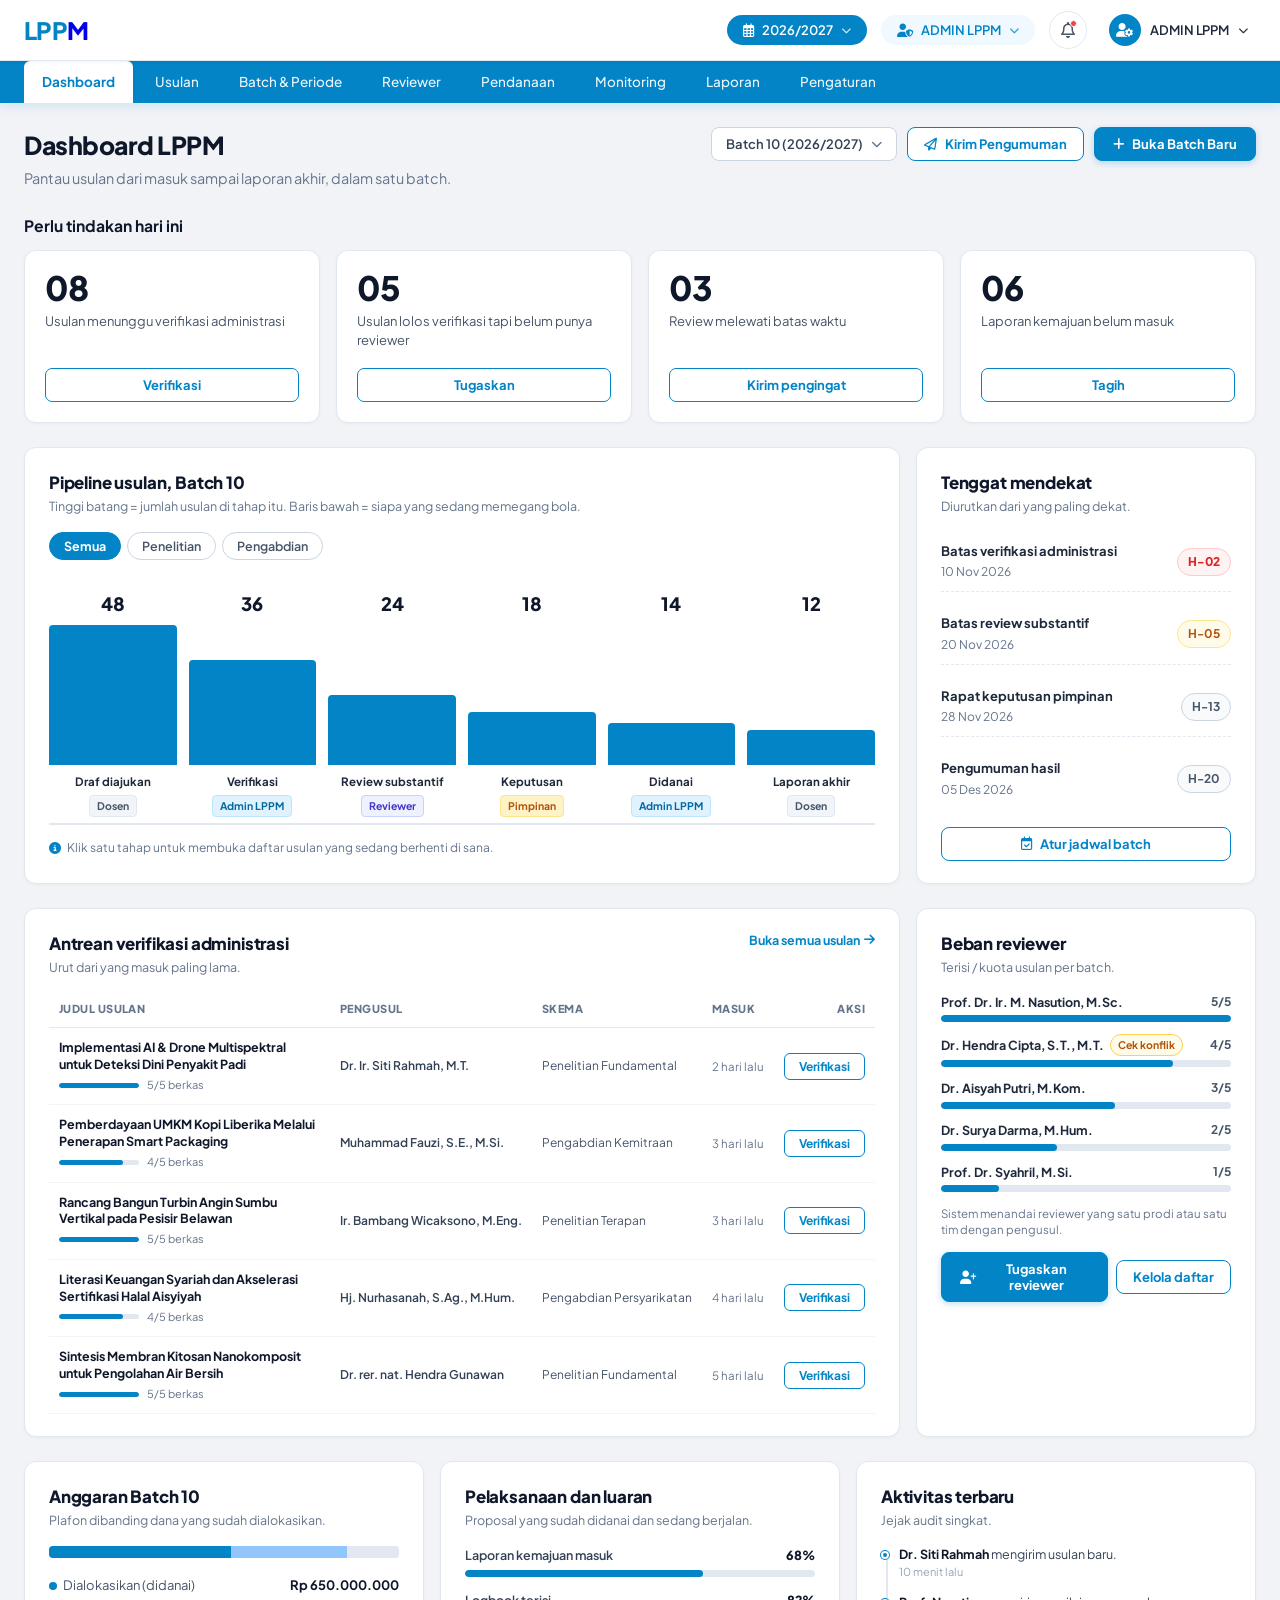
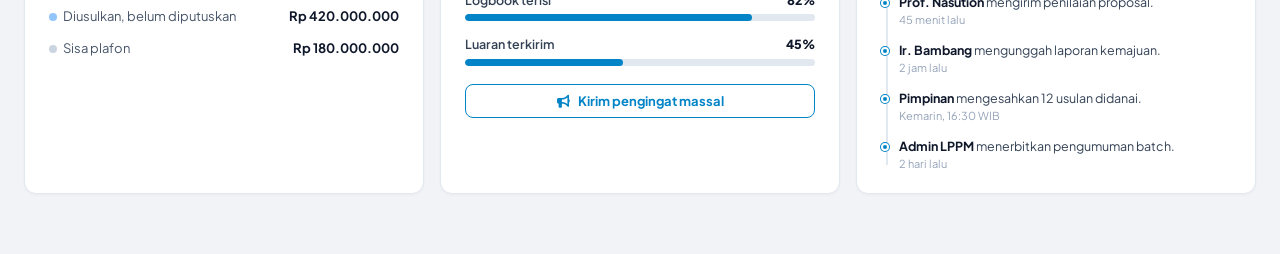
==== admin-lppm.html @ 330679e4 "feat: add research substantiation module and update role-based portals and dashboard pages" ====
<!DOCTYPE html>
<html lang="id">
<head>
  <meta charset="UTF-8">
  <meta name="viewport" content="width=device-width, initial-scale=1.0">
  <title>Dashboard Admin LPPM - LPPM UMSU &amp; RisetMu</title>
  <meta name="description" content="Dashboard Manajemen dan Monitoring Usulan RisetMu LPPM UMSU">

  <!-- Google Fonts: Plus Jakarta Sans & Inter -->
  <link rel="preconnect" href="https://fonts.googleapis.com">
  <link rel="preconnect" href="https://fonts.gstatic.com" crossorigin>
  <link href="https://fonts.googleapis.com/css2?family=Plus+Jakarta+Sans:wght@400;500;600;700;800&family=Inter:wght@400;500;600;700&display=swap" rel="stylesheet">

  <!-- Font Awesome 6 Icons -->
  <link rel="stylesheet" href="https://cdnjs.cloudflare.com/ajax/libs/font-awesome/6.5.1/css/all.min.css">

  <!-- Stylesheets -->
  <link rel="stylesheet" href="css/style.css?v=28">
  <link rel="stylesheet" href="css/admin-lppm.css?v=1">
  <link rel="icon" href="data:image/svg+xml,<svg xmlns=%22http://www.w3.org/2000/svg%22 viewBox=%220 0 100 100%22><text y=%22.9em%22 font-size=%2290%22>🏛️</text></svg>">
</head>
<body>

  <!-- TOP HEADER / NAVBAR (STANDARD LPPM) -->
  <header class="top-header">
    <div class="header-container">
      <!-- Logo LPPM -->
      <a href="admin-lppm.html" class="brand-logo" id="brand-logo" title="LPPM Home">
        <div class="brand-name">
          <span class="logo-riset">L<span class="logo-bulb-i">P</span>P</span><span class="logo-mu">M</span>
        </div>
      </a>

      <!-- Right Action Items -->
      <div class="header-actions">
        <!-- Academic Year Dropdown -->
        <div class="dropdown-wrapper">
          <button class="pill-btn nav-dropdown-btn" id="yearDropdownBtn" aria-expanded="false" title="Pilih Periode">
            <i class="fa-regular fa-calendar-days"></i>
            <span id="selectedYear">2026/2027</span>
            <i class="fa-solid fa-chevron-down arrow-icon"></i>
          </button>
          <div class="dropdown-menu" id="yearDropdownMenu">
            <div class="dropdown-item active" data-year="2026/2027"><i class="fa-solid fa-check"></i> 2026/2027 (Aktif)</div>
            <div class="dropdown-item" data-year="2025/2026">2025/2026</div>
            <div class="dropdown-item" data-year="2024/2025">2024/2025</div>
          </div>
        </div>

        <!-- Role Dropdown with Active ADMIN LPPM Role -->
        <div class="dropdown-wrapper">
          <button class="pill-btn nav-dropdown-btn" id="roleDropdownBtn" aria-expanded="false" title="Ganti Peran" style="border-color: #bae6fd; color: #0284c7; background: #f0f9ff;">
            <i class="fa-solid fa-user-shield"></i>
            <span id="selectedRole">ADMIN LPPM</span>
            <i class="fa-solid fa-chevron-down arrow-icon"></i>
          </button>
          <div class="dropdown-menu" id="roleDropdownMenu">
            <div class="dropdown-item" data-role="DOSEN">DOSEN</div>
            <div class="dropdown-item" data-role="REVIEWER">REVIEWER</div>
            <div class="dropdown-item" data-role="PIMPINAN">PIMPINAN</div>
            <div class="dropdown-item active" data-role="ADMIN LPPM"><i class="fa-solid fa-check"></i> ADMIN LPPM</div>
          </div>
        </div>

        <!-- Notification Bell -->
        <div class="dropdown-wrapper">
          <button class="icon-btn notif-btn" id="notifBtn" title="Notifikasi Admin">
            <i class="fa-regular fa-bell"></i>
            <span class="notif-badge-dot"></span>
          </button>
          <div class="dropdown-menu notif-menu" id="notifMenu">
            <div class="notif-header">
              <span>Pemberitahuan Admin</span>
              <span class="notif-tag">3 Baru</span>
            </div>
            <div class="notif-list">
              <div class="notif-item unread">
                <div class="notif-icon bg-blue"><i class="fa-solid fa-file-circle-check"></i></div>
                <div class="notif-text">
                  <strong>8 Usulan Masuk Menunggu Verifikasi</strong>
                  <p>Usulan baru pada skema Penelitian Fundamental perlu verifikasi berkas.</p>
                  <small>15 menit lalu</small>
                </div>
              </div>
              <div class="notif-item unread">
                <div class="notif-icon" style="background: #fffbeb; color: #b45309;"><i class="fa-solid fa-triangle-exclamation"></i></div>
                <div class="notif-text">
                  <strong>Potensi Konflik Kepentingan Reviewer</strong>
                  <p>Dr. Hendra Cipta memiliki usulan dari prodi yang sama.</p>
                  <small>1 jam lalu</small>
                </div>
              </div>
              <div class="notif-item">
                <div class="notif-icon" style="background: #ecfdf5; color: #059669;"><i class="fa-solid fa-envelope-circle-check"></i></div>
                <div class="notif-text">
                  <strong>Pengumuman Terkirim</strong>
                  <p>Pengumuman batch 10 telah diterima 148 dosen.</p>
                  <small>Kemarin</small>
                </div>
              </div>
            </div>
          </div>
        </div>

        <!-- User Profile Pill -->
        <div class="dropdown-wrapper">
          <button class="user-profile-btn" id="userProfileBtn" aria-expanded="false">
            <div class="user-avatar-circle" style="background: #0284c7; color: #ffffff;">
              <i class="fa-solid fa-user-gear"></i>
            </div>
            <span class="user-name">ADMIN LPPM</span>
            <i class="fa-solid fa-chevron-down arrow-icon"></i>
          </button>
          <div class="dropdown-menu user-menu" id="userMenu">
            <div class="user-menu-header">
              <strong>Yoshida Sary, M.Kom.</strong>
              <small>Administrator LPPM UMSU</small>
            </div>
            <div class="dropdown-divider"></div>
            <a href="index.html" class="dropdown-item"><i class="fa-solid fa-house"></i> Mode Dosen</a>
            <a href="reviewer.html" class="dropdown-item"><i class="fa-solid fa-scale-balanced"></i> Mode Reviewer</a>
            <div class="dropdown-divider"></div>
            <a href="index.html" class="dropdown-item text-danger"><i class="fa-solid fa-arrow-right-from-bracket"></i> Keluar</a>
          </div>
        </div>
      </div>
    </div>
  </header>

  <!-- SUB NAVIGATION MENU ADMIN (EXACT SCREENSHOT TABS) -->
  <nav class="admin-subnav-bar">
    <div class="admin-subnav-container">
      <div class="admin-subnav-tabs">
        <a href="admin-lppm.html" class="admin-subnav-tab active">
          <span>Dashboard</span>
        </a>
        <a href="#antreanVerifikasiSection" class="admin-subnav-tab" onclick="showToast('Membuka modul Kelola Usulan', 'info')">
          <span>Usulan</span>
        </a>
        <a href="javascript:void(0)" class="admin-subnav-tab" onclick="openScheduleModal()">
          <span>Batch &amp; Periode</span>
        </a>
        <a href="#bebanReviewerSection" class="admin-subnav-tab" onclick="showToast('Membuka modul Manajemen Reviewer', 'info')">
          <span>Reviewer</span>
        </a>
        <a href="#anggaranSection" class="admin-subnav-tab" onclick="showToast('Membuka modul Alokasi Pendanaan', 'info')">
          <span>Pendanaan</span>
        </a>
        <a href="#pelaksanaanSection" class="admin-subnav-tab" onclick="showToast('Membuka modul Monitoring & Evaluasi', 'info')">
          <span>Monitoring</span>
        </a>
        <a href="javascript:void(0)" class="admin-subnav-tab" onclick="showToast('Membuka modul Laporan Rekapitulasi Tahunan', 'info')">
          <span>Laporan</span>
        </a>
        <a href="javascript:void(0)" class="admin-subnav-tab" onclick="showToast('Membuka Pengaturan Sistem LPPM', 'info')">
          <span>Pengaturan</span>
        </a>
      </div>
    </div>
  </nav>

  <!-- MAIN DASHBOARD CONTENT -->
  <main class="admin-container">

    <!-- PAGE HEADER TITLE & BATCH ACTIONS -->
    <div class="admin-header-row">
      <div class="admin-header-left">
        <h1>Dashboard LPPM</h1>
        <p>Pantau usulan dari masuk sampai laporan akhir, dalam satu batch.</p>
      </div>

      <div class="admin-header-actions">
        <!-- Batch Selector Dropdown -->
        <div class="dropdown-wrapper">
          <button type="button" class="btn-batch-select" id="batchSelectBtn" aria-expanded="false">
            <span id="selectedBatchLabel">Batch 10 (2026/2027)</span>
            <i class="fa-solid fa-chevron-down" style="font-size: 11px; color: #64748b;"></i>
          </button>
          <div class="dropdown-menu" id="batchSelectMenu">
            <div class="dropdown-item active" data-batch="Batch 10 (2026/2027)"><i class="fa-solid fa-check"></i> Batch 10 (2026/2027) - Aktif</div>
            <div class="dropdown-item" data-batch="Batch 9 (2025/2026)">Batch 9 (2025/2026)</div>
            <div class="dropdown-item" data-batch="Batch 8 (2024/2025)">Batch 8 (2024/2025)</div>
          </div>
        </div>

        <button type="button" class="btn-admin-outline" onclick="openAnnouncementModal()">
          <i class="fa-regular fa-paper-plane"></i>
          <span>Kirim Pengumuman</span>
        </button>

        <button type="button" class="btn-admin-primary" onclick="openNewBatchModal()">
          <i class="fa-solid fa-plus"></i>
          <span>Buka Batch Baru</span>
        </button>
      </div>
    </div>

    <!-- SECTION 1: PERLU TINDAKAN HARI INI (4 CARDS) -->
    <section class="action-needed-section">
      <h2 class="section-label-heading">Perlu tindakan hari ini</h2>

      <div class="action-cards-grid">
        <!-- Card 1 -->
        <div class="action-metric-card">
          <div>
            <div class="action-metric-num">08</div>
            <div class="action-metric-desc">Usulan menunggu verifikasi administrasi</div>
          </div>
          <button type="button" class="action-metric-btn" onclick="openVerifModal(1)">Verifikasi</button>
        </div>

        <!-- Card 2 -->
        <div class="action-metric-card">
          <div>
            <div class="action-metric-num">05</div>
            <div class="action-metric-desc">Usulan lolos verifikasi tapi belum punya reviewer</div>
          </div>
          <button type="button" class="action-metric-btn" onclick="openAssignReviewerModal()">Tugaskan</button>
        </div>

        <!-- Card 3 -->
        <div class="action-metric-card">
          <div>
            <div class="action-metric-num">03</div>
            <div class="action-metric-desc">Review melewati batas waktu</div>
          </div>
          <button type="button" class="action-metric-btn" onclick="showToast('Pengingat otomatis telah dikirimkan ke 3 reviewer yang melewati tenggat!', 'success')">Kirim pengingat</button>
        </div>

        <!-- Card 4 -->
        <div class="action-metric-card">
          <div>
            <div class="action-metric-num">06</div>
            <div class="action-metric-desc">Laporan kemajuan belum masuk</div>
          </div>
          <button type="button" class="action-metric-btn" onclick="showToast('Surat teguran penyerahan laporan kemajuan telah dikirimkan ke 6 peneliti.', 'info')">Tagih</button>
        </div>
      </div>
    </section>

    <!-- SECTION 2: MIDDLE ROW 1 (PIPELINE USULAN VS TENGGAT MENDEKAT) -->
    <div class="admin-two-col-grid">
      
      <!-- Card Left: Pipeline Usulan -->
      <div class="admin-card-panel">
        <div class="panel-header-row">
          <div>
            <h3 class="panel-title">Pipeline usulan, Batch 10</h3>
            <p class="panel-subtitle">Tinggi batang = jumlah usulan di tahap itu. Baris bawah = siapa yang sedang memegang bola.</p>
          </div>
        </div>

        <!-- Filter Pills: Semua, Penelitian, Pengabdian -->
        <div class="pipeline-filter-pills">
          <button type="button" class="pipeline-pill-btn active" data-filter="semua">Semua</button>
          <button type="button" class="pipeline-pill-btn" data-filter="penelitian">Penelitian</button>
          <button type="button" class="pipeline-pill-btn" data-filter="pengabdian">Pengabdian</button>
        </div>

        <!-- Funnel Columns -->
        <div class="pipeline-funnel-container" id="pipelineFunnelContainer">
          <!-- Col 1 -->
          <div class="pipeline-col" title="Klik untuk melihat 48 usulan pada tahap Draf diajukan" onclick="showStageDetail('Draf diajukan', 48, 'Dosen')">
            <div class="pipeline-num-label">48</div>
            <div class="pipeline-bar-wrapper">
              <div class="pipeline-bar" style="height: 100%;"></div>
            </div>
            <div class="pipeline-stage-info">
              <span class="pipeline-stage-title">Draf diajukan</span>
              <span class="pipeline-role-pill dosen">Dosen</span>
            </div>
          </div>

          <!-- Col 2 -->
          <div class="pipeline-col" title="Klik untuk melihat 36 usulan pada tahap Verifikasi" onclick="showStageDetail('Verifikasi', 36, 'Admin LPPM')">
            <div class="pipeline-num-label">36</div>
            <div class="pipeline-bar-wrapper">
              <div class="pipeline-bar" style="height: 75%;"></div>
            </div>
            <div class="pipeline-stage-info">
              <span class="pipeline-stage-title">Verifikasi</span>
              <span class="pipeline-role-pill admin">Admin LPPM</span>
            </div>
          </div>

          <!-- Col 3 -->
          <div class="pipeline-col" title="Klik untuk melihat 24 usulan pada tahap Review substantif" onclick="showStageDetail('Review substantif', 24, 'Reviewer')">
            <div class="pipeline-num-label">24</div>
            <div class="pipeline-bar-wrapper">
              <div class="pipeline-bar" style="height: 50%;"></div>
            </div>
            <div class="pipeline-stage-info">
              <span class="pipeline-stage-title">Review substantif</span>
              <span class="pipeline-role-pill reviewer">Reviewer</span>
            </div>
          </div>

          <!-- Col 4 -->
          <div class="pipeline-col" title="Klik untuk melihat 18 usulan pada tahap Keputusan" onclick="showStageDetail('Keputusan', 18, 'Pimpinan')">
            <div class="pipeline-num-label">18</div>
            <div class="pipeline-bar-wrapper">
              <div class="pipeline-bar" style="height: 38%;"></div>
            </div>
            <div class="pipeline-stage-info">
              <span class="pipeline-stage-title">Keputusan</span>
              <span class="pipeline-role-pill pimpinan">Pimpinan</span>
            </div>
          </div>

          <!-- Col 5 -->
          <div class="pipeline-col" title="Klik untuk melihat 14 usulan pada tahap Didanai" onclick="showStageDetail('Didanai', 14, 'Admin LPPM')">
            <div class="pipeline-num-label">14</div>
            <div class="pipeline-bar-wrapper">
              <div class="pipeline-bar" style="height: 30%;"></div>
            </div>
            <div class="pipeline-stage-info">
              <span class="pipeline-stage-title">Didanai</span>
              <span class="pipeline-role-pill admin">Admin LPPM</span>
            </div>
          </div>

          <!-- Col 6 -->
          <div class="pipeline-col" title="Klik untuk melihat 12 usulan pada tahap Laporan akhir" onclick="showStageDetail('Laporan akhir', 12, 'Dosen')">
            <div class="pipeline-num-label">12</div>
            <div class="pipeline-bar-wrapper">
              <div class="pipeline-bar" style="height: 25%;"></div>
            </div>
            <div class="pipeline-stage-info">
              <span class="pipeline-stage-title">Laporan akhir</span>
              <span class="pipeline-role-pill dosen">Dosen</span>
            </div>
          </div>
        </div>

        <div class="pipeline-footnote">
          <i class="fa-solid fa-circle-info" style="color: #0284c7;"></i>
          <span>Klik satu tahap untuk membuka daftar usulan yang sedang berhenti di sana.</span>
        </div>
      </div>

      <!-- Card Right: Tenggat Mendekat -->
      <div class="admin-card-panel">
        <div class="panel-header-row">
          <div>
            <h3 class="panel-title">Tenggat mendekat</h3>
            <p class="panel-subtitle">Diurutkan dari yang paling dekat.</p>
          </div>
        </div>

        <div class="tenggat-list">
          <!-- Item 1 -->
          <div class="tenggat-item">
            <div class="tenggat-left">
              <span class="tenggat-name">Batas verifikasi administrasi</span>
              <span class="tenggat-date">10 Nov 2026</span>
            </div>
            <span class="tenggat-badge urgent">H-02</span>
          </div>

          <!-- Item 2 -->
          <div class="tenggat-item">
            <div class="tenggat-left">
              <span class="tenggat-name">Batas review substantif</span>
              <span class="tenggat-date">20 Nov 2026</span>
            </div>
            <span class="tenggat-badge warning">H-05</span>
          </div>

          <!-- Item 3 -->
          <div class="tenggat-item">
            <div class="tenggat-left">
              <span class="tenggat-name">Rapat keputusan pimpinan</span>
              <span class="tenggat-date">28 Nov 2026</span>
            </div>
            <span class="tenggat-badge">H-13</span>
          </div>

          <!-- Item 4 -->
          <div class="tenggat-item">
            <div class="tenggat-left">
              <span class="tenggat-name">Pengumuman hasil</span>
              <span class="tenggat-date">05 Des 2026</span>
            </div>
            <span class="tenggat-badge">H-20</span>
          </div>
        </div>

        <button type="button" class="btn-admin-outline w-full" onclick="openScheduleModal()">
          <i class="fa-regular fa-calendar-check"></i>
          <span>Atur jadwal batch</span>
        </button>
      </div>

    </div>

    <!-- SECTION 3: MIDDLE ROW 2 (ANTREAN VERIFIKASI VS BEBAN REVIEWER) -->
    <div class="admin-two-col-grid" id="antreanVerifikasiSection">
      
      <!-- Card Left: Antrean Verifikasi Administrasi -->
      <div class="admin-card-panel">
        <div class="panel-header-row">
          <div>
            <h3 class="panel-title">Antrean verifikasi administrasi</h3>
            <p class="panel-subtitle">Urut dari yang masuk paling lama.</p>
          </div>
          <a href="javascript:void(0)" class="panel-link-action" onclick="showToast('Menampilkan seluruh 36 antrean verifikasi usulan...', 'info')">
            <span>Buka semua usulan</span>
            <i class="fa-solid fa-arrow-right"></i>
          </a>
        </div>

        <div class="admin-table-container">
          <table class="admin-clean-table">
            <thead>
              <tr>
                <th>Judul Usulan</th>
                <th>Pengusul</th>
                <th>Skema</th>
                <th>Masuk</th>
                <th style="text-align: right;">Aksi</th>
              </tr>
            </thead>
            <tbody>
              <!-- Row 1 -->
              <tr>
                <td class="td-proposal-info">
                  <div class="prop-table-title">Implementasi AI &amp; Drone Multispektral untuk Deteksi Dini Penyakit Padi</div>
                  <div class="prop-berkas-wrap">
                    <div class="prop-berkas-bar"><div class="prop-berkas-fill" style="width: 100%;"></div></div>
                    <span class="prop-berkas-text">5/5 berkas</span>
                  </div>
                </td>
                <td class="td-proposer">Dr. Ir. Siti Rahmah, M.T.</td>
                <td class="td-scheme">Penelitian Fundamental</td>
                <td class="td-date">2 hari lalu</td>
                <td style="text-align: right;">
                  <button type="button" class="btn-table-action" onclick="openVerifModal(1)">Verifikasi</button>
                </td>
              </tr>

              <!-- Row 2 -->
              <tr>
                <td class="td-proposal-info">
                  <div class="prop-table-title">Pemberdayaan UMKM Kopi Liberika Melalui Penerapan Smart Packaging</div>
                  <div class="prop-berkas-wrap">
                    <div class="prop-berkas-bar"><div class="prop-berkas-fill" style="width: 80%;"></div></div>
                    <span class="prop-berkas-text">4/5 berkas</span>
                  </div>
                </td>
                <td class="td-proposer">Muhammad Fauzi, S.E., M.Si.</td>
                <td class="td-scheme">Pengabdian Kemitraan</td>
                <td class="td-date">3 hari lalu</td>
                <td style="text-align: right;">
                  <button type="button" class="btn-table-action" onclick="openVerifModal(2)">Verifikasi</button>
                </td>
              </tr>

              <!-- Row 3 -->
              <tr>
                <td class="td-proposal-info">
                  <div class="prop-table-title">Rancang Bangun Turbin Angin Sumbu Vertikal pada Pesisir Belawan</div>
                  <div class="prop-berkas-wrap">
                    <div class="prop-berkas-bar"><div class="prop-berkas-fill" style="width: 100%;"></div></div>
                    <span class="prop-berkas-text">5/5 berkas</span>
                  </div>
                </td>
                <td class="td-proposer">Ir. Bambang Wicaksono, M.Eng.</td>
                <td class="td-scheme">Penelitian Terapan</td>
                <td class="td-date">3 hari lalu</td>
                <td style="text-align: right;">
                  <button type="button" class="btn-table-action" onclick="openVerifModal(3)">Verifikasi</button>
                </td>
              </tr>

              <!-- Row 4 -->
              <tr>
                <td class="td-proposal-info">
                  <div class="prop-table-title">Literasi Keuangan Syariah dan Akselerasi Sertifikasi Halal Aisyiyah</div>
                  <div class="prop-berkas-wrap">
                    <div class="prop-berkas-bar"><div class="prop-berkas-fill" style="width: 80%;"></div></div>
                    <span class="prop-berkas-text">4/5 berkas</span>
                  </div>
                </td>
                <td class="td-proposer">Hj. Nurhasanah, S.Ag., M.Hum.</td>
                <td class="td-scheme">Pengabdian Persyarikatan</td>
                <td class="td-date">4 hari lalu</td>
                <td style="text-align: right;">
                  <button type="button" class="btn-table-action" onclick="openVerifModal(4)">Verifikasi</button>
                </td>
              </tr>

              <!-- Row 5 -->
              <tr>
                <td class="td-proposal-info">
                  <div class="prop-table-title">Sintesis Membran Kitosan Nanokomposit untuk Pengolahan Air Bersih</div>
                  <div class="prop-berkas-wrap">
                    <div class="prop-berkas-bar"><div class="prop-berkas-fill" style="width: 100%;"></div></div>
                    <span class="prop-berkas-text">5/5 berkas</span>
                  </div>
                </td>
                <td class="td-proposer">Dr. rer. nat. Hendra Gunawan</td>
                <td class="td-scheme">Penelitian Fundamental</td>
                <td class="td-date">5 hari lalu</td>
                <td style="text-align: right;">
                  <button type="button" class="btn-table-action" onclick="openVerifModal(5)">Verifikasi</button>
                </td>
              </tr>
            </tbody>
          </table>
        </div>
      </div>

      <!-- Card Right: Beban Reviewer -->
      <div class="admin-card-panel" id="bebanReviewerSection">
        <div class="panel-header-row">
          <div>
            <h3 class="panel-title">Beban reviewer</h3>
            <p class="panel-subtitle">Terisi / kuota usulan per batch.</p>
          </div>
        </div>

        <div class="reviewer-load-list">
          <!-- Item 1 -->
          <div class="reviewer-load-item">
            <div class="rev-load-top">
              <span class="rev-load-name">Prof. Dr. Ir. M. Nasution, M.Sc.</span>
              <span class="rev-load-ratio">5/5</span>
            </div>
            <div class="rev-load-bar"><div class="rev-load-fill full" style="width: 100%;"></div></div>
          </div>

          <!-- Item 2 with Conflict Check -->
          <div class="reviewer-load-item">
            <div class="rev-load-top">
              <div class="rev-load-name-wrap">
                <span class="rev-load-name">Dr. Hendra Cipta, S.T., M.T.</span>
                <span class="rev-conflict-pill" title="Reviewer dan pengusul berada dalam program studi yang sama">Cek konflik</span>
              </div>
              <span class="rev-load-ratio">4/5</span>
            </div>
            <div class="rev-load-bar"><div class="rev-load-fill" style="width: 80%;"></div></div>
          </div>

          <!-- Item 3 -->
          <div class="reviewer-load-item">
            <div class="rev-load-top">
              <span class="rev-load-name">Dr. Aisyah Putri, M.Kom.</span>
              <span class="rev-load-ratio">3/5</span>
            </div>
            <div class="rev-load-bar"><div class="rev-load-fill" style="width: 60%;"></div></div>
          </div>

          <!-- Item 4 -->
          <div class="reviewer-load-item">
            <div class="rev-load-top">
              <span class="rev-load-name">Dr. Surya Darma, M.Hum.</span>
              <span class="rev-load-ratio">2/5</span>
            </div>
            <div class="rev-load-bar"><div class="rev-load-fill" style="width: 40%;"></div></div>
          </div>

          <!-- Item 5 -->
          <div class="reviewer-load-item">
            <div class="rev-load-top">
              <span class="rev-load-name">Prof. Dr. Syahril, M.Si.</span>
              <span class="rev-load-ratio">1/5</span>
            </div>
            <div class="rev-load-bar"><div class="rev-load-fill" style="width: 20%;"></div></div>
          </div>
        </div>

        <p class="rev-footnote">Sistem menandai reviewer yang satu prodi atau satu tim dengan pengusul.</p>

        <div class="rev-actions-row">
          <button type="button" class="btn-admin-primary" style="flex: 1;" onclick="openAssignReviewerModal()">
            <i class="fa-solid fa-user-plus"></i>
            <span>Tugaskan reviewer</span>
          </button>
          <button type="button" class="btn-admin-outline" onclick="showToast('Membuka master data seluruh reviewer terdaftar...', 'info')">
            <span>Kelola daftar</span>
          </button>
        </div>
      </div>

    </div>

    <!-- SECTION 4: THREE-COLUMN BOTTOM SECTION -->
    <div class="admin-three-col-grid">
      
      <!-- Card 1: Anggaran Batch 10 -->
      <div class="admin-card-panel" id="anggaranSection">
        <div class="panel-header-row">
          <div>
            <h3 class="panel-title">Anggaran Batch 10</h3>
            <p class="panel-subtitle">Plafon dibanding dana yang sudah dialokasikan.</p>
          </div>
        </div>

        <div class="budget-segmented-bar" title="Alokasi Anggaran Batch 10: 52% Didanai, 33% Diusulkan, 15% Sisa">
          <div class="seg-allocated" style="width: 52%;"></div>
          <div class="seg-proposed" style="width: 33%;"></div>
          <div class="seg-remaining" style="width: 15%;"></div>
        </div>

        <div class="budget-stats-list">
          <div class="budget-stat-item">
            <span class="budget-label allocated">Dialokasikan (didanai)</span>
            <span class="budget-val">Rp 650.000.000</span>
          </div>
          <div class="budget-stat-item">
            <span class="budget-label proposed">Diusulkan, belum diputuskan</span>
            <span class="budget-val">Rp 420.000.000</span>
          </div>
          <div class="budget-stat-item">
            <span class="budget-label remaining">Sisa plafon</span>
            <span class="budget-val">Rp 180.000.000</span>
          </div>
        </div>
      </div>

      <!-- Card 2: Pelaksanaan dan Luaran -->
      <div class="admin-card-panel" id="pelaksanaanSection">
        <div class="panel-header-row">
          <div>
            <h3 class="panel-title">Pelaksanaan dan luaran</h3>
            <p class="panel-subtitle">Proposal yang sudah didanai dan sedang berjalan.</p>
          </div>
        </div>

        <div class="output-progress-list">
          <!-- Item 1 -->
          <div class="output-progress-item">
            <div class="output-meta-row">
              <span class="output-title">Laporan kemajuan masuk</span>
              <span class="output-percent">68%</span>
            </div>
            <div class="output-bar-track"><div class="output-bar-fill" style="width: 68%;"></div></div>
          </div>

          <!-- Item 2 -->
          <div class="output-progress-item">
            <div class="output-meta-row">
              <span class="output-title">Logbook terisi</span>
              <span class="output-percent">82%</span>
            </div>
            <div class="output-bar-track"><div class="output-bar-fill" style="width: 82%;"></div></div>
          </div>

          <!-- Item 3 -->
          <div class="output-progress-item">
            <div class="output-meta-row">
              <span class="output-title">Luaran terkirim</span>
              <span class="output-percent">45%</span>
            </div>
            <div class="output-bar-track"><div class="output-bar-fill" style="width: 45%;"></div></div>
          </div>
        </div>

        <button type="button" class="btn-admin-outline w-full" onclick="showToast('Mengirimkan blast notifikasi WhatsApp & Email pengingat massal ke seluruh peneliti aktif...', 'success')">
          <i class="fa-solid fa-bullhorn"></i>
          <span>Kirim pengingat massal</span>
        </button>
      </div>

      <!-- Card 3: Aktivitas Terbaru (Audit Trail) -->
      <div class="admin-card-panel">
        <div class="panel-header-row">
          <div>
            <h3 class="panel-title">Aktivitas terbaru</h3>
            <p class="panel-subtitle">Jejak audit singkat.</p>
          </div>
        </div>

        <ul class="timeline-audit-list">
          <li class="timeline-audit-item">
            <strong>Dr. Siti Rahmah</strong> mengirim usulan baru.
            <small>10 menit lalu</small>
          </li>
          <li class="timeline-audit-item">
            <strong>Prof. Nasution</strong> mengirim penilaian proposal.
            <small>45 menit lalu</small>
          </li>
          <li class="timeline-audit-item">
            <strong>Ir. Bambang</strong> mengunggah laporan kemajuan.
            <small>2 jam lalu</small>
          </li>
          <li class="timeline-audit-item">
            <strong>Pimpinan</strong> mengesahkan 12 usulan didanai.
            <small>Kemarin, 16:30 WIB</small>
          </li>
          <li class="timeline-audit-item">
            <strong>Admin LPPM</strong> menerbitkan pengumuman batch.
            <small>2 hari lalu</small>
          </li>
        </ul>
      </div>

    </div>

  </main>

  <!-- MODAL 1: VERIFIKASI ADMINISTRASI USULAN -->
  <div id="verifModal" style="display: none; position: fixed; inset: 0; background: rgba(15, 23, 42, 0.6); z-index: 9999; align-items: center; justify-content: center; backdrop-filter: blur(4px);">
    <div style="background: #ffffff; border-radius: 12px; width: 100%; max-width: 620px; box-shadow: 0 20px 25px -5px rgba(0, 0, 0, 0.2); overflow: hidden; margin: 20px;">
      <div style="padding: 16px 20px; border-bottom: 1.5px solid #e2e8f0; display: flex; align-items: center; justify-content: space-between; background: #f8fafc;">
        <h3 style="margin: 0; font-size: 1.1rem; font-weight: 800; color: #0f172a; display: flex; align-items: center; gap: 8px;">
          <i class="fa-solid fa-list-check" style="color: #0284c7;"></i>
          Verifikasi Administrasi Berkas
        </h3>
        <button type="button" onclick="closeVerifModal()" style="background: transparent; border: none; font-size: 18px; color: #64748b; cursor: pointer;">&times;</button>
      </div>

      <div style="padding: 20px; max-height: 70vh; overflow-y: auto;">
        <div style="margin-bottom: 14px; background: #f1f5f9; padding: 12px 14px; border-radius: 8px;">
          <div style="font-size: 13px; font-weight: 800; color: #0f172a; margin-bottom: 4px;" id="modalPropTitle">Judul Proposal</div>
          <div style="font-size: 12px; color: #475569;" id="modalPropProposer">Pengusul</div>
          <div style="display: flex; gap: 12px; margin-top: 6px; font-size: 11.5px; color: #64748b;">
            <span>Skema: <strong style="color: #0284c7;" id="modalPropScheme">-</strong></span>
            <span>Usulan Dana: <strong style="color: #0f172a;" id="modalPropDana">-</strong></span>
            <span>Masuk: <span id="modalPropMasuk">-</span></span>
          </div>
        </div>

        <div style="font-size: 12px; font-weight: 700; color: #334155; margin-bottom: 8px;">Checklist Kelengkapan Dokumen Wajib:</div>
        <div id="modalPropFilesList" style="margin-bottom: 16px;"></div>

        <div style="margin-bottom: 8px;">
          <label style="font-size: 12px; font-weight: 700; color: #334155; display: block; margin-bottom: 4px;">Catatan Verifikator LPPM (Opsional jika lolos, wajib jika revisi/tolak):</label>
          <textarea id="verifNotesInput" rows="3" placeholder="Tuliskan catatan verifikasi administrasi..." style="width: 100%; padding: 8px 12px; border: 1.5px solid #cbd5e1; border-radius: 6px; font-family: inherit; font-size: 12.5px; box-sizing: border-box;"></textarea>
        </div>
      </div>

      <div style="padding: 14px 20px; border-top: 1.5px solid #e2e8f0; display: flex; align-items: center; justify-content: space-between; background: #f8fafc;">
        <button type="button" class="btn-batch-select" onclick="closeVerifModal()">Batal</button>
        <div style="display: flex; gap: 8px;">
          <button type="button" class="btn-admin-outline" style="border-color: #f59e0b; color: #d97706;" onclick="submitVerification('revise')">
            <i class="fa-solid fa-rotate-left"></i> Minta Perbaikan
          </button>
          <button type="button" class="btn-admin-primary" style="background: #10b981; border-color: #10b981;" onclick="submitVerification('pass')">
            <i class="fa-solid fa-check"></i> Lolos Administrasi
          </button>
        </div>
      </div>
    </div>
  </div>

  <!-- MODAL 2: TUGASKAN REVIEWER -->
  <div id="assignModal" style="display: none; position: fixed; inset: 0; background: rgba(15, 23, 42, 0.6); z-index: 9999; align-items: center; justify-content: center; backdrop-filter: blur(4px);">
    <div style="background: #ffffff; border-radius: 12px; width: 100%; max-width: 560px; box-shadow: 0 20px 25px -5px rgba(0, 0, 0, 0.2); overflow: hidden; margin: 20px;">
      <div style="padding: 16px 20px; border-bottom: 1.5px solid #e2e8f0; display: flex; align-items: center; justify-content: space-between; background: #f8fafc;">
        <h3 style="margin: 0; font-size: 1.1rem; font-weight: 800; color: #0f172a; display: flex; align-items: center; gap: 8px;">
          <i class="fa-solid fa-user-check" style="color: #0284c7;"></i>
          Penugasan Reviewer Proposal
        </h3>
        <button type="button" onclick="closeAssignReviewerModal()" style="background: transparent; border: none; font-size: 18px; color: #64748b; cursor: pointer;">&times;</button>
      </div>

      <div style="padding: 20px;">
        <div style="margin-bottom: 14px;">
          <label style="font-size: 12.5px; font-weight: 700; color: #334155; display: block; margin-bottom: 4px;">Pilih Usulan Lolos Administrasi:</label>
          <select style="width: 100%; padding: 8px 12px; border: 1.5px solid #cbd5e1; border-radius: 6px; font-family: inherit; font-size: 13px;">
            <option>Implementasi AI & Drone Multispektral (Dr. Siti Rahmah - Pertanian)</option>
            <option>Turbin Angin Sumbu Vertikal (Ir. Bambang Wicaksono - Teknik)</option>
            <option>Sintesis Membran Kitosan (Dr. Hendra Gunawan - MIPA)</option>
          </select>
        </div>

        <div style="margin-bottom: 14px;">
          <label style="font-size: 12.5px; font-weight: 700; color: #334155; display: block; margin-bottom: 4px;">Pilih Reviewer 1 (Bidang Keahlian Sesuai):</label>
          <select style="width: 100%; padding: 8px 12px; border: 1.5px solid #cbd5e1; border-radius: 6px; font-family: inherit; font-size: 13px;">
            <option>Dr. Aisyah Putri, M.Kom. (Beban: 3/5 usulan)</option>
            <option>Dr. Surya Darma, M.Hum. (Beban: 2/5 usulan)</option>
            <option disabled>Dr. Hendra Cipta, S.T. (⚠️ Konflik Prodi Pertanian)</option>
          </select>
        </div>

        <div style="margin-bottom: 14px;">
          <label style="font-size: 12.5px; font-weight: 700; color: #334155; display: block; margin-bottom: 4px;">Pilih Reviewer 2 (Opsional / Double Blind):</label>
          <select style="width: 100%; padding: 8px 12px; border: 1.5px solid #cbd5e1; border-radius: 6px; font-family: inherit; font-size: 13px;">
            <option>Prof. Dr. Syahril, M.Si. (Beban: 1/5 usulan)</option>
            <option>Dr. Surya Darma, M.Hum. (Beban: 2/5 usulan)</option>
          </select>
        </div>

        <div style="background: #f0f9ff; border: 1px solid #bae6fd; padding: 10px 12px; border-radius: 6px; font-size: 12px; color: #0369a1;">
          <i class="fa-solid fa-shield-halved"></i> <strong>Sistem Anti-Konflik Aktif:</strong> Reviewer dengan prodi atau fakultas yang sama otomatis dicegah untuk menjamin objektivitas blind review.
        </div>
      </div>

      <div style="padding: 14px 20px; border-top: 1.5px solid #e2e8f0; display: flex; align-items: center; justify-content: flex-end; gap: 8px; background: #f8fafc;">
        <button type="button" class="btn-batch-select" onclick="closeAssignReviewerModal()">Batal</button>
        <button type="button" class="btn-admin-primary" onclick="submitAssignReviewer()">
          <i class="fa-solid fa-paper-plane"></i> Tetapkan &amp; Kirim Tugas
        </button>
      </div>
    </div>
  </div>

  <!-- MODAL 3: ATUR JADWAL BATCH -->
  <div id="scheduleModal" style="display: none; position: fixed; inset: 0; background: rgba(15, 23, 42, 0.6); z-index: 9999; align-items: center; justify-content: center; backdrop-filter: blur(4px);">
    <div style="background: #ffffff; border-radius: 12px; width: 100%; max-width: 520px; box-shadow: 0 20px 25px -5px rgba(0, 0, 0, 0.2); overflow: hidden; margin: 20px;">
      <div style="padding: 16px 20px; border-bottom: 1.5px solid #e2e8f0; display: flex; align-items: center; justify-content: space-between; background: #f8fafc;">
        <h3 style="margin: 0; font-size: 1.1rem; font-weight: 800; color: #0f172a;">
          <i class="fa-solid fa-calendar-days" style="color: #0284c7;"></i>
          Atur Jadwal Tenggat Batch 10
        </h3>
        <button type="button" onclick="closeScheduleModal()" style="background: transparent; border: none; font-size: 18px; color: #64748b; cursor: pointer;">&times;</button>
      </div>

      <div style="padding: 20px; display: flex; flex-direction: column; gap: 12px;">
        <div>
          <label style="font-size: 12px; font-weight: 700; color: #334155; display: block; margin-bottom: 3px;">Batas Verifikasi Administrasi:</label>
          <input type="date" value="2026-11-10" style="width: 100%; padding: 8px 12px; border: 1.5px solid #cbd5e1; border-radius: 6px; font-family: inherit;">
        </div>
        <div>
          <label style="font-size: 12px; font-weight: 700; color: #334155; display: block; margin-bottom: 3px;">Batas Review Substantif:</label>
          <input type="date" value="2026-11-20" style="width: 100%; padding: 8px 12px; border: 1.5px solid #cbd5e1; border-radius: 6px; font-family: inherit;">
        </div>
        <div>
          <label style="font-size: 12px; font-weight: 700; color: #334155; display: block; margin-bottom: 3px;">Rapat Keputusan Pimpinan:</label>
          <input type="date" value="2026-11-28" style="width: 100%; padding: 8px 12px; border: 1.5px solid #cbd5e1; border-radius: 6px; font-family: inherit;">
        </div>
        <div>
          <label style="font-size: 12px; font-weight: 700; color: #334155; display: block; margin-bottom: 3px;">Pengumuman Hasil Akhir:</label>
          <input type="date" value="2026-12-05" style="width: 100%; padding: 8px 12px; border: 1.5px solid #cbd5e1; border-radius: 6px; font-family: inherit;">
        </div>
      </div>

      <div style="padding: 14px 20px; border-top: 1.5px solid #e2e8f0; display: flex; align-items: center; justify-content: flex-end; gap: 8px; background: #f8fafc;">
        <button type="button" class="btn-batch-select" onclick="closeScheduleModal()">Batal</button>
        <button type="button" class="btn-admin-primary" onclick="saveScheduleBatch()">Simpan Jadwal</button>
      </div>
    </div>
  </div>

  <!-- MODAL 4: KIRIM PENGUMUMAN -->
  <div id="announcementModal" style="display: none; position: fixed; inset: 0; background: rgba(15, 23, 42, 0.6); z-index: 9999; align-items: center; justify-content: center; backdrop-filter: blur(4px);">
    <div style="background: #ffffff; border-radius: 12px; width: 100%; max-width: 540px; box-shadow: 0 20px 25px -5px rgba(0, 0, 0, 0.2); overflow: hidden; margin: 20px;">
      <div style="padding: 16px 20px; border-bottom: 1.5px solid #e2e8f0; display: flex; align-items: center; justify-content: space-between; background: #f8fafc;">
        <h3 style="margin: 0; font-size: 1.1rem; font-weight: 800; color: #0f172a;">
          <i class="fa-solid fa-bullhorn" style="color: #0284c7;"></i>
          Siarkan Pengumuman Batch LPPM
        </h3>
        <button type="button" onclick="closeAnnouncementModal()" style="background: transparent; border: none; font-size: 18px; color: #64748b; cursor: pointer;">&times;</button>
      </div>

      <div style="padding: 20px; display: flex; flex-direction: column; gap: 12px;">
        <div>
          <label style="font-size: 12px; font-weight: 700; color: #334155; display: block; margin-bottom: 3px;">Target Penerima:</label>
          <select style="width: 100%; padding: 8px 12px; border: 1.5px solid #cbd5e1; border-radius: 6px; font-family: inherit;">
            <option>Seluruh Dosen &amp; Reviewer (Batch 10)</option>
            <option>Khusus Pengusul Usulan Menunggu Verifikasi</option>
            <option>Khusus Reviewer Bertugas</option>
          </select>
        </div>
        <div>
          <label style="font-size: 12px; font-weight: 700; color: #334155; display: block; margin-bottom: 3px;">Judul Pengumuman:</label>
          <input type="text" id="announcementTitle" placeholder="Contoh: Pengingat Batas Akhir Submit Perbaikan Berkas" style="width: 100%; padding: 8px 12px; border: 1.5px solid #cbd5e1; border-radius: 6px; font-family: inherit; box-sizing: border-box;">
        </div>
        <div>
          <label style="font-size: 12px; font-weight: 700; color: #334155; display: block; margin-bottom: 3px;">Isi Pemberitahuan:</label>
          <textarea rows="4" placeholder="Tuliskan pesan pemberitahuan resmi LPPM..." style="width: 100%; padding: 8px 12px; border: 1.5px solid #cbd5e1; border-radius: 6px; font-family: inherit; font-size: 12.5px; box-sizing: border-box;"></textarea>
        </div>
      </div>

      <div style="padding: 14px 20px; border-top: 1.5px solid #e2e8f0; display: flex; align-items: center; justify-content: flex-end; gap: 8px; background: #f8fafc;">
        <button type="button" class="btn-batch-select" onclick="closeAnnouncementModal()">Batal</button>
        <button type="button" class="btn-admin-primary" onclick="sendAnnouncement()">Kirim Sekarang</button>
      </div>
    </div>
  </div>

  <!-- MODAL 5: BUKA BATCH BARU -->
  <div id="newBatchModal" style="display: none; position: fixed; inset: 0; background: rgba(15, 23, 42, 0.6); z-index: 9999; align-items: center; justify-content: center; backdrop-filter: blur(4px);">
    <div style="background: #ffffff; border-radius: 12px; width: 100%; max-width: 520px; box-shadow: 0 20px 25px -5px rgba(0, 0, 0, 0.2); overflow: hidden; margin: 20px;">
      <div style="padding: 16px 20px; border-bottom: 1.5px solid #e2e8f0; display: flex; align-items: center; justify-content: space-between; background: #f8fafc;">
        <h3 style="margin: 0; font-size: 1.1rem; font-weight: 800; color: #0f172a;">
          <i class="fa-solid fa-folder-plus" style="color: #0284c7;"></i>
          Buka Batch Usulan Baru
        </h3>
        <button type="button" onclick="closeNewBatchModal()" style="background: transparent; border: none; font-size: 18px; color: #64748b; cursor: pointer;">&times;</button>
      </div>

      <div style="padding: 20px; display: flex; flex-direction: column; gap: 12px;">
        <div>
          <label style="font-size: 12px; font-weight: 700; color: #334155; display: block; margin-bottom: 3px;">Nama Batch:</label>
          <input type="text" value="Batch 11 (2026/2027)" style="width: 100%; padding: 8px 12px; border: 1.5px solid #cbd5e1; border-radius: 6px; font-family: inherit; box-sizing: border-box;">
        </div>
        <div>
          <label style="font-size: 12px; font-weight: 700; color: #334155; display: block; margin-bottom: 3px;">Plafon Total Anggaran (Rp):</label>
          <input type="text" value="Rp 1.500.000.000" style="width: 100%; padding: 8px 12px; border: 1.5px solid #cbd5e1; border-radius: 6px; font-family: inherit; box-sizing: border-box;">
        </div>
        <div>
          <label style="font-size: 12px; font-weight: 700; color: #334155; display: block; margin-bottom: 3px;">Periode Pengajuan:</label>
          <div style="display: flex; gap: 8px;">
            <input type="date" value="2026-12-01" style="width: 50%; padding: 8px; border: 1.5px solid #cbd5e1; border-radius: 6px;">
            <input type="date" value="2027-01-15" style="width: 50%; padding: 8px; border: 1.5px solid #cbd5e1; border-radius: 6px;">
          </div>
        </div>
      </div>

      <div style="padding: 14px 20px; border-top: 1.5px solid #e2e8f0; display: flex; align-items: center; justify-content: flex-end; gap: 8px; background: #f8fafc;">
        <button type="button" class="btn-batch-select" onclick="closeNewBatchModal()">Batal</button>
        <button type="button" class="btn-admin-primary" onclick="createNewBatch()">Aktifkan Batch</button>
      </div>
    </div>
  </div>

  <!-- Standard Scripts -->
  <script src="js/admin-lppm.js?v=1"></script>
</body>
</html>
---- css/style.css ----
/* ==========================================================================
   RisetMu Dashboard - Official Design System
   ========================================================================== */

:root {
  --font-main: 'Plus Jakarta Sans', 'Inter', -apple-system, BlinkMacSystemFont, sans-serif;

  /* Primary Theme Palette */
  --primary-navy: #0284c7;
  --primary-navy-dark: #0369a1;
  --primary-navy-light: #38bdf8;
  --accent-blue: #0284c7;
  --accent-cyan: #0ea5e9;

  /* Stat Card Colors */
  --card-coral: #ff3b68;
  --card-coral-end: #ff5c82;
  --card-cyan: #0099bb;
  --card-cyan-end: #00b8dc;
  --card-gold: #f59e0b;
  --card-gold-end: #fbbf24;
  --card-green: #059669;
  --card-green-end: #10b981;

  /* Chart Colors */
  --chart-purple: #7c3aed;
  --chart-pink: #d946ef;

  /* Neutral Palette */
  --bg-page: #f1f3f7;
  --bg-white: #ffffff;
  --border-light: #e2e8f0;
  --border-subtle: #f1f5f9;
  --text-main: #1e293b;
  --text-muted: #64748b;
  --text-light: #94a3b8;
  --text-blue: #1d4ed8;

  /* Elevation Shadows */
  --shadow-sm: 0 1px 3px rgba(0, 0, 0, 0.05);
  --shadow-md: 0 4px 12px rgba(0, 0, 0, 0.04);
  --shadow-lg: 0 10px 25px rgba(0, 0, 0, 0.06);
  --shadow-card: 0 6px 18px rgba(30, 41, 95, 0.06);

  /* Transitions */
  --transition-fast: 0.15s ease;
  --transition-normal: 0.25s ease;
}

/* CSS Reset & Defaults */
*,
*::before,
*::after {
  box-sizing: border-box;
  margin: 0;
  padding: 0;
}

body {
  font-family: var(--font-main);
  background-color: var(--bg-page);
  color: var(--text-main);
  line-height: 1.5;
  min-height: 100vh;
  display: flex;
  flex-direction: column;
  -webkit-font-smoothing: antialiased;
}

/* --------------------------------------------------------------------------
   TOP HEADER
   -------------------------------------------------------------------------- */
.top-header {
  background-color: var(--bg-white);
  border-bottom: 1px solid var(--border-light);
  position: sticky;
  top: 0;
  z-index: 1100;
  box-shadow: var(--shadow-sm);
}

.header-container {
  max-width: 1400px;
  margin: 0 auto;
  padding: 10px 24px;
  display: flex;
  align-items: center;
  justify-content: space-between;
}

/* Brand Logo */
.brand-logo {
  display: flex;
  align-items: center;
  gap: 8px;
  text-decoration: none;
  cursor: pointer;
}

.brand-name {
  font-size: 24px;
  font-weight: 800;
  letter-spacing: -0.03em;
  line-height: 1;
}

.logo-riset {
  color: #0284c7;
  position: relative;
}

.logo-bulb-i {
  color: #0284c7;
  position: relative;
}

/* Header Actions */
.header-actions {
  display: flex;
  align-items: center;
  gap: 14px;
}

.dropdown-wrapper {
  position: relative;
}

.pill-btn {
  background-color: var(--primary-navy);
  color: #ffffff;
  border: none;
  border-radius: 20px;
  padding: 7px 16px;
  font-size: 13px;
  font-weight: 600;
  font-family: var(--font-main);
  display: inline-flex;
  align-items: center;
  gap: 8px;
  cursor: pointer;
  transition: background-color var(--transition-fast), transform var(--transition-fast);
}

.pill-btn:hover {
  background-color: var(--primary-navy-light);
}

.arrow-icon {
  font-size: 10px;
  opacity: 0.8;
  transition: transform var(--transition-fast);
}

.pill-btn[aria-expanded="true"] .arrow-icon,
.user-profile-btn[aria-expanded="true"] .arrow-icon {
  transform: rotate(180deg);
}

/* Notification Button */
.icon-btn.notif-btn {
  width: 38px;
  height: 38px;
  border-radius: 50%;
  background: transparent;
  border: 1px solid var(--border-light);
  color: #475569;
  font-size: 16px;
  display: flex;
  align-items: center;
  justify-content: center;
  position: relative;
  cursor: pointer;
  transition: all var(--transition-fast);
}

.icon-btn.notif-btn:hover {
  background: #f8fafc;
  color: var(--primary-navy);
  border-color: #cbd5e1;
}

.notif-badge-dot {
  position: absolute;
  top: 8px;
  right: 9px;
  width: 7px;
  height: 7px;
  border-radius: 50%;
  background-color: #ef4444;
  border: 1.5px solid #ffffff;
}

/* User Profile Header Button */
.user-profile-btn {
  background: transparent;
  border: none;
  display: flex;
  align-items: center;
  gap: 9px;
  cursor: pointer;
  padding: 4px 8px;
  border-radius: 20px;
  transition: background var(--transition-fast);
  font-family: var(--font-main);
}

.user-profile-btn:hover {
  background: #f1f5f9;
}

.user-avatar-circle {
  width: 32px;
  height: 32px;
  border-radius: 50%;
  background-color: #cbd5e1;
  color: #64748b;
  display: flex;
  align-items: center;
  justify-content: center;
  font-size: 14px;
}

.user-name {
  font-size: 13px;
  font-weight: 600;
  color: var(--text-main);
  letter-spacing: -0.01em;
}

/* Generic Dropdown Menu Styling */
.dropdown-menu {
  position: absolute;
  top: calc(100% + 8px);
  right: 0;
  background: #ffffff;
  border: 1px solid var(--border-light);
  border-radius: 12px;
  box-shadow: var(--shadow-lg);
  min-width: 180px;
  padding: 6px;
  display: none;
  z-index: 1000;
  animation: fadeInDown 0.18s ease-out;
}

.dropdown-menu.show {
  display: block;
}

@keyframes fadeInDown {
  from {
    opacity: 0;
    transform: translateY(-8px);
  }

  to {
    opacity: 1;
    transform: translateY(0);
  }
}

.dropdown-item {
  padding: 8px 14px;
  font-size: 13px;
  color: #334155;
  border-radius: 8px;
  display: flex;
  align-items: center;
  gap: 10px;
  cursor: pointer;
  text-decoration: none;
  transition: background var(--transition-fast), color var(--transition-fast);
}

.dropdown-item:hover {
  background: #f1f5f9;
  color: var(--primary-navy);
}

.dropdown-item.active {
  background: #eff6ff;
  color: var(--accent-blue);
  font-weight: 600;
}

.dropdown-divider {
  height: 1px;
  background-color: var(--border-light);
  margin: 4px 0;
}

.text-danger {
  color: #dc2626 !important;
}

.text-danger:hover {
  background: #fef2f2 !important;
}

/* Notification Menu specific */
.notif-menu {
  width: 320px;
  padding: 0;
  overflow: hidden;
}

.notif-header {
  padding: 12px 16px;
  background: #f8fafc;
  border-bottom: 1px solid var(--border-light);
  display: flex;
  justify-content: space-between;
  align-items: center;
  font-size: 13px;
  font-weight: 700;
  color: var(--text-main);
}

.notif-tag {
  background: #fee2e2;
  color: #dc2626;
  font-size: 11px;
  font-weight: 600;
  padding: 2px 8px;
  border-radius: 12px;
}

.notif-list {
  max-height: 280px;
  overflow-y: auto;
}

.notif-item {
  display: flex;
  gap: 12px;
  padding: 12px 16px;
  border-bottom: 1px solid #f1f5f9;
  cursor: pointer;
  transition: background var(--transition-fast);
}

.notif-item:hover {
  background: #f8fafc;
}

.notif-item.unread {
  background: #f0f7ff;
}

.notif-icon {
  width: 32px;
  height: 32px;
  border-radius: 50%;
  display: flex;
  align-items: center;
  justify-content: center;
  font-size: 14px;
  flex-shrink: 0;
}

.bg-blue {
  background: #dbeafe;
  color: #2563eb;
}

.bg-green {
  background: #dcfce7;
  color: #16a34a;
}

.notif-text strong {
  display: block;
  font-size: 12.5px;
  color: #1e293b;
  margin-bottom: 2px;
}

.notif-text p {
  font-size: 12px;
  color: #64748b;
  margin-bottom: 4px;
  line-height: 1.35;
}

.notif-text small {
  font-size: 11px;
  color: #94a3b8;
}

.user-menu-header {
  padding: 10px 14px 8px;
}

.user-menu-header strong {
  display: block;
  font-size: 13px;
  color: #0f172a;
}

.user-menu-header small {
  font-size: 11.5px;
  color: #64748b;
}

/* --------------------------------------------------------------------------
   SUB NAVIGATION
   -------------------------------------------------------------------------- */
.sub-nav {
  background-color: var(--primary-navy);
  color: #ffffff;
  box-shadow: 0 4px 10px rgba(0, 0, 0, 0.08);
  position: relative;
  z-index: 1000;
  /* Pastikan selalu berada di atas hero-card dan elemen konten */
}

.sub-nav-container {
  max-width: 1400px;
  margin: 0 auto;
  padding: 0 24px;
  position: relative;
}

.nav-item {
  position: relative;
}

.nav-links {
  list-style: none;
  display: flex;
  align-items: center;
  gap: 10px;
  margin-left: 80px;
  overflow: visible;
}

.nav-link {
  display: flex;
  align-items: center;
  gap: 9px;
  padding: 12px 16px;
  color: rgba(255, 255, 255, 0.9);
  text-decoration: none;
  font-size: 13.5px;
  font-weight: 500;
  white-space: nowrap;
  border-radius: 6px 6px 0 0;
  transition: all var(--transition-fast);
}

.nav-link:hover {
  color: #ffffff;
  background-color: rgba(255, 255, 255, 0.08);
}

.nav-item.active .nav-link {
  color: #ffffff;
  font-weight: 700;
  background-color: rgba(0, 0, 0, 0.15);
  border-bottom: 3px solid #ffffff;
}

.sub-arrow {
  font-size: 9px;
  opacity: 0.75;
  margin-left: 2px;
  transition: transform 0.2s ease;
}

.nav-item.has-dropdown:hover .sub-arrow,
.nav-item.has-dropdown.show .sub-arrow {
  transform: rotate(180deg);
}

/* Sub-nav Dropdowns */
.sub-dropdown {
  position: absolute;
  top: 100%;
  left: 0;
  background: #ffffff;
  border-radius: 10px;
  box-shadow: 0 14px 30px rgba(0, 0, 0, 0.22), 0 4px 10px rgba(0, 0, 0, 0.08);
  border: 1px solid #e2e8f0;
  min-width: 220px;
  list-style: none;
  padding: 8px 0;
  display: none;
  z-index: 9999;
}

.sub-dropdown li a {
  display: block;
  padding: 10px 18px;
  font-size: 13px;
  color: #334155;
  text-decoration: none;
  font-weight: 500;
  transition: background var(--transition-fast), color var(--transition-fast);
}

.sub-dropdown li a:hover {
  background: #f1f5f9;
  color: var(--primary-navy);
}

.nav-item.has-dropdown:hover .sub-dropdown,
.nav-item.has-dropdown.show .sub-dropdown {
  display: block;
  animation: fadeInDown 0.18s ease-out;
}

/* --------------------------------------------------------------------------
   MAIN DASHBOARD LAYOUT
   -------------------------------------------------------------------------- */
.main-wrapper {
  max-width: 1400px;
  width: 100%;
  margin: 22px auto;
  padding: 0 24px;
  flex: 1;
}

.dashboard-grid {
  display: grid;
  grid-template-columns: minmax(0, 1fr) 380px;
  gap: 22px;
  align-items: start;
}

/* --------------------------------------------------------------------------
   LEFT COLUMN - HERO BANNER
   -------------------------------------------------------------------------- */
.left-column {
  display: flex;
  flex-direction: column;
  gap: 22px;
}

.hero-card {
  background: linear-gradient(90deg, rgba(2, 132, 199, 0.94) 0%, rgba(3, 105, 161, 0.85) 45%, rgba(2, 132, 199, 0.65) 100%),
    url('../assets/hero_bg.webp') center right / cover no-repeat;
  border-radius: 16px;
  padding: 30px 36px;
  display: flex;
  align-items: center;
  justify-content: space-between;
  position: relative;
  overflow: hidden;
  box-shadow: var(--shadow-card);
  min-height: 285px;
}

/* Decorative Glow Rings */
.banner-glow-circle {
  position: absolute;
  border-radius: 50%;
  pointer-events: none;
}

.circle-1 {
  width: 320px;
  height: 320px;
  right: -40px;
  top: -60px;
  background: radial-gradient(circle, rgba(56, 189, 248, 0.15) 0%, transparent 70%);
}

.circle-2 {
  width: 260px;
  height: 260px;
  left: 20%;
  bottom: -90px;
  background: radial-gradient(circle, rgba(124, 58, 237, 0.12) 0%, transparent 70%);
}

.hero-content {
  max-width: 540px;
  position: relative;
  z-index: 2;
}

.date-badge {
  display: inline-flex;
  align-items: center;
  gap: 8px;
  background: rgba(255, 255, 255, 0.18);
  backdrop-filter: blur(8px);
  -webkit-backdrop-filter: blur(8px);
  border: 1px solid rgba(255, 255, 255, 0.22);
  color: #ffffff;
  padding: 6px 14px;
  border-radius: 8px;
  font-size: 13px;
  font-weight: 600;
  margin-bottom: 16px;
}

.hero-title {
  font-size: 27px;
  font-weight: 800;
  color: #ffffff;
  line-height: 1.25;
  margin-bottom: 6px;
  letter-spacing: -0.02em;
}

.hero-subtitle {
  font-size: 21px;
  font-weight: 700;
  color: #ffffff;
  margin-bottom: 14px;
  letter-spacing: -0.01em;
}

.hero-period-box {
  color: rgba(255, 255, 255, 0.92);
  font-size: 13px;
  line-height: 1.55;
  max-width: 510px;
}

.period-highlight {
  color: #ffffff;
  font-weight: 700;
}

/* Hero Avatar Area & Sparkles */
.hero-avatar-area {
  position: absolute;
  right: 35px;
  bottom: 0;
  width: 250px;
  height: 275px;
  display: flex;
  align-items: flex-end;
  justify-content: flex-end;
  z-index: 2;
  pointer-events: none;
}

.avatar-image-wrapper {
  width: 100%;
  height: 100%;
  position: relative;
  display: flex;
  align-items: flex-end;
  justify-content: flex-end;
}

.hero-3d-character {
  width: auto;
  height: 100%;
  max-height: 275px;
  object-fit: contain;
  object-position: bottom right;
  filter: drop-shadow(0 14px 28px rgba(0, 0, 0, 0.45)) drop-shadow(0 4px 10px rgba(0, 0, 0, 0.3));
  transition: transform 0.4s cubic-bezier(0.34, 1.56, 0.64, 1);
  user-select: none;
  display: block;
}

.hero-card:hover .hero-3d-character {
  transform: scale(1.03) translateY(-2px);
}

/* Floating Sparkle Stars */
.sparkle-star {
  position: absolute;
  color: #fbbf24;
  font-size: 20px;
  pointer-events: none;
  filter: drop-shadow(0 0 6px rgba(251, 191, 36, 0.8));
  animation: sparklePulse 3s infinite ease-in-out;
  user-select: none;
}

.star-1 {
  top: 20px;
  left: 85px;
  font-size: 22px;
  animation-delay: 0s;
}

.star-2 {
  top: 45px;
  right: 15px;
  font-size: 16px;
  animation-delay: 0.8s;
}

.star-3 {
  bottom: 40px;
  left: 75px;
  font-size: 18px;
  animation-delay: 1.5s;
}

.star-4 {
  bottom: 45px;
  right: 10px;
  font-size: 20px;
  animation-delay: 2.2s;
}

.star-5 {
  top: 46%;
  left: 55px;
  font-size: 15px;
  animation-delay: 1.1s;
}

@keyframes sparklePulse {
  0%, 100% {
    transform: scale(0.85) rotate(0deg);
    opacity: 0.7;
  }
  50% {
    transform: scale(1.25) rotate(25deg);
    opacity: 1;
  }
}

/* --------------------------------------------------------------------------
   STATS GRID (4 CARDS)
   -------------------------------------------------------------------------- */
.stats-grid {
  display: grid;
  grid-template-columns: repeat(2, 1fr);
  gap: 18px;
}

.stat-card {
  border-radius: 12px;
  padding: 20px 24px;
  color: #ffffff;
  display: flex;
  align-items: center;
  justify-content: space-between;
  cursor: pointer;
  position: relative;
  overflow: hidden;
  transition: transform var(--transition-normal), box-shadow var(--transition-normal);
}

.stat-card:hover {
  transform: translateY(-4px);
}

.stat-content {
  display: flex;
  align-items: center;
  gap: 20px;
}

.stat-number {
  font-size: 44px;
  font-weight: 800;
  line-height: 1;
  letter-spacing: -0.02em;
}

.stat-text-group {
  display: flex;
  flex-direction: column;
}

.stat-title {
  font-size: 16px;
  font-weight: 700;
  line-height: 1.3;
}

.stat-desc {
  font-size: 12px;
  opacity: 0.92;
  font-weight: 500;
}

.stat-icon-wrapper {
  position: relative;
}

.stat-icon-circle {
  width: 48px;
  height: 48px;
  border-radius: 50%;
  background: rgba(255, 255, 255, 0.22);
  display: flex;
  align-items: center;
  justify-content: center;
  font-size: 20px;
  position: relative;
  backdrop-filter: blur(4px);
  -webkit-backdrop-filter: blur(4px);
  border: 1px solid rgba(255, 255, 255, 0.25);
}

.stat-mini-badge {
  position: absolute;
  font-size: 10px;
  bottom: 12px;
  right: 12px;
}

/* Specific Card Themes */
.stat-card-coral {
  background: linear-gradient(135deg, var(--card-coral) 0%, var(--card-coral-end) 100%);
  box-shadow: 0 6px 20px rgba(255, 59, 104, 0.28);
}

.stat-card-coral:hover {
  box-shadow: 0 10px 24px rgba(255, 59, 104, 0.38);
}

.stat-card-cyan {
  background: linear-gradient(135deg, var(--card-cyan) 0%, var(--card-cyan-end) 100%);
  box-shadow: 0 6px 20px rgba(0, 153, 187, 0.28);
}

.stat-card-cyan:hover {
  box-shadow: 0 10px 24px rgba(0, 153, 187, 0.38);
}

.stat-card-gold {
  background: linear-gradient(135deg, var(--card-gold) 0%, var(--card-gold-end) 100%);
  box-shadow: 0 6px 20px rgba(245, 158, 11, 0.28);
}

.stat-card-gold:hover {
  box-shadow: 0 10px 24px rgba(245, 158, 11, 0.38);
}

.stat-card-green {
  background: linear-gradient(135deg, var(--card-green) 0%, var(--card-green-end) 100%);
  box-shadow: 0 6px 20px rgba(5, 150, 105, 0.28);
}

.stat-card-green:hover {
  box-shadow: 0 10px 24px rgba(5, 150, 105, 0.38);
}

/* --------------------------------------------------------------------------
   CHART CARD
   -------------------------------------------------------------------------- */
.chart-card {
  background-color: var(--bg-white);
  border-radius: 14px;
  padding: 24px 28px;
  box-shadow: var(--shadow-card);
}

.chart-header {
  display: flex;
  align-items: flex-start;
  justify-content: space-between;
  margin-bottom: 20px;
}

.chart-title {
  font-size: 18px;
  font-weight: 700;
  color: var(--primary-navy);
  margin-bottom: 3px;
}

.chart-subtitle {
  font-size: 12.5px;
  color: var(--text-muted);
}

.chart-legend-custom {
  display: flex;
  align-items: center;
  gap: 16px;
}

.legend-pill {
  background: transparent;
  border: none;
  font-family: var(--font-main);
  font-size: 13px;
  font-weight: 600;
  color: #475569;
  display: flex;
  align-items: center;
  gap: 7px;
  cursor: pointer;
  padding: 4px 8px;
  border-radius: 6px;
  transition: all var(--transition-fast);
}

.legend-pill:hover {
  background: #f1f5f9;
}

.legend-dot {
  width: 10px;
  height: 10px;
  border-radius: 50%;
  display: inline-block;
}

.dot-purple {
  background-color: var(--chart-purple);
}

.dot-pink {
  background-color: var(--chart-pink);
}

.chart-canvas-container {
  position: relative;
  width: 100%;
  height: 270px;
}

/* --------------------------------------------------------------------------
   RIGHT COLUMN - PROFILE & RIWAYAT USULAN
   -------------------------------------------------------------------------- */
.right-column {
  display: flex;
  flex-direction: column;
  gap: 22px;
}

/* Generic History Card */
.history-card {
  background-color: var(--bg-white);
  border-radius: 12px;
  overflow: hidden;
  box-shadow: var(--shadow-card);
}

/* ==========================================================================
   PROFIL SAYA CARD - Modern Minimalist & Compact
   ========================================================================== */
.profile-card {
  background-color: var(--bg-white);
  border-radius: 14px;
  overflow: hidden;
  box-shadow: 0 4px 18px rgba(15, 23, 42, 0.06), 0 1px 3px rgba(15, 23, 42, 0.04);
  border: 1px solid #e2e8f0;
  transition: box-shadow var(--transition-normal);
}

.profile-card:hover {
  box-shadow: 0 8px 24px rgba(2, 132, 199, 0.09), 0 2px 6px rgba(15, 23, 42, 0.04);
}

/* Header with subtle elegant gradient */
.panel-header {
  background-color: var(--primary-navy);
  color: #ffffff;
  padding: 14px 20px;
  display: flex;
  align-items: center;
  justify-content: space-between;
}

.panel-header.profile-header {
  background: linear-gradient(135deg, #0284c7 0%, #0369a1 60%, #075985 100%);
  color: #ffffff;
  padding: 12px 18px;
  display: flex;
  align-items: center;
  justify-content: space-between;
  border-bottom: 1px solid rgba(255, 255, 255, 0.12);
}

.panel-title-wrapper {
  display: flex;
  align-items: center;
  gap: 8px;
}

.panel-header-icon {
  font-size: 15px;
  color: #bae6fd;
}

.panel-title {
  font-size: 14.5px;
  font-weight: 700;
  letter-spacing: -0.01em;
  color: #ffffff;
  margin: 0;
}

.panel-actions {
  display: flex;
  align-items: center;
  gap: 8px;
}

.panel-btn-icon {
  width: 28px;
  height: 28px;
  border-radius: 7px;
  background: rgba(255, 255, 255, 0.16);
  border: 1px solid rgba(255, 255, 255, 0.22);
  backdrop-filter: blur(4px);
  color: #ffffff;
  display: flex;
  align-items: center;
  justify-content: center;
  font-size: 12px;
  cursor: pointer;
  transition: all var(--transition-fast);
}

.panel-btn-icon:hover {
  background: rgba(255, 255, 255, 0.28);
  transform: translateY(-1px);
}

.panel-btn-pill {
  height: 28px;
  padding: 0 11px;
  border-radius: 7px;
  background: rgba(255, 255, 255, 0.16);
  border: 1px solid rgba(255, 255, 255, 0.22);
  backdrop-filter: blur(4px);
  color: #ffffff;
  font-family: var(--font-main);
  font-size: 12px;
  font-weight: 600;
  display: inline-flex;
  align-items: center;
  gap: 6px;
  cursor: pointer;
  transition: all var(--transition-fast);
}

.panel-btn-pill:hover {
  background: rgba(255, 255, 255, 0.28);
  transform: translateY(-1px);
}

.sync-icon.rotating {
  animation: spin 0.8s linear infinite;
}

@keyframes spin {
  from {
    transform: rotate(0deg);
  }
  to {
    transform: rotate(360deg);
  }
}

/* Profile Body */
.panel-body.profile-body {
  padding: 15px 16px 14px;
}

/* User Info Top Row */
.profile-meta {
  display: flex;
  align-items: center;
  gap: 13px;
  margin-bottom: 13px;
}

.profile-avatar-wrapper {
  position: relative;
  flex-shrink: 0;
}

.profile-avatar-large {
  width: 52px;
  height: 52px;
  border-radius: 50%;
  background: linear-gradient(135deg, #e0f2fe 0%, #bae6fd 100%);
  color: #0284c7;
  display: flex;
  align-items: center;
  justify-content: center;
  font-size: 22px;
  box-shadow: 0 0 0 2px #ffffff, 0 0 0 4px #e0f2fe, 0 4px 10px rgba(2, 132, 199, 0.16);
  transition: transform var(--transition-normal);
}

.profile-avatar-wrapper:hover .profile-avatar-large {
  transform: scale(1.04);
}

.avatar-status-badge {
  position: absolute;
  bottom: -1px;
  right: -1px;
  width: 17px;
  height: 17px;
  border-radius: 50%;
  background-color: #10b981;
  color: #ffffff;
  display: flex;
  align-items: center;
  justify-content: center;
  font-size: 8.5px;
  border: 2px solid #ffffff;
  box-shadow: 0 1px 3px rgba(0, 0, 0, 0.15);
}

.profile-text {
  flex: 1;
  min-width: 0;
}

.lecturer-name-row {
  display: flex;
  align-items: center;
  gap: 6px;
  margin-bottom: 2px;
}

.lecturer-name {
  font-size: 15px;
  font-weight: 700;
  color: #0f172a;
  line-height: 1.25;
  white-space: nowrap;
  overflow: hidden;
  text-overflow: ellipsis;
}

.verified-badge {
  color: #0284c7;
  font-size: 13px;
  display: inline-flex;
  align-items: center;
  flex-shrink: 0;
}

.lecturer-dept {
  font-size: 12px;
  font-weight: 600;
  color: #0284c7;
  display: flex;
  align-items: center;
  gap: 5px;
  margin-bottom: 2px;
  white-space: nowrap;
  overflow: hidden;
  text-overflow: ellipsis;
}

.lecturer-dept i {
  font-size: 11px;
  opacity: 0.85;
}

.lecturer-univ {
  font-size: 11.5px;
  color: #64748b;
  display: flex;
  align-items: center;
  gap: 5px;
  margin: 0;
  white-space: nowrap;
  overflow: hidden;
  text-overflow: ellipsis;
}

.lecturer-univ i {
  font-size: 11px;
  color: #94a3b8;
}

/* 3 Stat Metrics Mini-Cards */
.profile-metrics-grid {
  display: grid;
  grid-template-columns: repeat(3, 1fr);
  gap: 7px;
  padding-top: 12px;
  border-top: 1px solid #f1f5f9;
}

.metric-card {
  padding: 8px 4px 7px;
  border-radius: 9px;
  text-align: center;
  display: flex;
  flex-direction: column;
  align-items: center;
  justify-content: center;
  position: relative;
  transition: all 0.2s cubic-bezier(0.4, 0, 0.2, 1);
  border: 1px solid transparent;
  cursor: default;
}

.metric-card:hover {
  transform: translateY(-2px);
  box-shadow: 0 4px 10px rgba(15, 23, 42, 0.05);
}

.metric-card-top {
  display: flex;
  align-items: center;
  gap: 4px;
  margin-bottom: 2px;
}

.metric-card-top .metric-icon {
  font-size: 10px;
}

.metric-card-top .metric-label {
  font-size: 9px;
  font-weight: 700;
  letter-spacing: 0.3px;
  text-transform: uppercase;
}

.metric-card .metric-value {
  font-size: 16px;
  font-weight: 800;
  line-height: 1.15;
  margin-bottom: 1px;
  transition: color var(--transition-fast);
}

.metric-card .metric-sub {
  font-size: 9.5px;
  font-weight: 500;
  opacity: 0.8;
}

/* Color variations for the 3 mini-cards */
.metric-card.metric-sinta {
  background: #f0f9ff;
  border-color: #e0f2fe;
}
.metric-card.metric-sinta .metric-icon,
.metric-card.metric-sinta .metric-label {
  color: #0369a1;
}
.metric-card.metric-sinta .metric-value {
  color: #0284c7;
}
.metric-card.metric-sinta .metric-sub {
  color: #0284c7;
}
.metric-card.metric-sinta:hover {
  border-color: #bae6fd;
  background: #e0f2fe;
}

.metric-card.metric-edu {
  background: #f5f3ff;
  border-color: #ede9fe;
}
.metric-card.metric-edu .metric-icon,
.metric-card.metric-edu .metric-label {
  color: #6d28d9;
}
.metric-card.metric-edu .metric-value {
  color: #7c3aed;
}
.metric-card.metric-edu .metric-sub {
  color: #7c3aed;
}
.metric-card.metric-edu:hover {
  border-color: #ddd6fe;
  background: #ede9fe;
}

.metric-card.metric-rank {
  background: #ecfdf5;
  border-color: #d1fae5;
}
.metric-card.metric-rank .metric-icon,
.metric-card.metric-rank .metric-label {
  color: #047857;
}
.metric-card.metric-rank .metric-value {
  color: #059669;
  font-size: 13.5px;
}
.metric-card.metric-rank .metric-sub {
  color: #059669;
}
.metric-card.metric-rank:hover {
  border-color: #a7f3d0;
  background: #d1fae5;
}

/* Compact Footer / SINTA ID & Quick Link */
.profile-card-footer {
  margin-top: 11px;
  padding-top: 9px;
  border-top: 1px dashed #e2e8f0;
  display: flex;
  align-items: center;
  justify-content: space-between;
  font-size: 11px;
}

.profile-sinta-tag {
  color: #64748b;
  display: inline-flex;
  align-items: center;
  gap: 5px;
}

.profile-sinta-tag i {
  color: #0284c7;
  font-size: 11px;
}

.profile-sinta-tag strong {
  color: #1e293b;
  font-weight: 600;
}

.profile-ext-link {
  color: #0284c7;
  text-decoration: none;
  font-weight: 600;
  display: inline-flex;
  align-items: center;
  gap: 4px;
  padding: 3px 8px;
  border-radius: 5px;
  background-color: #f0f9ff;
  border: 1px solid #e0f2fe;
  transition: all var(--transition-fast);
}

.profile-ext-link:hover {
  background-color: #0284c7;
  color: #ffffff;
  border-color: #0284c7;
}

.profile-ext-link i {
  font-size: 9px;
}

/* Riwayat Usulan Body */
.panel-body.history-body {
  padding: 16px 20px 20px;
  display: flex;
  flex-direction: column;
  gap: 16px;
}

.history-section {
  display: flex;
  flex-direction: column;
  gap: 6px;
}

.section-title-bar {
  display: flex;
  align-items: center;
  justify-content: space-between;
}

.history-sec-heading {
  font-size: 13.5px;
  font-weight: 700;
  color: var(--text-main);
}

.more-link {
  font-size: 12px;
  color: var(--text-blue);
  text-decoration: none;
  font-weight: 500;
  transition: opacity var(--transition-fast);
}

.more-link:hover {
  text-decoration: underline;
  opacity: 0.8;
}

.history-list {
  list-style: none;
  display: flex;
  flex-direction: column;
  gap: 8px;
}

.history-item,
.empty-item {
  display: flex;
  align-items: flex-start;
  gap: 8px;
  font-size: 12px;
  line-height: 1.45;
}

.bullet-circle {
  width: 6px;
  height: 6px;
  border-radius: 50%;
  border: 1.5px solid #94a3b8;
  margin-top: 5px;
  flex-shrink: 0;
}

.empty-item {
  color: var(--text-muted);
}

.proposal-title-link {
  color: var(--text-blue);
  text-decoration: none;
  font-weight: 500;
  transition: color var(--transition-fast);
}

.proposal-title-link:hover {
  text-decoration: underline;
  color: #1e40af;
}

/* --------------------------------------------------------------------------
   FOOTER
   -------------------------------------------------------------------------- */
.main-footer {
  margin-top: auto;
  padding: 24px 0 32px;
}

.footer-container {
  max-width: 1400px;
  margin: 0 auto;
  padding: 0 24px;
}

.footer-container p {
  font-size: 13px;
  color: #64748b;
}

/* --------------------------------------------------------------------------
   MODALS
   -------------------------------------------------------------------------- */
.modal-overlay {
  position: fixed;
  inset: 0;
  background-color: rgba(15, 23, 42, 0.55);
  backdrop-filter: blur(4px);
  -webkit-backdrop-filter: blur(4px);
  display: none;
  align-items: center;
  justify-content: center;
  z-index: 2000;
  padding: 16px;
  animation: fadeIn 0.2s ease-out;
}

.modal-overlay.show {
  display: flex;
}

@keyframes fadeIn {
  from {
    opacity: 0;
  }

  to {
    opacity: 1;
  }
}

.modal-box {
  background-color: #ffffff;
  border-radius: 16px;
  max-width: 650px;
  width: 100%;
  box-shadow: 0 20px 40px rgba(0, 0, 0, 0.2);
  overflow: hidden;
  animation: scaleUp 0.22s cubic-bezier(0.34, 1.56, 0.64, 1);
}

@keyframes scaleUp {
  from {
    opacity: 0;
    transform: scale(0.95) translateY(10px);
  }

  to {
    opacity: 1;
    transform: scale(1) translateY(0);
  }
}

.modal-header {
  background-color: var(--primary-navy);
  color: #ffffff;
  padding: 16px 22px;
  display: flex;
  align-items: center;
  justify-content: space-between;
}

.modal-header-title {
  display: flex;
  align-items: center;
  gap: 10px;
  font-size: 15px;
  font-weight: 700;
}

.modal-close-btn {
  background: transparent;
  border: none;
  color: rgba(255, 255, 255, 0.8);
  font-size: 24px;
  cursor: pointer;
  line-height: 1;
  padding: 0 4px;
  transition: color var(--transition-fast);
}

.modal-close-btn:hover {
  color: #ffffff;
}

.modal-body {
  padding: 22px;
  max-height: 75vh;
  overflow-y: auto;
}

.modal-footer {
  background: #f8fafc;
  border-top: 1px solid var(--border-light);
  padding: 14px 22px;
  display: flex;
  align-items: center;
  justify-content: flex-end;
  gap: 12px;
}

/* Modal form controls */
.form-group {
  margin-bottom: 16px;
}

.form-group label {
  display: block;
  font-size: 12.5px;
  font-weight: 600;
  color: #334155;
  margin-bottom: 6px;
}

.form-input {
  width: 100%;
  padding: 9px 12px;
  border: 1px solid var(--border-light);
  border-radius: 8px;
  font-family: var(--font-main);
  font-size: 13px;
  color: var(--text-main);
  transition: border-color var(--transition-fast), box-shadow var(--transition-fast);
}

.form-input:focus {
  outline: none;
  border-color: var(--accent-blue);
  box-shadow: 0 0 0 3px rgba(2, 132, 199, 0.15);
}

.form-row {
  display: grid;
  grid-template-columns: 1fr 1fr;
  gap: 14px;
}

.modal-actions-right {
  display: flex;
  justify-content: flex-end;
  gap: 10px;
  margin-top: 20px;
}

/* Buttons */
.btn {
  padding: 8px 18px;
  border-radius: 8px;
  font-size: 13px;
  font-weight: 600;
  font-family: var(--font-main);
  cursor: pointer;
  border: none;
  display: inline-flex;
  align-items: center;
  gap: 8px;
  transition: all var(--transition-fast);
}

.btn-secondary {
  background: #e2e8f0;
  color: #334155;
}

.btn-secondary:hover {
  background: #cbd5e1;
}

.btn-primary {
  background: var(--accent-blue);
  color: #ffffff;
}

.btn-primary:hover {
  background: #0369a1;
}

/* Proposal Metadata Details in Modal */
.detail-table {
  width: 100%;
  border-collapse: collapse;
}

.detail-table tr {
  border-bottom: 1px solid #f1f5f9;
}

.detail-table th {
  text-align: left;
  padding: 10px 8px;
  font-size: 12.5px;
  color: #64748b;
  width: 32%;
  font-weight: 600;
}

.detail-table td {
  padding: 10px 8px;
  font-size: 13px;
  color: #1e293b;
}

.status-pill-success {
  display: inline-block;
  background-color: #dcfce7;
  color: #15803d;
  font-size: 11.5px;
  font-weight: 700;
  padding: 3px 10px;
  border-radius: 12px;
}

/* --------------------------------------------------------------------------
   TOAST NOTIFICATION
   -------------------------------------------------------------------------- */
.toast-container {
  position: fixed;
  bottom: 24px;
  right: 24px;
  display: flex;
  flex-direction: column;
  gap: 10px;
  z-index: 3000;
}

.toast {
  background: #ffffff;
  border-left: 4px solid var(--accent-blue);
  box-shadow: 0 10px 30px rgba(0, 0, 0, 0.12);
  border-radius: 8px;
  padding: 12px 18px;
  font-size: 13px;
  color: #1e293b;
  display: flex;
  align-items: center;
  gap: 12px;
  min-width: 280px;
  animation: slideToast 0.25s ease-out;
}

.toast.toast-success {
  border-left-color: #10b981;
}

@keyframes slideToast {
  from {
    opacity: 0;
    transform: translateX(30px);
  }

  to {
    opacity: 1;
    transform: translateX(0);
  }
}

/* --------------------------------------------------------------------------
   RESPONSIVE MEDIA QUERIES
   -------------------------------------------------------------------------- */
@media (max-width: 1024px) {
  .dashboard-grid {
    grid-template-columns: 1fr;
  }

  .right-column {
    display: grid;
    grid-template-columns: 1fr 1fr;
    gap: 18px;
  }
}

@media (max-width: 768px) {
  .right-column {
    grid-template-columns: 1fr;
  }

  .stats-grid {
    grid-template-columns: 1fr;
  }

  .hero-card {
    flex-direction: column;
    text-align: center;
    padding: 24px 20px;
  }

  .hero-content {
    max-width: 100%;
    margin-bottom: 20px;
  }

  .hero-period-box {
    margin: 0 auto;
  }

  .header-container {
    flex-direction: column;
    gap: 14px;
  }

  .header-actions {
    flex-wrap: wrap;
    justify-content: center;
  }
}

/* ==========================================================================
   SIDEBAR PANEL CARDS (SESUAI FOLDER ARYA: RIWAYAT USULAN & PENGUMUMAN)
   ========================================================================== */
.sidebar-panel-card {
  background: var(--bg-white);
  border-radius: 12px;
  box-shadow: var(--shadow-card);
  border: 1px solid var(--border-light);
  overflow: hidden;
}

.panel-navy-header {
  background: var(--primary-navy);
  color: #ffffff;
  padding: 12px 18px;
  display: flex;
  align-items: center;
  justify-content: space-between;
}

.panel-navy-header h3 {
  font-size: 0.95rem;
  font-weight: 800;
  color: #ffffff;
  margin: 0;
}

.panel-header-link {
  color: #93c5fd;
  text-decoration: none;
  font-size: 0.75rem;
  font-weight: 700;
  transition: opacity 0.15s ease;
}

.panel-header-link:hover {
  text-decoration: underline;
  opacity: 0.85;
}

.history-cards-list {
  padding: 14px 16px;
  display: flex;
  flex-direction: column;
  gap: 10px;
}

.history-item-row {
  display: flex;
  align-items: flex-start;
  gap: 12px;
  padding: 10px 12px;
  border-radius: 10px;
  background: #f8fafc;
  border: 1px solid #e2e8f0;
  transition: all 0.2s ease;
  cursor: pointer;
}

.history-item-row:hover {
  background: #ffffff;
  border-color: #cbd5e1;
  box-shadow: 0 4px 12px rgba(0, 0, 0, 0.06);
  transform: translateY(-1px);
}

.item-badge-icon {
  width: 32px;
  height: 32px;
  border-radius: 8px;
  display: flex;
  align-items: center;
  justify-content: center;
  flex-shrink: 0;
  font-size: 0.85rem;
}

.item-badge-icon.blue {
  background: #dbeafe;
  color: #1e40af;
}

.item-badge-icon.green {
  background: #dcfce7;
  color: #166534;
}

.item-badge-icon.pink {
  background: #fce7f3;
  color: #9d174d;
}

.history-item-body {
  display: flex;
  flex-direction: column;
  flex: 1;
  min-width: 0;
}

.history-item-title {
  font-size: 0.82rem;
  font-weight: 700;
  color: #1e293b;
  line-height: 1.35;
  margin-bottom: 4px;
  white-space: nowrap;
  overflow: hidden;
  text-overflow: ellipsis;
}

.history-item-meta {
  display: flex;
  align-items: center;
  justify-content: space-between;
  gap: 8px;
}

.history-item-scheme {
  font-size: 0.7rem;
  color: #64748b;
  white-space: nowrap;
  overflow: hidden;
  text-overflow: ellipsis;
}

.badge-status-pill {
  font-size: 0.68rem;
  font-weight: 700;
  padding: 2px 8px;
  border-radius: 6px;
  white-space: nowrap;
  flex-shrink: 0;
}

.badge-status-pill.review {
  background: #fef3c7;
  color: #b45309;
}

.badge-status-pill.funded {
  background: #dcfce7;
  color: #15803d;
}

.badge-status-pill.done {
  background: #e0f2fe;
  color: #0369a1;
}

.announcement-list {
  padding: 14px 16px;
  display: flex;
  flex-direction: column;
  gap: 10px;
}

.announcement-item {
  display: flex;
  align-items: flex-start;
  gap: 12px;
  padding: 10px 12px;
  border-radius: 10px;
  background: #f8fafc;
  border: 1px solid #e2e8f0;
  cursor: pointer;
  transition: all 0.2s ease;
}

.announcement-item:hover {
  background: #ffffff;
  border-color: #cbd5e1;
  box-shadow: 0 4px 12px rgba(0, 0, 0, 0.06);
  transform: translateY(-1px);
}

.announcement-icon {
  width: 32px;
  height: 32px;
  border-radius: 8px;
  background: #e0f2fe;
  color: #0284c7;
  display: flex;
  align-items: center;
  justify-content: center;
  font-size: 0.85rem;
  flex-shrink: 0;
}

.announcement-title {
  font-size: 0.8rem;
  font-weight: 700;
  color: #1e293b;
  line-height: 1.35;
  margin: 0;
}

.announcement-date {
  font-size: 0.7rem;
  color: #94a3b8;
  margin-top: 3px;
}

/* ==========================================================================
   DASHBOARD BOTTOM SECTION: PELUANG EKSTERNAL & PROPOSAL SAYA (SIDE-BY-SIDE)
   ========================================================================== */
.dashboard-bottom-section {
  max-width: 1400px;
  margin: 24px auto 0 auto;
  display: grid;
  grid-template-columns: 1fr 1fr;
  gap: 20px;
  align-items: stretch;
}

@media (max-width: 1080px) {
  .dashboard-bottom-section {
    grid-template-columns: 1fr;
  }
}

.bottom-card {
  background: var(--bg-white);
  border: 1px solid var(--border-light);
  border-radius: 12px;
  padding: 22px 24px;
  box-shadow: var(--shadow-sm);
  display: flex;
  flex-direction: column;
}

.bottom-card-title {
  font-size: 1.05rem;
  font-weight: 800;
  color: #1e3a8a;
  margin-bottom: 6px;
}

.bottom-card-desc {
  font-size: 0.78rem;
  color: var(--text-muted);
  line-height: 1.5;
  margin-bottom: 16px;
}

.bottom-table-wrapper {
  width: 100%;
  overflow-x: auto;
  flex: 1;
}

.bottom-table {
  width: 100%;
  border-collapse: collapse;
  text-align: left;
  font-size: 0.8rem;
}

.bottom-table th {
  color: #64748b;
  font-size: 0.7rem;
  font-weight: 700;
  letter-spacing: 0.5px;
  padding: 10px 10px;
  border-bottom: 1px solid #e2e8f0;
  text-transform: uppercase;
  white-space: nowrap;
}

.bottom-table td {
  padding: 12px 10px;
  border-bottom: 1px solid #f1f5f9;
  color: var(--text-main);
  vertical-align: middle;
}

.bottom-table tr:last-child td {
  border-bottom: none;
}

/* Source Badges */
.source-tag {
  display: inline-flex;
  align-items: center;
  justify-content: center;
  padding: 3px 10px;
  border-radius: 6px;
  font-size: 0.7rem;
  font-weight: 800;
  letter-spacing: 0.3px;
  white-space: nowrap;
}

.tag-risetmu {
  background: #dcfce7;
  color: #15803d;
}

.tag-bima {
  background: #fef3c7;
  color: #b45309;
}

.tag-kemenag {
  background: #fef9c3;
  color: #a16207;
}

.tag-brin {
  background: #ffedd5;
  color: #c2410c;
}

/* Status Badges */
.status-badge-pill {
  display: inline-flex;
  align-items: center;
  padding: 3px 10px;
  border-radius: 9999px;
  font-size: 0.72rem;
  font-weight: 700;
  white-space: nowrap;
}

.status-badge-review {
  background: #fef3c7;
  color: #b45309;
}

.status-badge-approved {
  background: #dcfce7;
  color: #15803d;
}

.status-badge-draft {
  background: #f1f5f9;
  color: #64748b;
}

/* Progress bar */
.progress-cell {
  display: flex;
  align-items: center;
  gap: 10px;
  white-space: nowrap;
}

.progress-track {
  width: 70px;
  height: 8px;
  background-color: #e2e8f0;
  border-radius: 9999px;
  overflow: hidden;
  flex-shrink: 0;
}

.progress-fill {
  height: 100%;
  background-color: #1e3a8a;
  border-radius: 9999px;
}

.progress-text {
  font-size: 0.76rem;
  font-weight: 700;
  color: #334155;
  min-width: 28px;
}

/* Pill Action Buttons */
.btn-pill-action {
  display: inline-flex;
  align-items: center;
  justify-content: center;
  gap: 4px;
  border: 1.5px solid #0284c7;
  color: #0284c7;
  background: transparent;
  padding: 5px 14px;
  border-radius: 9999px;
  font-size: 0.76rem;
  font-weight: 600;
  cursor: pointer;
  text-decoration: none;
  transition: all 0.15s ease;
  white-space: nowrap;
}

.btn-pill-action:hover {
  background: #0284c7;
  color: #ffffff;
  box-shadow: 0 2px 6px rgba(2, 132, 199, 0.25);
}

/* =========================================
   TOP NAVBAR (LPPM UMSU BRANDING)
========================================= */
.top-navbar {
  background: #ffffff;
  border-bottom: 1px solid var(--border-color, #e2e8f0);
  padding: 0 2.5rem;
  display: flex;
  align-items: center;
  justify-content: space-between;
  position: sticky;
  top: 0;
  z-index: 100;
  height: 68px;
}

.nav-left-section {
  display: flex;
  align-items: center;
  gap: 2.2rem;
}

.brand-lppm-link {
  display: flex;
  align-items: center;
  gap: 10px;
  text-decoration: none;
  cursor: pointer;
}

.brand-badge-u {
  width: 38px;
  height: 38px;
  background: #1a56db;
  border-radius: 8px;
  display: flex;
  align-items: center;
  justify-content: center;
  color: #ffffff;
  font-family: var(--font-heading, 'Plus Jakarta Sans', sans-serif);
  font-size: 1.45rem;
  font-weight: 900;
  box-shadow: 0 2px 6px rgba(26, 86, 219, 0.35);
}

.brand-text-block {
  display: flex;
  flex-direction: column;
}

.brand-title {
  font-size: 1.15rem;
  font-weight: 800;
  color: #1e3a8a;
  letter-spacing: -0.3px;
  line-height: 1.1;
  font-family: var(--font-heading, 'Plus Jakarta Sans', sans-serif);
}

.brand-tagline {
  font-size: 0.65rem;
  color: #64748b;
  font-weight: 600;
  letter-spacing: 0.2px;
}

.main-nav-links {
  display: flex;
  align-items: center;
  gap: 1.5rem;
  height: 68px;
}

.nav-item {
  color: #475569;
  text-decoration: none;
  font-size: 0.85rem;
  font-weight: 600;
  height: 100%;
  display: flex;
  align-items: center;
  position: relative;
  transition: color 0.15s;
  cursor: pointer;
}

.nav-item:hover {
  color: var(--primary-blue, #1a56db);
}

.nav-item.active {
  color: var(--primary-blue, #1a56db);
  font-weight: 700;
}

.nav-item.active::after {
  content: '';
  position: absolute;
  bottom: 0;
  left: 0;
  right: 0;
  height: 3px;
  background: #ffffff;
  border-radius: 3px 3px 0 0;
}

.nav-right-controls {
  display: flex;
  align-items: center;
  gap: 12px;
}

.control-pill-btn {
  background: #1e293b;
  color: #ffffff;
  border: none;
  padding: 6px 14px;
  border-radius: 20px;
  font-size: 0.8rem;
  font-weight: 700;
  display: inline-flex;
  align-items: center;
  gap: 7px;
  cursor: pointer;
  transition: background 0.15s;
  font-family: inherit;
}

.control-pill-btn:hover {
  background: #334155;
}

.control-pill-btn svg {
  width: 13px !important;
  height: 13px !important;
  fill: currentColor;
}

.dropdown-relative {
  position: relative;
}

.dropdown-menu-list {
  position: absolute;
  top: calc(100% + 8px);
  right: 0;
  background: #ffffff;
  border: 1px solid var(--border-color, #cbd5e1);
  border-radius: 8px;
  box-shadow: var(--shadow-lg, 0 10px 25px rgba(0,0,0,0.1));
  min-width: 170px;
  display: none;
  flex-direction: column;
  z-index: 250;
  overflow: hidden;
}

.dropdown-menu-list.show {
  display: flex;
}

.dropdown-menu-list button, .dropdown-menu-list a {
  padding: 9px 14px;
  font-size: 0.8rem;
  text-decoration: none;
  color: var(--text-main, #1e293b);
  background: none;
  border: none;
  text-align: left;
  cursor: pointer;
  display: flex;
  align-items: center;
  gap: 8px;
  font-family: inherit;
  font-weight: 600;
}

.dropdown-menu-list button:hover, .dropdown-menu-list a:hover {
  background: #f1f5f9;
  color: var(--primary-blue, #1a56db);
}

.icon-bell-btn {
  background: transparent;
  border: none;
  width: 36px;
  height: 36px;
  border-radius: 50%;
  display: flex;
  align-items: center;
  justify-content: center;
  cursor: pointer;
  color: #64748b;
  transition: all 0.15s;
}

.icon-bell-btn:hover {
  background: #f1f5f9;
  color: #1e293b;
}

.icon-bell-btn svg {
  width: 20px !important;
  height: 20px !important;
}

.user-profile-widget {
  display: flex;
  align-items: center;
  gap: 10px;
  padding: 4px 8px;
  border-radius: 8px;
  cursor: pointer;
  transition: background 0.15s;
}

.user-profile-widget:hover {
  background: #f1f5f9;
}

.avatar-circle-sm {
  width: 36px;
  height: 36px;
  border-radius: 50%;
  background: #cbd5e1;
  display: flex;
  align-items: center;
  justify-content: center;
  color: #475569;
  font-size: 0.85rem;
  font-weight: 700;
}

.user-meta-info {
  display: flex;
  flex-direction: column;
  line-height: 1.15;
}

.user-meta-name {
  font-size: 0.82rem;
  font-weight: 800;
  color: #1e293b;
  letter-spacing: 0.2px;
}

.user-meta-role {
  font-size: 0.7rem;
  color: #64748b;
  font-weight: 500;
}

/* ==========================================================================
   DETAIL PROFILE MODAL (PREMIUM REDESIGN)
   ========================================================================== */
.modal-box.modal-profile-wide {
  max-width: 920px;
  width: 95%;
  border-radius: 18px;
  overflow: hidden;
  box-shadow: 0 25px 50px -12px rgba(15, 23, 42, 0.25);
}

.profile-modal-grid {
  display: grid;
  grid-template-columns: 1fr 1fr;
  gap: 16px;
  margin-bottom: 16px;
}

@media (max-width: 768px) {
  .profile-modal-grid {
    grid-template-columns: 1fr;
  }
}

.profile-sync-card {
  background: #ffffff;
  border: 1px solid #e2e8f0;
  border-radius: 12px;
  overflow: hidden;
  display: flex;
  flex-direction: column;
  justify-content: space-between;
  box-shadow: 0 2px 8px rgba(15, 23, 42, 0.04);
  transition: all 0.2s ease;
}

.profile-sync-card:hover {
  border-color: #cbd5e1;
  box-shadow: 0 6px 16px rgba(15, 23, 42, 0.07);
}

.sync-card-header {
  padding: 12px 16px;
  background: #f8fafc;
  border-bottom: 1px solid #f1f5f9;
  display: flex;
  align-items: center;
  justify-content: space-between;
}

.sync-card-header.pddikti-theme {
  background: linear-gradient(135deg, #eff6ff 0%, #f0fdf4 100%);
  border-bottom-color: #dbeafe;
}

.sync-card-header.sinta-theme {
  background: linear-gradient(135deg, #f5f3ff 0%, #eff6ff 100%);
  border-bottom-color: #ede9fe;
}

.sync-card-title-group {
  display: flex;
  align-items: center;
  gap: 10px;
}

.sync-icon-badge {
  width: 36px;
  height: 36px;
  border-radius: 9px;
  display: flex;
  align-items: center;
  justify-content: center;
  font-size: 1.05rem;
  flex-shrink: 0;
}

.sync-icon-badge.blue {
  background: #2563eb;
  color: #ffffff;
  box-shadow: 0 2px 6px rgba(37, 99, 235, 0.3);
}

.sync-icon-badge.purple {
  background: #7c3aed;
  color: #ffffff;
  box-shadow: 0 2px 6px rgba(124, 58, 237, 0.3);
}

.sync-card-title-group h4 {
  font-size: 0.92rem;
  font-weight: 700;
  color: #0f172a;
  margin: 0;
  line-height: 1.2;
}

.sync-card-title-group p {
  font-size: 0.72rem;
  color: #64748b;
  margin: 2px 0 0 0;
}

.sync-card-body {
  padding: 14px 16px;
  flex: 1;
}

.sync-info-table {
  width: 100%;
  border-collapse: collapse;
}

.sync-info-table tr {
  border-bottom: 1px solid #f8fafc;
}

.sync-info-table tr:last-child {
  border-bottom: none;
}

.sync-info-table td {
  padding: 7px 4px;
  font-size: 0.79rem;
  vertical-align: middle;
}

.sync-info-table td.label-col {
  color: #64748b;
  font-weight: 500;
  width: 40%;
}

.sync-info-table td.val-col {
  color: #0f172a;
  font-weight: 600;
  text-align: right;
}

.sync-info-table td.val-col.primary-link {
  color: #2563eb;
}

/* SINTA Mini Metrics */
.sinta-metrics-summary {
  display: grid;
  grid-template-columns: repeat(3, 1fr);
  gap: 8px;
  margin-bottom: 12px;
}

.sinta-metric-box {
  background: #f8fafc;
  border: 1px solid #f1f5f9;
  border-radius: 8px;
  padding: 8px 6px;
  text-align: center;
}

.sinta-metric-box .box-lbl {
  font-size: 0.67rem;
  font-weight: 600;
  color: #64748b;
  text-transform: uppercase;
  margin-bottom: 2px;
}

.sinta-metric-box .box-val {
  font-size: 1.05rem;
  font-weight: 800;
  color: #2563eb;
  line-height: 1.1;
}

.sinta-metric-box .box-sub {
  font-size: 0.65rem;
  color: #94a3b8;
}

.global-index-section {
  background: #f8fafc;
  border: 1px solid #f1f5f9;
  border-radius: 8px;
  padding: 10px 12px;
  margin-top: 8px;
}

.global-index-title {
  font-size: 0.73rem;
  font-weight: 700;
  color: #334155;
  text-transform: uppercase;
  letter-spacing: 0.3px;
  margin-bottom: 6px;
  display: flex;
  align-items: center;
  gap: 6px;
}

.global-stats-row {
  display: flex;
  align-items: center;
  justify-content: space-between;
  font-size: 0.76rem;
  padding: 3px 0;
  color: #475569;
}

.global-stats-row strong {
  color: #0f172a;
}

.sync-card-footer {
  padding: 10px 16px;
  background: #f8fafc;
  border-top: 1px solid #f1f5f9;
  display: flex;
  align-items: center;
  justify-content: space-between;
  font-size: 0.72rem;
  color: #64748b;
}

.btn-sync-action {
  background: #ffffff;
  border: 1px solid #cbd5e1;
  color: #1e3a8a;
  padding: 5px 12px;
  border-radius: 6px;
  font-size: 0.75rem;
  font-weight: 600;
  display: inline-flex;
  align-items: center;
  gap: 6px;
  cursor: pointer;
  transition: all 0.15s ease;
  font-family: inherit;
}

.btn-sync-action:hover {
  background: #eff6ff;
  border-color: #3b82f6;
  color: #2563eb;
}

.btn-sync-action.syncing i {
  animation: spin 0.8s linear infinite;
}

@keyframes spin {
  from {
    transform: rotate(0deg);
  }
  to {
    transform: rotate(360deg);
  }
}

/* Contact Edit Section */
.profile-contact-section {
  background: #ffffff;
  border: 1px solid #e2e8f0;
  border-radius: 12px;
  padding: 16px;
}

.contact-section-header {
  display: flex;
  align-items: center;
  gap: 8px;
  margin-bottom: 12px;
  font-size: 0.88rem;
  font-weight: 700;
  color: #0f172a;
}

.contact-grid {
  display: grid;
  grid-template-columns: repeat(3, 1fr);
  gap: 12px;
}

@media (max-width: 768px) {
  .contact-grid {
    grid-template-columns: 1fr;
  }
}

.input-with-icon {
  position: relative;
  display: flex;
  align-items: center;
}

.input-with-icon i {
  position: absolute;
  left: 11px;
  color: #94a3b8;
  font-size: 0.85rem;
  pointer-events: none;
}

.input-with-icon input {
  padding-left: 32px;
}

/* ==========================================================================
   MODAL INFO ELIGIBILITAS & TOOLBAR (SIMLITABMAS / BIMA STYLE)
   ========================================================================== */

/* Toolbar di atas Tabel Usulan */
.table-actions-toolbar {
  display: flex;
  justify-content: space-between;
  align-items: flex-end;
  margin-bottom: 14px;
  gap: 12px;
  flex-wrap: wrap;
}

.btn-info-eligibilitas-blue {
  background: #1e5bb9;
  color: #ffffff;
  border: none;
  border-radius: 6px;
  padding: 8px 16px;
  font-size: 0.88rem;
  font-weight: 600;
  display: inline-flex;
  align-items: center;
  gap: 8px;
  cursor: pointer;
  transition: all 0.2s ease;
  box-shadow: 0 1px 3px rgba(30, 91, 185, 0.25);
  font-family: inherit;
}

.btn-info-eligibilitas-blue:hover {
  background: #174a96;
  transform: translateY(-1px);
  box-shadow: 0 3px 6px rgba(30, 91, 185, 0.35);
}

.tahun-pelaksanaan-filter-box {
  display: flex;
  flex-direction: column;
  align-items: flex-end;
}

.tahun-label {
  font-size: 0.76rem;
  color: #64748b;
  font-weight: 500;
  margin-bottom: 4px;
}

.tahun-select-wrapper {
  display: inline-flex;
  align-items: center;
  border: 1px solid #cbd5e1;
  border-radius: 6px;
  overflow: hidden;
  background: #ffffff;
  box-shadow: 0 1px 2px rgba(0, 0, 0, 0.04);
}

.filter-icon-box {
  background: #1e3a8a;
  color: #ffffff;
  padding: 6px 10px;
  display: flex;
  align-items: center;
  justify-content: center;
  font-size: 0.82rem;
}

.filter-tahun-dropdown {
  border: none;
  padding: 5px 12px;
  font-size: 0.88rem;
  font-weight: 600;
  color: #1e293b;
  background: #ffffff;
  cursor: pointer;
  outline: none;
  font-family: inherit;
}

/* Modal Backdrop & Card */
.portal-modal-backdrop {
  position: fixed;
  top: 0;
  left: 0;
  right: 0;
  bottom: 0;
  background: rgba(15, 23, 42, 0.55);
  backdrop-filter: blur(3px);
  z-index: 9999;
  display: flex;
  align-items: center;
  justify-content: center;
  padding: 1rem;
}

.portal-modal-card {
  background: #ffffff;
  border-radius: 10px;
  width: 100%;
  max-width: 560px;
  box-shadow: 0 20px 35px -5px rgba(0, 0, 0, 0.25);
  display: flex;
  flex-direction: column;
  overflow: hidden;
  animation: modalScaleIn 0.2s cubic-bezier(0.16, 1, 0.3, 1);
}

@keyframes modalScaleIn {
  from {
    opacity: 0;
    transform: translateY(12px) scale(0.97);
  }
  to {
    opacity: 1;
    transform: translateY(0) scale(1);
  }
}

.portal-modal-header {
  padding: 16px 20px 14px 20px;
  display: flex;
  align-items: center;
  justify-content: space-between;
  background: #ffffff;
  border-bottom: 1px solid #f1f5f9;
}

.portal-modal-title {
  margin: 0;
  font-size: 1.05rem;
  font-weight: 700;
  color: #1e293b;
  display: flex;
  align-items: center;
  gap: 8px;
}

.portal-modal-close {
  background: transparent;
  border: none;
  font-size: 1.4rem;
  color: #64748b;
  cursor: pointer;
  line-height: 1;
  padding: 2px 6px;
  border-radius: 4px;
  transition: all 0.15s ease;
}

.portal-modal-close:hover {
  color: #ef4444;
  background: #fee2e2;
}

.portal-modal-body {
  padding: 16px 20px;
  max-height: 75vh;
  overflow-y: auto;
}

.portal-modal-footer {
  padding: 12px 20px 16px 20px;
  display: flex;
  justify-content: flex-end;
  background: #ffffff;
}

/* Modal Info Eligibilitas Specific Styles */
.elig-group {
  margin-bottom: 14px;
}

.elig-header-box {
  border-radius: 8px;
  padding: 10px 14px;
  display: flex;
  align-items: center;
  justify-content: space-between;
  cursor: pointer;
  user-select: none;
  transition: all 0.15s ease;
}

.elig-header-eligible {
  background-color: #e6f9ed;
  border: 1px solid #bbf7d0;
}

.elig-header-eligible:hover {
  background-color: #dcfce7;
}

.elig-header-ineligible {
  background-color: #fef2f2;
  border: 1px solid #fecaca;
}

.elig-header-ineligible:hover {
  background-color: #fee2e2;
}

.elig-counter-badge {
  width: 22px;
  height: 22px;
  border-radius: 50%;
  display: inline-flex;
  align-items: center;
  justify-content: center;
  font-size: 0.75rem;
  font-weight: 700;
  color: #ffffff;
}

.elig-badge-green {
  background-color: #10b981;
}

.elig-badge-red {
  background-color: #ef4444;
}

.elig-list-container {
  display: flex;
  flex-direction: column;
  gap: 8px;
  margin-top: 8px;
}

.elig-item-card {
  border-radius: 6px;
  padding: 10px 14px;
  font-size: 0.86rem;
  font-weight: 500;
  color: #1e293b;
}

.elig-item-blue {
  background-color: #eff6ff;
  border: 1px solid #dbeafe;
}

.elig-item-yellow {
  background-color: #fefce8;
  border: 1px solid #fef08a;
  display: flex;
  align-items: center;
  justify-content: space-between;
}

.btn-elig-detail {
  background: #ffffff;
  border: 1px solid #2563eb;
  color: #2563eb;
  border-radius: 4px;
  padding: 3px 14px;
  font-size: 0.78rem;
  font-weight: 600;
  cursor: pointer;
  transition: all 0.15s ease;
  font-family: inherit;
}

.btn-elig-detail:hover {
  background: #eff6ff;
  border-color: #1d4ed8;
  color: #1d4ed8;
}

.btn-modal-tutup {
  background-color: #1d4ed8;
  color: #ffffff;
  border: none;
  border-radius: 6px;
  padding: 8px 24px;
  font-size: 0.88rem;
  font-weight: 600;
  cursor: pointer;
  transition: background 0.15s ease;
  box-shadow: 0 1px 3px rgba(29, 78, 216, 0.3);
  font-family: inherit;
}

.btn-modal-tutup:hover {
  background-color: #1e40af;
}

/* ==========================================================================
   PROPOSAL PROGRESS TRACKER (DASHBOARD INDEX.HTML)
   ========================================================================== */
.proposal-tracker-card {
  background: var(--bg-white);
  border: 1px solid var(--border-light);
  border-radius: 14px;
  box-shadow: var(--shadow-card);
  margin-bottom: 24px;
  position: relative;
  overflow: hidden;
  transition: box-shadow var(--transition-normal);
}

.proposal-tracker-card:hover {
  box-shadow: 0 8px 24px rgba(2, 132, 199, 0.09), 0 2px 6px rgba(15, 23, 42, 0.04);
}

.tracker-card-body {
  padding: 20px 22px;
}

.tracker-top-bar {
  display: flex;
  align-items: center;
  justify-content: space-between;
  margin-bottom: 14px;
  flex-wrap: wrap;
  gap: 10px;
}

.tracker-badge-pill {
  display: inline-flex;
  align-items: center;
  gap: 8px;
  padding: 5px 12px;
  background: #eff6ff;
  border: 1px solid #bfdbfe;
  color: #1d4ed8;
  border-radius: 20px;
  font-size: 0.78rem;
  font-weight: 700;
  letter-spacing: 0.02em;
}

.tracker-pulse-dot {
  width: 8px;
  height: 8px;
  border-radius: 50%;
  background: #2563eb;
  box-shadow: 0 0 0 3px rgba(37, 99, 235, 0.3);
  animation: pulseDotAnim 1.8s infinite ease-in-out;
}

@keyframes pulseDotAnim {
  0% { transform: scale(0.95); box-shadow: 0 0 0 0 rgba(37, 99, 235, 0.6); }
  70% { transform: scale(1.1); box-shadow: 0 0 0 6px rgba(37, 99, 235, 0); }
  100% { transform: scale(0.95); box-shadow: 0 0 0 0 rgba(37, 99, 235, 0); }
}

.tracker-status-tag {
  padding: 4px 10px;
  background: #fef3c7;
  color: #b45309;
  border: 1px solid #fde68a;
  border-radius: 6px;
  font-size: 0.75rem;
  font-weight: 800;
  display: inline-flex;
  align-items: center;
  gap: 5px;
}

.tracker-proposal-title {
  font-size: 1.05rem;
  font-weight: 800;
  color: #0f172a;
  line-height: 1.45;
  margin: 0 0 8px 0;
}

.tracker-proposal-meta {
  display: flex;
  align-items: center;
  gap: 8px;
  flex-wrap: wrap;
  font-size: 0.8rem;
  color: #64748b;
  margin-bottom: 20px;
}

.tracker-meta-pill {
  background: #f1f5f9;
  padding: 2px 8px;
  border-radius: 4px;
  color: #334155;
  font-weight: 600;
}

/* 5-Step Visual Tracker Pipeline */
.tracker-stepper-pipeline {
  display: grid;
  grid-template-columns: repeat(5, 1fr);
  position: relative;
  margin: 18px 0 14px 0;
  padding-bottom: 4px;
}

.tracker-stepper-pipeline::before {
  content: "";
  position: absolute;
  top: 20px;
  left: 8%;
  right: 8%;
  height: 3px;
  background: #e2e8f0;
  z-index: 1;
}

.tracker-step-item {
  position: relative;
  z-index: 2;
  text-align: center;
  display: flex;
  flex-direction: column;
  align-items: center;
}

.tracker-bubble {
  width: 40px;
  height: 40px;
  border-radius: 50%;
  background: #ffffff;
  border: 2px solid #cbd5e1;
  color: #94a3b8;
  display: flex;
  align-items: center;
  justify-content: center;
  font-size: 0.95rem;
  margin-bottom: 8px;
  transition: all 0.2s ease;
}

.tracker-step-item.completed .tracker-bubble {
  background: #10b981;
  border-color: #10b981;
  color: #ffffff;
}

.tracker-step-item.active .tracker-bubble {
  background: #2563eb;
  border-color: #2563eb;
  color: #ffffff;
  box-shadow: 0 0 0 4px rgba(37, 99, 235, 0.22);
}

.tracker-step-item.active .tracker-bubble i {
  animation: spinSlow 4s linear infinite;
}

@keyframes spinSlow {
  from { transform: rotate(0deg); }
  to { transform: rotate(360deg); }
}

.tracker-step-title {
  font-size: 0.8rem;
  font-weight: 700;
  color: #334155;
  margin-bottom: 2px;
}

.tracker-step-item.completed .tracker-step-title {
  color: #065f46;
}

.tracker-step-item.active .tracker-step-title {
  color: #1d4ed8;
  font-weight: 800;
}

.tracker-step-desc {
  font-size: 0.72rem;
  color: #64748b;
  line-height: 1.3;
}

@media (max-width: 640px) {
  .tracker-stepper-pipeline {
    grid-template-columns: 1fr;
    gap: 16px;
    text-align: left;
  }
  .tracker-stepper-pipeline::before {
    display: none;
  }
  .tracker-step-item {
    flex-direction: row;
    gap: 12px;
    align-items: flex-start;
  }
  .tracker-bubble {
    margin-bottom: 0;
  }
}

.tracker-footer-actions {
  display: flex;
  align-items: center;
  justify-content: space-between;
  border-top: 1px solid #f1f5f9;
  padding-top: 14px;
  margin-top: 10px;
  flex-wrap: wrap;
  gap: 10px;
}

.btn-tracker-primary {
  display: inline-flex;
  align-items: center;
  gap: 6px;
  padding: 8px 14px;
  background: #2563eb;
  color: #ffffff;
  border-radius: 6px;
  font-size: 0.82rem;
  font-weight: 700;
  text-decoration: none;
  transition: all 0.15s ease;
}

.btn-tracker-primary:hover {
  background: #1d4ed8;
}

.btn-tracker-pdf {
  display: inline-flex;
  align-items: center;
  gap: 6px;
  padding: 7px 12px;
  background: #fef2f2;
  color: #dc2626;
  border: 1px solid #fecaca;
  border-radius: 6px;
  font-size: 0.8rem;
  font-weight: 700;
  cursor: pointer;
  transition: all 0.15s ease;
}

.btn-tracker-pdf:hover {
  background: #fee2e2;
}

/* Wide Riwayat Usulan Inside Tracker Card */
.tracker-divider-line {
  height: 2px;
  background: #f1f5f9;
  margin: 22px -24px 18px -24px;
}

.tracker-history-section {
  padding-top: 2px;
}

.tracker-history-header {
  display: flex;
  align-items: center;
  justify-content: space-between;
  margin-bottom: 14px;
  flex-wrap: wrap;
  gap: 10px;
}

.tracker-history-icon-badge {
  width: 36px;
  height: 36px;
  border-radius: 8px;
  background: #eff6ff;
  color: #2563eb;
  display: flex;
  align-items: center;
  justify-content: center;
  font-size: 1rem;
  border: 1px solid #bfdbfe;
}

.tracker-see-all-link {
  font-size: 0.82rem;
  font-weight: 700;
  color: #2563eb;
  text-decoration: none;
  display: inline-flex;
  align-items: center;
  gap: 6px;
  transition: all 0.15s ease;
}

.tracker-see-all-link:hover {
  color: #1d4ed8;
  transform: translateX(2px);
}

.wide-history-list {
  display: flex;
  flex-direction: column;
  gap: 10px;
}

.wide-history-row {
  display: flex;
  align-items: center;
  gap: 14px;
  padding: 12px 16px;
  background: #f8fafc;
  border: 1.5px solid #e2e8f0;
  border-radius: 10px;
  transition: all 0.15s ease;
  cursor: pointer;
}

.wide-history-row:hover {
  background: #ffffff;
  border-color: #93c5fd;
  transform: translateY(-1px);
  box-shadow: 0 4px 12px rgba(37, 99, 235, 0.08);
}

.wide-history-icon {
  width: 38px;
  height: 38px;
  border-radius: 8px;
  display: flex;
  align-items: center;
  justify-content: center;
  font-size: 1.05rem;
  flex-shrink: 0;
}

.wide-history-icon.blue {
  background: #dbeafe;
  color: #1d4ed8;
}

.wide-history-icon.green {
  background: #d1fae5;
  color: #047857;
}

.wide-history-icon.purple {
  background: #ede9fe;
  color: #6d28d9;
}

.wide-history-info {
  flex: 1;
  min-width: 0;
}

.wide-history-title {
  margin: 0 0 4px 0;
  font-size: 0.88rem;
  font-weight: 700;
  color: #0f172a;
  line-height: 1.35;
}

.wide-history-meta {
  display: flex;
  align-items: center;
  gap: 8px;
  flex-wrap: wrap;
  font-size: 0.76rem;
  color: #64748b;
}

.meta-badge-scheme {
  background: #ffffff;
  border: 1px solid #cbd5e1;
  padding: 1px 6px;
  border-radius: 4px;
  font-weight: 600;
  color: #334155;
}

.wide-history-status {
  flex-shrink: 0;
}

.wide-history-action {
  flex-shrink: 0;
}

.btn-history-view {
  width: 32px;
  height: 32px;
  border-radius: 6px;
  background: #ffffff;
  border: 1px solid #cbd5e1;
  color: #475569;
  display: flex;
  align-items: center;
  justify-content: center;
  cursor: pointer;
  transition: all 0.15s ease;
}

.btn-history-view:hover {
  background: #2563eb;
  color: #ffffff;
  border-color: #2563eb;
}

@media (max-width: 768px) {
  .wide-history-row {
    flex-wrap: wrap;
  }
  .wide-history-status {
    width: 100%;
    margin-top: 4px;
  }
}

/* ==========================================================================
   PROPOSAL ACCORDION DROPDOWN STYLES (RIWAYAT USULAN)
   ========================================================================== */
.proposal-accordion-item {
  border: 1.5px solid #e2e8f0;
  border-radius: 12px;
  background: #ffffff;
  overflow: hidden;
  transition: all 0.2s ease;
  margin-bottom: 12px;
}

.proposal-accordion-item:hover {
  border-color: #bfdbfe;
  box-shadow: 0 4px 12px rgba(15, 23, 42, 0.04);
}

.proposal-accordion-item.active {
  border-color: #93c5fd;
  box-shadow: 0 4px 16px rgba(37, 99, 235, 0.08);
}

.proposal-accordion-header {
  padding: 14px 18px;
  display: flex;
  align-items: center;
  justify-content: space-between;
  cursor: pointer;
  background: #f8fafc;
  transition: background 0.15s ease;
  user-select: none;
  gap: 14px;
}

.proposal-accordion-item.active .proposal-accordion-header {
  background: #ffffff;
  border-bottom: 1px solid #f1f5f9;
}

.proposal-accordion-header:hover {
  background: #f1f5f9;
}

.accordion-header-left {
  display: flex;
  align-items: center;
  gap: 14px;
  flex: 1;
  min-width: 0;
}

.accordion-title {
  margin: 0 0 4px 0;
  font-size: 0.92rem;
  font-weight: 700;
  color: #0f172a;
  line-height: 1.4;
}

.accordion-header-right {
  display: flex;
  align-items: center;
  gap: 12px;
  flex-shrink: 0;
}

.accordion-chevron {
  width: 28px;
  height: 28px;
  border-radius: 50%;
  background: #f1f5f9;
  color: #64748b;
  display: flex;
  align-items: center;
  justify-content: center;
  font-size: 0.8rem;
  transition: transform 0.25s ease, background 0.15s;
}

.proposal-accordion-item.active .accordion-chevron {
  transform: rotate(180deg);
  background: #eff6ff;
  color: #2563eb;
}

.proposal-accordion-body {
  display: none;
  padding: 18px 20px 20px;
  background: #ffffff;
  animation: fadeInAccordion 0.25s ease-out;
}

.proposal-accordion-item.active .proposal-accordion-body {
  display: block;
}

@keyframes fadeInAccordion {
  from { opacity: 0; transform: translateY(-4px); }
  to { opacity: 1; transform: translateY(0); }
}

@media (max-width: 680px) {
  .proposal-accordion-header {
    flex-wrap: wrap;
  }
  .accordion-header-right {
    width: 100%;
    justify-content: space-between;
    margin-top: 6px;
  }
}
---- css/admin-lppm.css ----
/* ==========================================================================
   DASHBOARD ADMIN LPPM - RISSETMU UMSU
   Theme: Clean Administrative Blue (#0284c7) & Crisp Enterprise Cards
   ========================================================================== */

/* Page container */
.admin-container {
  max-width: 1400px;
  margin: 24px auto 60px;
  padding: 0 24px;
}

/* Sub Navigation Bar for Admin LPPM */
.admin-subnav-bar {
  background-color: #0284c7;
  color: #ffffff;
  position: sticky;
  top: 60px;
  z-index: 950;
  box-shadow: 0 3px 10px rgba(2, 132, 199, 0.15);
}

.admin-subnav-container {
  max-width: 1400px;
  margin: 0 auto;
  padding: 0 24px;
  display: flex;
  align-items: center;
  justify-content: space-between;
}

.admin-subnav-tabs {
  display: flex;
  align-items: center;
  gap: 4px;
  overflow-x: auto;
}

.admin-subnav-tab {
  display: inline-flex;
  align-items: center;
  gap: 8px;
  padding: 11px 18px;
  color: rgba(255, 255, 255, 0.92);
  font-size: 13.5px;
  font-weight: 500;
  text-decoration: none;
  white-space: nowrap;
  transition: all 0.15s ease;
  border-radius: 6px 6px 0 0;
  position: relative;
}

.admin-subnav-tab:hover {
  background: rgba(255, 255, 255, 0.14);
  color: #ffffff;
  text-decoration: none;
}

.admin-subnav-tab.active {
  background: #ffffff;
  color: #0284c7;
  font-weight: 700;
  box-shadow: 0 -2px 6px rgba(0, 0, 0, 0.05);
}

/* Top Section Header */
.admin-header-row {
  display: flex;
  align-items: flex-start;
  justify-content: space-between;
  gap: 20px;
  margin-bottom: 24px;
  flex-wrap: wrap;
}

.admin-header-left h1 {
  font-size: 1.55rem;
  font-weight: 800;
  color: #0f172a;
  margin: 0 0 4px 0;
  letter-spacing: -0.02em;
}

.admin-header-left p {
  font-size: 0.9rem;
  color: #64748b;
  margin: 0;
}

.admin-header-actions {
  display: flex;
  align-items: center;
  gap: 10px;
  flex-wrap: wrap;
}

/* Dropdown Batch Button */
.btn-batch-select {
  padding: 8px 14px;
  background: #ffffff;
  border: 1.5px solid #cbd5e1;
  border-radius: 8px;
  font-size: 13px;
  font-weight: 600;
  color: #334155;
  cursor: pointer;
  display: inline-flex;
  align-items: center;
  gap: 8px;
  transition: all 0.15s ease;
  font-family: inherit;
}

.btn-batch-select:hover {
  border-color: #94a3b8;
  background: #f8fafc;
}

/* Action Buttons */
.btn-admin-outline {
  padding: 8px 16px;
  background: #ffffff;
  border: 1.5px solid #0284c7;
  border-radius: 8px;
  color: #0284c7;
  font-size: 13px;
  font-weight: 700;
  cursor: pointer;
  display: inline-flex;
  align-items: center;
  justify-content: center;
  gap: 8px;
  transition: all 0.15s ease;
  font-family: inherit;
  text-decoration: none;
}

.btn-admin-outline:hover {
  background: #f0f9ff;
  border-color: #0369a1;
  color: #0369a1;
}

.btn-admin-outline.w-full {
  width: 100%;
}

.btn-admin-primary {
  padding: 8px 18px;
  background: #0284c7;
  border: 1.5px solid #0284c7;
  border-radius: 8px;
  color: #ffffff;
  font-size: 13px;
  font-weight: 700;
  cursor: pointer;
  display: inline-flex;
  align-items: center;
  justify-content: center;
  gap: 8px;
  transition: all 0.15s ease;
  font-family: inherit;
  box-shadow: 0 2px 6px rgba(2, 132, 199, 0.25);
  text-decoration: none;
}

.btn-admin-primary:hover {
  background: #0369a1;
  border-color: #0369a1;
  box-shadow: 0 4px 10px rgba(2, 132, 199, 0.35);
}

/* SECTION 1: PERLU TINDAKAN HARI INI */
.action-needed-section {
  margin-bottom: 24px;
}

.section-label-heading {
  font-size: 0.98rem;
  font-weight: 700;
  color: #0f172a;
  margin-bottom: 12px;
}

.action-cards-grid {
  display: grid;
  grid-template-columns: repeat(4, 1fr);
  gap: 16px;
}

.action-metric-card {
  background: #ffffff;
  border: 1px solid #e2e8f0;
  border-radius: 12px;
  padding: 20px;
  box-shadow: 0 1px 3px rgba(0, 0, 0, 0.04);
  display: flex;
  flex-direction: column;
  justify-content: space-between;
  transition: transform 0.15s ease, box-shadow 0.15s ease;
}

.action-metric-card:hover {
  transform: translateY(-2px);
  box-shadow: 0 6px 14px rgba(0, 0, 0, 0.06);
}

.action-metric-num {
  font-size: 2.1rem;
  font-weight: 800;
  color: #0f172a;
  line-height: 1;
  margin-bottom: 8px;
  letter-spacing: -0.03em;
}

.action-metric-desc {
  font-size: 13px;
  color: #475569;
  line-height: 1.45;
  margin-bottom: 18px;
  min-height: 38px;
}

.action-metric-btn {
  width: 100%;
  padding: 8px 12px;
  background: #ffffff;
  border: 1.5px solid #0284c7;
  color: #0284c7;
  font-size: 13px;
  font-weight: 700;
  border-radius: 7px;
  cursor: pointer;
  text-align: center;
  transition: all 0.15s ease;
  font-family: inherit;
}

.action-metric-btn:hover {
  background: #f0f9ff;
  border-color: #0369a1;
  color: #0369a1;
}

/* SECTION 2 & 3: TWO-COLUMN PANELS */
.admin-two-col-grid {
  display: grid;
  grid-template-columns: 1fr 340px;
  gap: 16px;
  margin-bottom: 24px;
}

.admin-card-panel {
  background: #ffffff;
  border: 1px solid #e2e8f0;
  border-radius: 12px;
  padding: 22px 24px;
  box-shadow: 0 1px 3px rgba(0, 0, 0, 0.04);
  position: relative;
}

.panel-header-row {
  display: flex;
  align-items: flex-start;
  justify-content: space-between;
  gap: 12px;
  margin-bottom: 16px;
}

.panel-title {
  font-size: 1.05rem;
  font-weight: 800;
  color: #0f172a;
  margin: 0 0 3px 0;
  letter-spacing: -0.01em;
}

.panel-subtitle {
  font-size: 12.5px;
  color: #64748b;
  margin: 0;
  line-height: 1.4;
}

.panel-link-action {
  font-size: 12.5px;
  font-weight: 700;
  color: #0284c7;
  text-decoration: none;
  white-space: nowrap;
  display: inline-flex;
  align-items: center;
  gap: 4px;
  transition: color 0.15s ease;
}

.panel-link-action:hover {
  color: #0369a1;
  text-decoration: underline;
}

/* Pipeline Filter Tabs */
.pipeline-filter-pills {
  display: inline-flex;
  gap: 6px;
  margin-bottom: 20px;
}

.pipeline-pill-btn {
  padding: 5px 14px;
  font-size: 12.5px;
  font-weight: 600;
  border-radius: 999px;
  border: 1.5px solid #cbd5e1;
  background: #ffffff;
  color: #475569;
  cursor: pointer;
  transition: all 0.15s ease;
  font-family: inherit;
}

.pipeline-pill-btn:hover {
  border-color: #94a3b8;
  color: #0f172a;
}

.pipeline-pill-btn.active {
  background: #0284c7;
  border-color: #0284c7;
  color: #ffffff;
  font-weight: 700;
}

/* Pipeline Chart Funnel */
.pipeline-funnel-container {
  display: grid;
  grid-template-columns: repeat(6, 1fr);
  gap: 12px;
  align-items: flex-end;
  min-height: 200px;
  padding: 10px 0 6px 0;
  border-bottom: 2px solid #e2e8f0;
}

.pipeline-col {
  display: flex;
  flex-direction: column;
  align-items: center;
  text-align: center;
  cursor: pointer;
  transition: transform 0.15s ease;
}

.pipeline-col:hover {
  transform: translateY(-3px);
}

.pipeline-col:hover .pipeline-bar {
  opacity: 0.9;
  box-shadow: 0 4px 10px rgba(2, 132, 199, 0.25);
}

.pipeline-num-label {
  font-size: 1.15rem;
  font-weight: 800;
  color: #0f172a;
  margin-bottom: 8px;
}

.pipeline-bar-wrapper {
  width: 100%;
  height: 140px;
  display: flex;
  align-items: flex-end;
}

.pipeline-bar {
  width: 100%;
  background: #0284c7;
  border-radius: 4px 4px 0 0;
  transition: height 0.4s ease;
}

.pipeline-stage-info {
  margin-top: 10px;
  display: flex;
  flex-direction: column;
  align-items: center;
  gap: 5px;
}

.pipeline-stage-title {
  font-size: 11.5px;
  font-weight: 700;
  color: #1e293b;
  line-height: 1.25;
}

.pipeline-role-pill {
  font-size: 10.5px;
  font-weight: 700;
  padding: 2px 7px;
  border-radius: 4px;
  white-space: nowrap;
}

.pipeline-role-pill.dosen { background: #f1f5f9; color: #475569; border: 1px solid #e2e8f0; }
.pipeline-role-pill.admin { background: #e0f2fe; color: #0369a1; border: 1px solid #bae6fd; }
.pipeline-role-pill.reviewer { background: #eef2ff; color: #4338ca; border: 1px solid #c7d2fe; }
.pipeline-role-pill.pimpinan { background: #fef3c7; color: #b45309; border: 1px solid #fde68a; }

.pipeline-footnote {
  font-size: 12px;
  color: #64748b;
  margin-top: 14px;
  display: flex;
  align-items: center;
  gap: 6px;
}

/* Tenggat Mendekat List */
.tenggat-list {
  display: flex;
  flex-direction: column;
  gap: 12px;
  margin-bottom: 18px;
}

.tenggat-item {
  display: flex;
  align-items: center;
  justify-content: space-between;
  padding: 10px 0;
  border-bottom: 1px dashed #e2e8f0;
}

.tenggat-item:last-child {
  border-bottom: none;
}

.tenggat-left {
  display: flex;
  flex-direction: column;
  gap: 2px;
}

.tenggat-name {
  font-size: 13px;
  font-weight: 700;
  color: #1e293b;
}

.tenggat-date {
  font-size: 12px;
  color: #64748b;
}

.tenggat-badge {
  font-size: 12px;
  font-weight: 700;
  padding: 4px 10px;
  border-radius: 999px;
  border: 1px solid #cbd5e1;
  background: #f8fafc;
  color: #475569;
  white-space: nowrap;
}

.tenggat-badge.urgent {
  background: #fef2f2;
  border-color: #fecaca;
  color: #dc2626;
  font-weight: 800;
}

.tenggat-badge.warning {
  background: #fffbeb;
  border-color: #fde68a;
  color: #b45309;
}

/* Table Antrean Verifikasi Administrasi */
.admin-table-container {
  overflow-x: auto;
}

.admin-clean-table {
  width: 100%;
  border-collapse: collapse;
  font-size: 12.5px;
}

.admin-clean-table th {
  text-align: left;
  padding: 8px 10px 10px;
  font-size: 11px;
  font-weight: 800;
  color: #64748b;
  letter-spacing: 0.04em;
  border-bottom: 1.5px solid #e2e8f0;
  text-transform: uppercase;
}

.admin-clean-table td {
  padding: 11px 10px;
  border-bottom: 1px solid #f1f5f9;
  vertical-align: middle;
}

.admin-clean-table tr:hover td {
  background: #f8fafc;
}

.td-proposal-info {
  max-width: 300px;
}

.prop-table-title {
  font-size: 12.5px;
  font-weight: 700;
  color: #0f172a;
  line-height: 1.35;
  margin-bottom: 4px;
}

.prop-berkas-wrap {
  display: flex;
  align-items: center;
  gap: 8px;
}

.prop-berkas-bar {
  width: 80px;
  height: 5px;
  background: #e2e8f0;
  border-radius: 999px;
  overflow: hidden;
}

.prop-berkas-fill {
  height: 100%;
  background: #0284c7;
  border-radius: 999px;
}

.prop-berkas-text {
  font-size: 11px;
  color: #64748b;
}

.td-proposer {
  font-size: 12px;
  font-weight: 600;
  color: #334155;
  white-space: nowrap;
}

.td-scheme {
  font-size: 12px;
  color: #475569;
  white-space: nowrap;
}

.td-date {
  font-size: 11.5px;
  color: #64748b;
  white-space: nowrap;
}

.btn-table-action {
  padding: 5px 14px;
  border: 1.5px solid #0284c7;
  background: #ffffff;
  color: #0284c7;
  border-radius: 6px;
  font-size: 12px;
  font-weight: 700;
  cursor: pointer;
  transition: all 0.15s ease;
  font-family: inherit;
  white-space: nowrap;
}

.btn-table-action:hover {
  background: #0284c7;
  color: #ffffff;
}

/* Beban Reviewer List */
.reviewer-load-list {
  display: flex;
  flex-direction: column;
  gap: 12px;
  margin-bottom: 14px;
}

.reviewer-load-item {
  display: flex;
  flex-direction: column;
  gap: 4px;
}

.rev-load-top {
  display: flex;
  align-items: center;
  justify-content: space-between;
  gap: 8px;
}

.rev-load-name-wrap {
  display: flex;
  align-items: center;
  gap: 6px;
}

.rev-load-name {
  font-size: 12.5px;
  font-weight: 700;
  color: #1e293b;
}

.rev-conflict-pill {
  font-size: 10.5px;
  font-weight: 700;
  padding: 2px 7px;
  border-radius: 999px;
  background: #fffbeb;
  border: 1px solid #fcd34d;
  color: #b45309;
}

.rev-load-ratio {
  font-size: 12px;
  font-weight: 700;
  color: #475569;
}

.rev-load-bar {
  width: 100%;
  height: 7px;
  background: #e2e8f0;
  border-radius: 999px;
  overflow: hidden;
}

.rev-load-fill {
  height: 100%;
  background: #0284c7;
  border-radius: 999px;
}

.rev-load-fill.full {
  background: #0284c7;
}

.rev-footnote {
  font-size: 11.5px;
  color: #64748b;
  line-height: 1.4;
  margin-bottom: 14px;
}

.rev-actions-row {
  display: flex;
  align-items: center;
  gap: 8px;
}

/* SECTION 3: THREE-COLUMN BOTTOM SECTION */
.admin-three-col-grid {
  display: grid;
  grid-template-columns: repeat(3, 1fr);
  gap: 16px;
}

/* Card 1: Anggaran */
.budget-segmented-bar {
  height: 12px;
  width: 100%;
  display: flex;
  border-radius: 4px;
  overflow: hidden;
  margin-bottom: 18px;
  background: #e2e8f0;
}

.seg-allocated {
  background: #0284c7;
  height: 100%;
}

.seg-proposed {
  background: #93c5fd;
  height: 100%;
}

.seg-remaining {
  background: #e2e8f0;
  height: 100%;
}

.budget-stats-list {
  display: flex;
  flex-direction: column;
  gap: 12px;
}

.budget-stat-item {
  display: flex;
  align-items: center;
  justify-content: space-between;
  font-size: 13px;
}

.budget-label {
  color: #475569;
  display: flex;
  align-items: center;
  gap: 6px;
}

.budget-label::before {
  content: '';
  display: inline-block;
  width: 8px;
  height: 8px;
  border-radius: 50%;
}

.budget-label.allocated::before { background: #0284c7; }
.budget-label.proposed::before { background: #93c5fd; }
.budget-label.remaining::before { background: #cbd5e1; }

.budget-val {
  font-weight: 700;
  color: #0f172a;
}

/* Card 2: Pelaksanaan dan Luaran */
.output-progress-list {
  display: flex;
  flex-direction: column;
  gap: 14px;
  margin-bottom: 18px;
}

.output-progress-item {
  display: flex;
  flex-direction: column;
  gap: 5px;
}

.output-meta-row {
  display: flex;
  align-items: center;
  justify-content: space-between;
  font-size: 12.5px;
}

.output-title {
  color: #334155;
  font-weight: 600;
}

.output-percent {
  font-weight: 800;
  color: #0f172a;
}

.output-bar-track {
  width: 100%;
  height: 7px;
  background: #e2e8f0;
  border-radius: 999px;
  overflow: hidden;
}

.output-bar-fill {
  height: 100%;
  background: #0284c7;
  border-radius: 999px;
}

/* Card 3: Aktivitas Terbaru (Audit Log) */
.timeline-audit-list {
  list-style: none;
  display: flex;
  flex-direction: column;
  gap: 14px;
  position: relative;
  padding-left: 18px;
}

.timeline-audit-list::before {
  content: '';
  position: absolute;
  left: 5px;
  top: 6px;
  bottom: 6px;
  width: 2px;
  background: #e2e8f0;
}

.timeline-audit-item {
  position: relative;
  font-size: 12.5px;
  color: #334155;
  line-height: 1.4;
}

.timeline-audit-item::before {
  content: '';
  position: absolute;
  left: -18px;
  top: 5px;
  width: 8px;
  height: 8px;
  border-radius: 50%;
  background: #0284c7;
  border: 2px solid #ffffff;
  box-shadow: 0 0 0 1px #0284c7;
}

.timeline-audit-item strong {
  color: #0f172a;
}

.timeline-audit-item small {
  display: block;
  font-size: 11px;
  color: #94a3b8;
  margin-top: 1px;
}

/* Responsive adjustments */
@media (max-width: 1024px) {
  .action-cards-grid {
    grid-template-columns: repeat(2, 1fr);
  }
  .admin-two-col-grid {
    grid-template-columns: 1fr;
  }
  .admin-three-col-grid {
    grid-template-columns: 1fr;
  }
}

@media (max-width: 640px) {
  .action-cards-grid {
    grid-template-columns: 1fr;
  }
  .pipeline-funnel-container {
    grid-template-columns: repeat(3, 1fr);
    row-gap: 16px;
  }
}
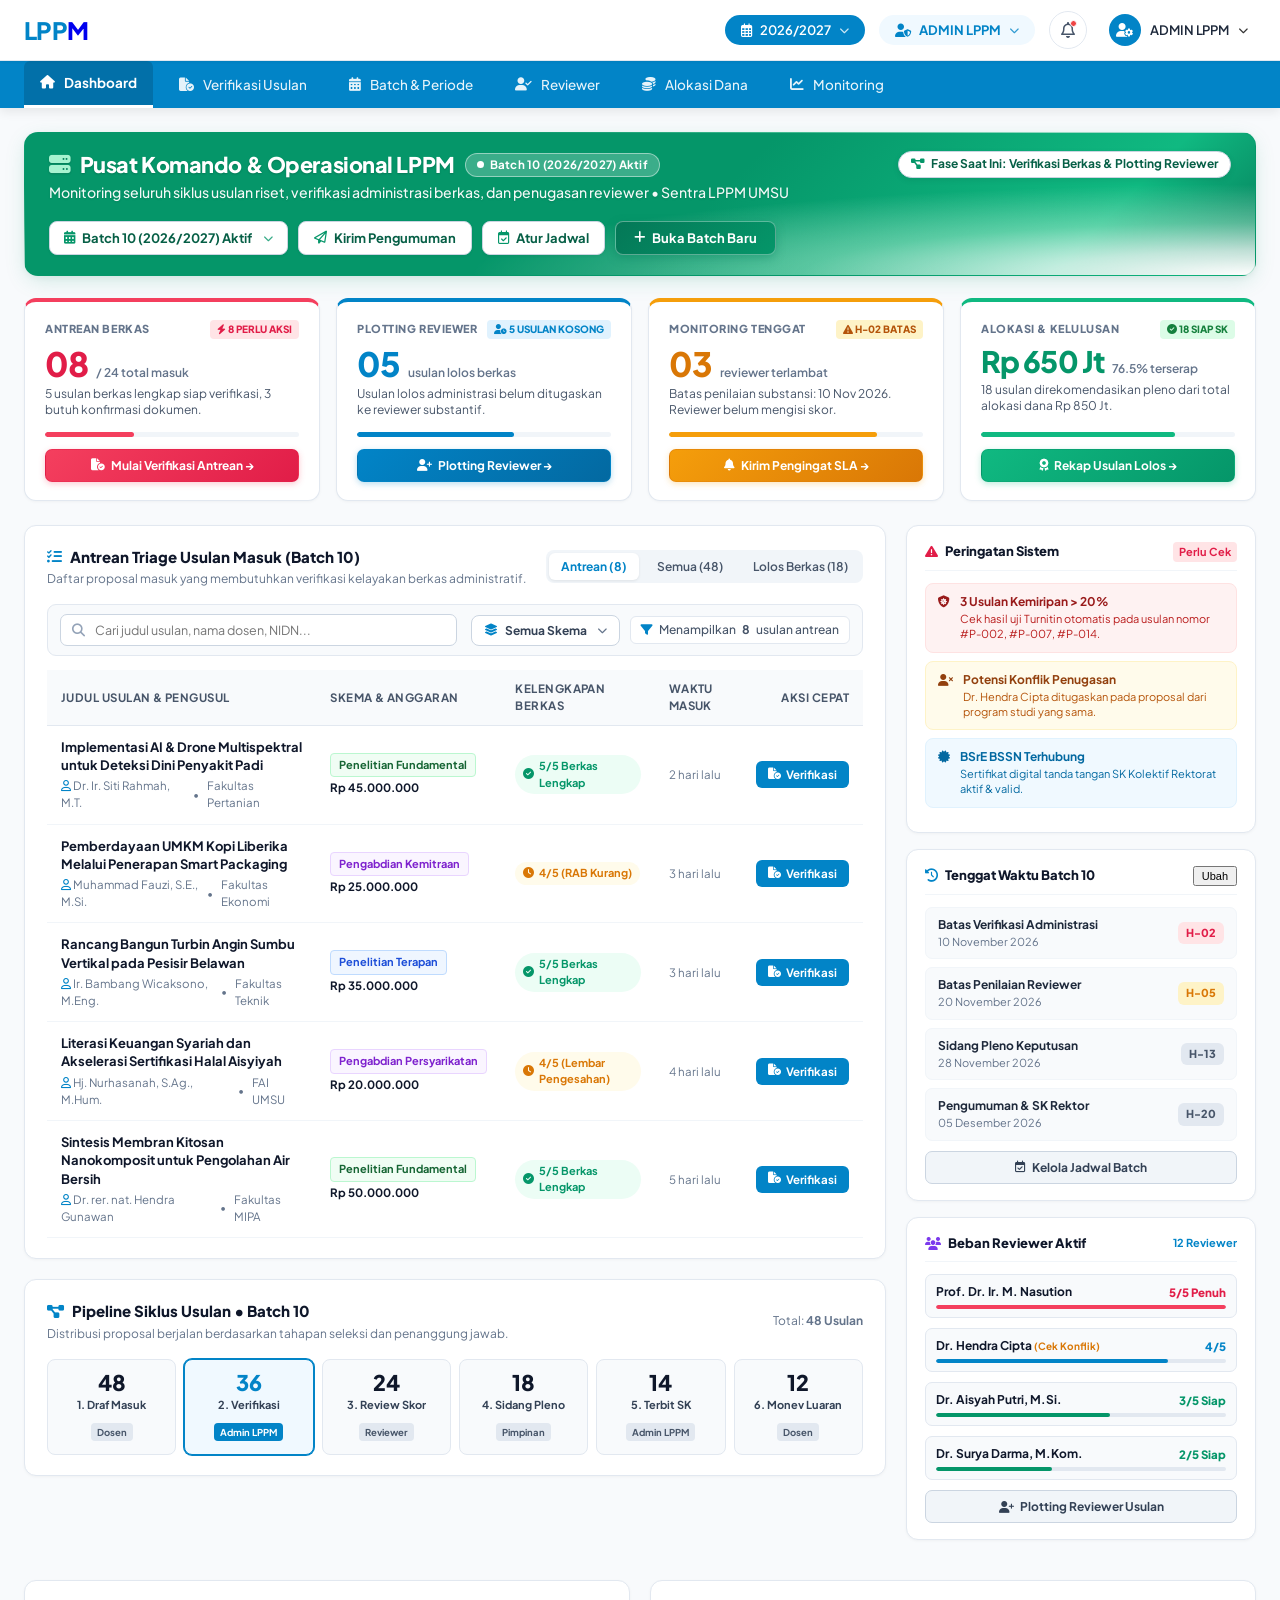
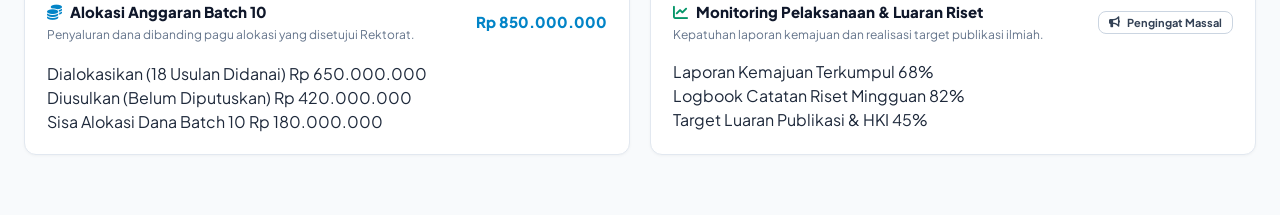
==== commit e533b3ee: "refactor: redesign admin lppm dashboard and add pimpinan role layout" ====
--- a/admin-lppm.html
+++ b/admin-lppm.html
@@ -3,23 +3,23 @@
 <head>
   <meta charset="UTF-8">
   <meta name="viewport" content="width=device-width, initial-scale=1.0">
-  <title>Dashboard Admin LPPM - LPPM UMSU &amp; RisetMu</title>
-  <meta name="description" content="Dashboard Manajemen dan Monitoring Usulan RisetMu LPPM UMSU">
-
-  <!-- Google Fonts: Plus Jakarta Sans & Inter -->
+  <title>Pusat Komando Admin LPPM - LPPM UMSU &amp; RisetMu</title>
+  <meta name="description" content="Sistem Informasi Manajemen dan Pengendalian Usulan Riset & Pengabdian LPPM UMSU">
+
+  <!-- Google Fonts: Plus Jakarta Sans -->
   <link rel="preconnect" href="https://fonts.googleapis.com">
   <link rel="preconnect" href="https://fonts.gstatic.com" crossorigin>
-  <link href="https://fonts.googleapis.com/css2?family=Plus+Jakarta+Sans:wght@400;500;600;700;800&family=Inter:wght@400;500;600;700&display=swap" rel="stylesheet">
+  <link href="https://fonts.googleapis.com/css2?family=Plus+Jakarta+Sans:wght@400;500;600;700;800&display=swap" rel="stylesheet">
 
   <!-- Font Awesome 6 Icons -->
   <link rel="stylesheet" href="https://cdnjs.cloudflare.com/ajax/libs/font-awesome/6.5.1/css/all.min.css">
 
-  <!-- Stylesheets -->
+  <!-- Base & Bespoke Admin Workspace Stylesheets -->
   <link rel="stylesheet" href="css/style.css?v=28">
-  <link rel="stylesheet" href="css/admin-lppm.css?v=1">
+  <link rel="stylesheet" href="css/admin-lppm.css?v=23">
   <link rel="icon" href="data:image/svg+xml,<svg xmlns=%22http://www.w3.org/2000/svg%22 viewBox=%220 0 100 100%22><text y=%22.9em%22 font-size=%2290%22>🏛️</text></svg>">
 </head>
-<body>
+<body style="background-color: #f8fafc;">
 
   <!-- TOP HEADER / NAVBAR (STANDARD LPPM) -->
   <header class="top-header">
@@ -49,7 +49,7 @@
 
         <!-- Role Dropdown with Active ADMIN LPPM Role -->
         <div class="dropdown-wrapper">
-          <button class="pill-btn nav-dropdown-btn" id="roleDropdownBtn" aria-expanded="false" title="Ganti Peran" style="border-color: #bae6fd; color: #0284c7; background: #f0f9ff;">
+          <button class="pill-btn nav-dropdown-btn" id="roleDropdownBtn" aria-expanded="false" title="Ganti Peran" style="border-color: #bae6fd; color: #0284c7; background: #f0f9ff; font-weight: 700;">
             <i class="fa-solid fa-user-shield"></i>
             <span id="selectedRole">ADMIN LPPM</span>
             <i class="fa-solid fa-chevron-down arrow-icon"></i>
@@ -114,7 +114,7 @@
           <div class="dropdown-menu user-menu" id="userMenu">
             <div class="user-menu-header">
               <strong>Yoshida Sary, M.Kom.</strong>
-              <small>Administrator LPPM UMSU</small>
+              <small>Administrator Utama LPPM UMSU</small>
             </div>
             <div class="dropdown-divider"></div>
             <a href="index.html" class="dropdown-item"><i class="fa-solid fa-house"></i> Mode Dosen</a>
@@ -127,54 +127,86 @@
     </div>
   </header>
 
-  <!-- SUB NAVIGATION MENU ADMIN (EXACT SCREENSHOT TABS) -->
-  <nav class="admin-subnav-bar">
-    <div class="admin-subnav-container">
-      <div class="admin-subnav-tabs">
-        <a href="admin-lppm.html" class="admin-subnav-tab active">
-          <span>Dashboard</span>
-        </a>
-        <a href="#antreanVerifikasiSection" class="admin-subnav-tab" onclick="showToast('Membuka modul Kelola Usulan', 'info')">
-          <span>Usulan</span>
-        </a>
-        <a href="javascript:void(0)" class="admin-subnav-tab" onclick="openScheduleModal()">
-          <span>Batch &amp; Periode</span>
-        </a>
-        <a href="#bebanReviewerSection" class="admin-subnav-tab" onclick="showToast('Membuka modul Manajemen Reviewer', 'info')">
-          <span>Reviewer</span>
-        </a>
-        <a href="#anggaranSection" class="admin-subnav-tab" onclick="showToast('Membuka modul Alokasi Pendanaan', 'info')">
-          <span>Pendanaan</span>
-        </a>
-        <a href="#pelaksanaanSection" class="admin-subnav-tab" onclick="showToast('Membuka modul Monitoring & Evaluasi', 'info')">
-          <span>Monitoring</span>
-        </a>
-        <a href="javascript:void(0)" class="admin-subnav-tab" onclick="showToast('Membuka modul Laporan Rekapitulasi Tahunan', 'info')">
-          <span>Laporan</span>
-        </a>
-        <a href="javascript:void(0)" class="admin-subnav-tab" onclick="showToast('Membuka Pengaturan Sistem LPPM', 'info')">
-          <span>Pengaturan</span>
-        </a>
-      </div>
+  <!-- SUB NAVIGATION MENU ADMIN (MATCHES LPPM SYSTEM) -->
+  <nav class="sub-nav">
+    <div class="sub-nav-container">
+      <ul class="nav-links" style="margin-left: 0;">
+        <li class="nav-item active">
+          <a href="admin-lppm.html" class="nav-link">
+            <i class="fa-solid fa-house"></i>
+            <span>Dashboard</span>
+          </a>
+        </li>
+        <li class="nav-item">
+          <a href="#antreanVerifikasiSection" class="nav-link" onclick="showToast('Menuju antrean verifikasi usulan...', 'info')">
+            <i class="fa-solid fa-file-circle-check"></i>
+            <span>Verifikasi Usulan</span>
+          </a>
+        </li>
+        <li class="nav-item">
+          <a href="javascript:void(0)" onclick="openScheduleModal()" class="nav-link">
+            <i class="fa-solid fa-calendar-days"></i>
+            <span>Batch &amp; Periode</span>
+          </a>
+        </li>
+        <li class="nav-item">
+          <a href="#bebanReviewerSection" class="nav-link" onclick="openAssignReviewerModal()">
+            <i class="fa-solid fa-user-check"></i>
+            <span>Reviewer</span>
+          </a>
+        </li>
+        <li class="nav-item">
+          <a href="#anggaranSection" class="nav-link" onclick="showToast('Membuka alokasi dana', 'info')">
+            <i class="fa-solid fa-coins"></i>
+            <span>Alokasi Dana</span>
+          </a>
+        </li>
+        <li class="nav-item">
+          <a href="#pelaksanaanSection" class="nav-link" onclick="showToast('Membuka monitoring &amp; evaluasi', 'info')">
+            <i class="fa-solid fa-chart-line"></i>
+            <span>Monitoring</span>
+          </a>
+        </li>
+      </ul>
     </div>
   </nav>
 
-  <!-- MAIN DASHBOARD CONTENT -->
-  <main class="admin-container">
-
-    <!-- PAGE HEADER TITLE & BATCH ACTIONS -->
-    <div class="admin-header-row">
-      <div class="admin-header-left">
-        <h1>Dashboard LPPM</h1>
-        <p>Pantau usulan dari masuk sampai laporan akhir, dalam satu batch.</p>
-      </div>
-
-      <div class="admin-header-actions">
+  <!-- MAIN WORKSPACE -->
+  <main class="admin-workspace-container">
+
+    <!-- EXECUTIVE COMMAND CARD (Pine Green Modern Horizontal Gradient) -->
+    <section class="admin-executive-card">
+      <div class="admin-exec-top-bar">
+        <div class="admin-exec-left">
+          <div class="admin-exec-title-row">
+            <h1 class="admin-exec-heading">
+              <i class="fa-solid fa-server"></i>
+              Pusat Komando &amp; Operasional LPPM
+            </h1>
+            <span class="admin-center-live-badge">
+              <span class="live-beacon-dot"></span> Batch 10 (2026/2027) Aktif
+            </span>
+          </div>
+          <p class="admin-exec-subtitle">
+            Monitoring seluruh siklus usulan riset, verifikasi administrasi berkas, dan penugasan reviewer &bull; Sentra LPPM UMSU
+          </p>
+        </div>
+        <div class="admin-exec-right">
+          <span class="admin-center-phase-pill">
+            <i class="fa-solid fa-diagram-project"></i>
+            <span>Fase Saat Ini: <strong>Verifikasi Berkas &amp; Plotting Reviewer</strong></span>
+          </span>
+        </div>
+      </div>
+
+      <!-- Controls Row: Rata Kiri (Pine Green Action Controls) -->
+      <div class="admin-exec-actions-row">
         <!-- Batch Selector Dropdown -->
         <div class="dropdown-wrapper">
-          <button type="button" class="btn-batch-select" id="batchSelectBtn" aria-expanded="false">
-            <span id="selectedBatchLabel">Batch 10 (2026/2027)</span>
-            <i class="fa-solid fa-chevron-down" style="font-size: 11px; color: #64748b;"></i>
+          <button type="button" class="btn-control-pill outline" id="batchSelectBtn" aria-expanded="false" style="padding: 8px 14px; font-size: 13px;">
+            <i class="fa-solid fa-calendar-days"></i>
+            <span id="selectedBatchLabel">Batch 10 (2026/2027) Aktif</span>
+            <i class="fa-solid fa-chevron-down" style="font-size: 10px; margin-left: 4px; opacity: 0.8;"></i>
           </button>
           <div class="dropdown-menu" id="batchSelectMenu">
             <div class="dropdown-item active" data-batch="Batch 10 (2026/2027)"><i class="fa-solid fa-check"></i> Batch 10 (2026/2027) - Aktif</div>
@@ -183,524 +215,608 @@
           </div>
         </div>
 
-        <button type="button" class="btn-admin-outline" onclick="openAnnouncementModal()">
+        <!-- Action Buttons -->
+        <button type="button" class="btn-control-pill outline" onclick="openAnnouncementModal()" style="padding: 8px 15px; font-size: 13px;">
           <i class="fa-regular fa-paper-plane"></i>
           <span>Kirim Pengumuman</span>
         </button>
 
-        <button type="button" class="btn-admin-primary" onclick="openNewBatchModal()">
+        <button type="button" class="btn-control-pill outline" onclick="openScheduleModal()" style="padding: 8px 15px; font-size: 13px;">
+          <i class="fa-regular fa-calendar-check"></i>
+          <span>Atur Jadwal</span>
+        </button>
+
+        <button type="button" class="btn-control-pill primary" onclick="openNewBatchModal()" style="padding: 8px 18px; font-size: 13px;">
           <i class="fa-solid fa-plus"></i>
           <span>Buka Batch Baru</span>
         </button>
       </div>
+    </section>
+
+    <!-- 2. COCKPIT 4 OPERATIONAL LIVE HUBS -->
+    <section class="cockpit-grid">
+      <!-- Hub 1: Verifikasi Berkas (Priority Coral) -->
+      <div class="cockpit-card coral">
+        <div>
+          <div class="cockpit-top-row">
+            <span class="cockpit-hub-label">Antrean Berkas</span>
+            <span class="cockpit-tag coral"><i class="fa-solid fa-bolt"></i> 8 Perlu Aksi</span>
+          </div>
+          <div class="cockpit-number-row">
+            <span class="cockpit-num" style="color: #e11d48;">08</span>
+            <span class="cockpit-sub-unit">/ 24 total masuk</span>
+          </div>
+          <p class="cockpit-desc">5 usulan berkas lengkap siap verifikasi, 3 butuh konfirmasi dokumen.</p>
+        </div>
+        <div>
+          <div class="cockpit-progress-track">
+            <div class="cockpit-progress-fill coral" style="width: 35%;"></div>
+          </div>
+          <button type="button" class="btn-cockpit-action coral" onclick="openVerifModal(1)">
+            <i class="fa-solid fa-file-circle-check"></i>
+            <span>Mulai Verifikasi Antrean &rarr;</span>
+          </button>
+        </div>
+      </div>
+
+      <!-- Hub 2: Plot Reviewer (Cobalt Cyan) -->
+      <div class="cockpit-card cyan">
+        <div>
+          <div class="cockpit-top-row">
+            <span class="cockpit-hub-label">Plotting Reviewer</span>
+            <span class="cockpit-tag cyan"><i class="fa-solid fa-user-clock"></i> 5 Usulan Kosong</span>
+          </div>
+          <div class="cockpit-number-row">
+            <span class="cockpit-num" style="color: #0284c7;">05</span>
+            <span class="cockpit-sub-unit">usulan lolos berkas</span>
+          </div>
+          <p class="cockpit-desc">Usulan lolos administrasi belum ditugaskan ke reviewer substantif.</p>
+        </div>
+        <div>
+          <div class="cockpit-progress-track">
+            <div class="cockpit-progress-fill cyan" style="width: 62%;"></div>
+          </div>
+          <button type="button" class="btn-cockpit-action cyan" onclick="openAssignReviewerModal()">
+            <i class="fa-solid fa-user-plus"></i>
+            <span>Plotting Reviewer &rarr;</span>
+          </button>
+        </div>
+      </div>
+
+      <!-- Hub 3: Monitoring SLA & Batas Waktu (Amber Gold) -->
+      <div class="cockpit-card amber">
+        <div>
+          <div class="cockpit-top-row">
+            <span class="cockpit-hub-label">Monitoring Tenggat</span>
+            <span class="cockpit-tag amber"><i class="fa-solid fa-triangle-exclamation"></i> H-02 Batas</span>
+          </div>
+          <div class="cockpit-number-row">
+            <span class="cockpit-num" style="color: #d97706;">03</span>
+            <span class="cockpit-sub-unit">reviewer terlambat</span>
+          </div>
+          <p class="cockpit-desc">Batas penilaian substansi: 10 Nov 2026. Reviewer belum mengisi skor.</p>
+        </div>
+        <div>
+          <div class="cockpit-progress-track">
+            <div class="cockpit-progress-fill amber" style="width: 82%;"></div>
+          </div>
+          <button type="button" class="btn-cockpit-action amber" onclick="showToast('Blast pengingat WhatsApp & Email telah dikirim ke 3 reviewer!', 'success')">
+            <i class="fa-solid fa-bell"></i>
+            <span>Kirim Pengingat SLA &rarr;</span>
+          </button>
+        </div>
+      </div>
+
+      <!-- Hub 4: Penetapan Dana & Pleno (Emerald Green) -->
+      <div class="cockpit-card green">
+        <div>
+          <div class="cockpit-top-row">
+            <span class="cockpit-hub-label">Alokasi &amp; Kelulusan</span>
+            <span class="cockpit-tag green"><i class="fa-solid fa-circle-check"></i> 18 Siap SK</span>
+          </div>
+          <div class="cockpit-number-row">
+            <span class="cockpit-num" style="color: #059669; font-size: 1.85rem;">Rp 650 Jt</span>
+            <span class="cockpit-sub-unit">76.5% terserap</span>
+          </div>
+          <p class="cockpit-desc">18 usulan direkomendasikan pleno dari total alokasi dana Rp 850 Jt.</p>
+        </div>
+        <div>
+          <div class="cockpit-progress-track">
+            <div class="cockpit-progress-fill green" style="width: 76.5%;"></div>
+          </div>
+          <button type="button" class="btn-cockpit-action green" onclick="showToast('Membuka rekapitulasi usulan lolos pendanaan pleno...', 'info')">
+            <i class="fa-solid fa-award"></i>
+            <span>Rekap Usulan Lolos &rarr;</span>
+          </button>
+        </div>
+      </div>
+    </section>
+
+    <!-- 3. MAIN WORKSPACE GRID (70% LEFT OPERATIONS / 30% RIGHT INTELLIGENCE) -->
+    <div class="workspace-split-grid">
+
+      <!-- LEFT DECK -->
+      <section class="left-ops-deck">
+
+        <!-- PANEL 1: LIVE PROPOSAL TRIAGE QUEUE -->
+        <div class="ops-panel" id="antreanVerifikasiSection">
+          <div class="ops-panel-header">
+            <div class="ops-panel-title-group">
+              <h3>
+                <i class="fa-solid fa-list-check" style="color: #0284c7;"></i>
+                Antrean Triage Usulan Masuk (Batch 10)
+              </h3>
+              <p>Daftar proposal masuk yang membutuhkan verifikasi kelayakan berkas administratif.</p>
+            </div>
+
+            <!-- Operational Sub-tabs -->
+            <div class="ops-tab-nav">
+              <button type="button" class="ops-tab-btn active" onclick="showToast('Menampilkan antrean berkas', 'info')">Antrean (8)</button>
+              <button type="button" class="ops-tab-btn" onclick="showToast('Menampilkan seluruh usulan', 'info')">Semua (48)</button>
+              <button type="button" class="ops-tab-btn" onclick="showToast('Menampilkan usulan lolos berkas', 'info')">Lolos Berkas (18)</button>
+            </div>
+          </div>
+
+          <!-- Triage Search & Filter Toolbar (Tepat Dibawah Antrean Triage Usulan Masuk) -->
+          <div class="triage-search-toolbar">
+            <div class="triage-search-wrap">
+              <i class="fa-solid fa-magnifying-glass"></i>
+              <input type="text" class="triage-search-input" id="triageTableSearchInput" placeholder="Cari judul usulan, nama dosen, NIDN..." onkeyup="filterTriageTable(this.value)">
+            </div>
+            <div class="triage-toolbar-meta">
+              <div class="dropdown-wrapper">
+                <button type="button" class="btn-control-pill outline" id="triageSchemeFilterBtn" onclick="toggleTriageSchemeFilter()" style="padding: 7px 12px; font-size: 12px; background: #ffffff;">
+                  <i class="fa-solid fa-layer-group" style="color: #0284c7;"></i>
+                  <span id="selectedSchemeLabel">Semua Skema</span>
+                  <i class="fa-solid fa-chevron-down" style="font-size: 10px; color: #64748b; margin-left: 3px;"></i>
+                </button>
+                <div class="dropdown-menu" id="triageSchemeMenu">
+                  <div class="dropdown-item active" onclick="filterByScheme('all')">Semua Skema</div>
+                  <div class="dropdown-item" onclick="filterByScheme('Penelitian Fundamental')">Penelitian Fundamental</div>
+                  <div class="dropdown-item" onclick="filterByScheme('Penelitian Terapan')">Penelitian Terapan</div>
+                  <div class="dropdown-item" onclick="filterByScheme('Pengabdian Kemitraan')">Pengabdian Kemitraan</div>
+                  <div class="dropdown-item" onclick="filterByScheme('Pengabdian Desa Binaan')">Pengabdian Desa Binaan</div>
+                </div>
+              </div>
+              <span class="triage-count-badge" id="triageCountBadge"><i class="fa-solid fa-filter" style="color: #0284c7;"></i> Menampilkan <strong>8</strong> usulan antrean</span>
+            </div>
+          </div>
+
+          <!-- Interactive Table -->
+          <div class="ops-table-wrap">
+            <table class="ops-table">
+              <thead>
+                <tr>
+                  <th>Judul Usulan &amp; Pengusul</th>
+                  <th>Skema &amp; Anggaran</th>
+                  <th>Kelengkapan Berkas</th>
+                  <th>Waktu Masuk</th>
+                  <th style="text-align: right;">Aksi Cepat</th>
+                </tr>
+              </thead>
+              <tbody>
+                <!-- Row 1 -->
+                <tr>
+                  <td>
+                    <div class="table-prop-title">Implementasi AI &amp; Drone Multispektral untuk Deteksi Dini Penyakit Padi</div>
+                    <div class="table-prop-meta">
+                      <span><i class="fa-regular fa-user" style="color: #0284c7;"></i> Dr. Ir. Siti Rahmah, M.T.</span>
+                      <span>&bull;</span>
+                      <span>Fakultas Pertanian</span>
+                    </div>
+                  </td>
+                  <td>
+                    <span class="scheme-chip fundamental">Penelitian Fundamental</span>
+                    <div style="font-size: 11.5px; font-weight: 700; color: #0f172a; margin-top: 2px;">Rp 45.000.000</div>
+                  </td>
+                  <td>
+                    <span class="doc-status-pill complete">
+                      <i class="fa-solid fa-circle-check"></i> 5/5 Berkas Lengkap
+                    </span>
+                  </td>
+                  <td style="color: #64748b; font-size: 11.5px;">2 hari lalu</td>
+                  <td style="text-align: right;">
+                    <button type="button" class="btn-table-action-sm" onclick="openVerifModal(1)">
+                      <i class="fa-solid fa-file-circle-check"></i> Verifikasi
+                    </button>
+                  </td>
+                </tr>
+
+                <!-- Row 2 -->
+                <tr>
+                  <td>
+                    <div class="table-prop-title">Pemberdayaan UMKM Kopi Liberika Melalui Penerapan Smart Packaging</div>
+                    <div class="table-prop-meta">
+                      <span><i class="fa-regular fa-user" style="color: #0284c7;"></i> Muhammad Fauzi, S.E., M.Si.</span>
+                      <span>&bull;</span>
+                      <span>Fakultas Ekonomi</span>
+                    </div>
+                  </td>
+                  <td>
+                    <span class="scheme-chip pengabdian">Pengabdian Kemitraan</span>
+                    <div style="font-size: 11.5px; font-weight: 700; color: #0f172a; margin-top: 2px;">Rp 25.000.000</div>
+                  </td>
+                  <td>
+                    <span class="doc-status-pill pending">
+                      <i class="fa-solid fa-clock"></i> 4/5 (RAB Kurang)
+                    </span>
+                  </td>
+                  <td style="color: #64748b; font-size: 11.5px;">3 hari lalu</td>
+                  <td style="text-align: right;">
+                    <button type="button" class="btn-table-action-sm" onclick="openVerifModal(2)">
+                      <i class="fa-solid fa-file-circle-check"></i> Verifikasi
+                    </button>
+                  </td>
+                </tr>
+
+                <!-- Row 3 -->
+                <tr>
+                  <td>
+                    <div class="table-prop-title">Rancang Bangun Turbin Angin Sumbu Vertikal pada Pesisir Belawan</div>
+                    <div class="table-prop-meta">
+                      <span><i class="fa-regular fa-user" style="color: #0284c7;"></i> Ir. Bambang Wicaksono, M.Eng.</span>
+                      <span>&bull;</span>
+                      <span>Fakultas Teknik</span>
+                    </div>
+                  </td>
+                  <td>
+                    <span class="scheme-chip terapan">Penelitian Terapan</span>
+                    <div style="font-size: 11.5px; font-weight: 700; color: #0f172a; margin-top: 2px;">Rp 35.000.000</div>
+                  </td>
+                  <td>
+                    <span class="doc-status-pill complete">
+                      <i class="fa-solid fa-circle-check"></i> 5/5 Berkas Lengkap
+                    </span>
+                  </td>
+                  <td style="color: #64748b; font-size: 11.5px;">3 hari lalu</td>
+                  <td style="text-align: right;">
+                    <button type="button" class="btn-table-action-sm" onclick="openVerifModal(3)">
+                      <i class="fa-solid fa-file-circle-check"></i> Verifikasi
+                    </button>
+                  </td>
+                </tr>
+
+                <!-- Row 4 -->
+                <tr>
+                  <td>
+                    <div class="table-prop-title">Literasi Keuangan Syariah dan Akselerasi Sertifikasi Halal Aisyiyah</div>
+                    <div class="table-prop-meta">
+                      <span><i class="fa-regular fa-user" style="color: #0284c7;"></i> Hj. Nurhasanah, S.Ag., M.Hum.</span>
+                      <span>&bull;</span>
+                      <span>FAI UMSU</span>
+                    </div>
+                  </td>
+                  <td>
+                    <span class="scheme-chip pengabdian">Pengabdian Persyarikatan</span>
+                    <div style="font-size: 11.5px; font-weight: 700; color: #0f172a; margin-top: 2px;">Rp 20.000.000</div>
+                  </td>
+                  <td>
+                    <span class="doc-status-pill pending">
+                      <i class="fa-solid fa-clock"></i> 4/5 (Lembar Pengesahan)
+                    </span>
+                  </td>
+                  <td style="color: #64748b; font-size: 11.5px;">4 hari lalu</td>
+                  <td style="text-align: right;">
+                    <button type="button" class="btn-table-action-sm" onclick="openVerifModal(4)">
+                      <i class="fa-solid fa-file-circle-check"></i> Verifikasi
+                    </button>
+                  </td>
+                </tr>
+
+                <!-- Row 5 -->
+                <tr>
+                  <td>
+                    <div class="table-prop-title">Sintesis Membran Kitosan Nanokomposit untuk Pengolahan Air Bersih</div>
+                    <div class="table-prop-meta">
+                      <span><i class="fa-regular fa-user" style="color: #0284c7;"></i> Dr. rer. nat. Hendra Gunawan</span>
+                      <span>&bull;</span>
+                      <span>Fakultas MIPA</span>
+                    </div>
+                  </td>
+                  <td>
+                    <span class="scheme-chip fundamental">Penelitian Fundamental</span>
+                    <div style="font-size: 11.5px; font-weight: 700; color: #0f172a; margin-top: 2px;">Rp 50.000.000</div>
+                  </td>
+                  <td>
+                    <span class="doc-status-pill complete">
+                      <i class="fa-solid fa-circle-check"></i> 5/5 Berkas Lengkap
+                    </span>
+                  </td>
+                  <td style="color: #64748b; font-size: 11.5px;">5 hari lalu</td>
+                  <td style="text-align: right;">
+                    <button type="button" class="btn-table-action-sm" onclick="openVerifModal(5)">
+                      <i class="fa-solid fa-file-circle-check"></i> Verifikasi
+                    </button>
+                  </td>
+                </tr>
+              </tbody>
+            </table>
+          </div>
+        </div>
+
+        <!-- PANEL 2: PIPELINE WORKFLOW SIKLUS USULAN BATCH 10 -->
+        <div class="ops-panel">
+          <div class="ops-panel-header">
+            <div class="ops-panel-title-group">
+              <h3>
+                <i class="fa-solid fa-diagram-project" style="color: #0284c7;"></i>
+                Pipeline Siklus Usulan &bull; Batch 10
+              </h3>
+              <p>Distribusi proposal berjalan berdasarkan tahapan seleksi dan penanggung jawab.</p>
+            </div>
+            <div style="font-size: 12px; color: #64748b;">
+              Total: <strong>48 Usulan</strong>
+            </div>
+          </div>
+
+          <!-- Horizontal Stepper Funnel -->
+          <div class="workflow-stepper">
+            <div class="workflow-step-card" onclick="showStageDetail('Draf diajukan', 48, 'Dosen')">
+              <div class="step-num-bubble">48</div>
+              <span class="step-label-text">1. Draf Masuk</span>
+              <span class="step-role-tag">Dosen</span>
+            </div>
+
+            <div class="workflow-step-card active" onclick="showStageDetail('Verifikasi Berkas', 36, 'Admin LPPM')">
+              <div class="step-num-bubble" style="color: #0284c7;">36</div>
+              <span class="step-label-text">2. Verifikasi</span>
+              <span class="step-role-tag" style="background: #0284c7; color: #ffffff;">Admin LPPM</span>
+            </div>
+
+            <div class="workflow-step-card" onclick="showStageDetail('Review Substantif', 24, 'Reviewer')">
+              <div class="step-num-bubble">24</div>
+              <span class="step-label-text">3. Review Skor</span>
+              <span class="step-role-tag">Reviewer</span>
+            </div>
+
+            <div class="workflow-step-card" onclick="showStageDetail('Keputusan Pleno', 18, 'Pimpinan')">
+              <div class="step-num-bubble">18</div>
+              <span class="step-label-text">4. Sidang Pleno</span>
+              <span class="step-role-tag">Pimpinan</span>
+            </div>
+
+            <div class="workflow-step-card" onclick="showStageDetail('Didanai (SK)', 14, 'Admin LPPM')">
+              <div class="step-num-bubble">14</div>
+              <span class="step-label-text">5. Terbit SK</span>
+              <span class="step-role-tag">Admin LPPM</span>
+            </div>
+
+            <div class="workflow-step-card" onclick="showStageDetail('Laporan & Luaran', 12, 'Dosen')">
+              <div class="step-num-bubble">12</div>
+              <span class="step-label-text">6. Monev Luaran</span>
+              <span class="step-role-tag">Dosen</span>
+            </div>
+          </div>
+        </div>
+
+      </section>
+
+      <!-- RIGHT SIDEBAR INTELLIGENCE & WIDGETS -->
+      <aside class="right-ops-sidebar">
+
+        <!-- WIDGET 1: DETEKSI & PERINGATAN SISTEM -->
+        <div class="sidebar-box">
+          <div class="sidebar-box-header">
+            <span class="sidebar-box-title">
+              <i class="fa-solid fa-triangle-exclamation" style="color: #e11d48;"></i>
+              Peringatan Sistem
+            </span>
+            <span style="font-size: 11px; font-weight: 700; color: #e11d48; background: #ffe4e6; padding: 2px 6px; border-radius: 4px;">Perlu Cek</span>
+          </div>
+
+          <div class="system-alert-item danger">
+            <i class="fa-solid fa-shield-virus" style="margin-top: 2px;"></i>
+            <div>
+              <strong>3 Usulan Kemiripan &gt; 20%</strong>
+              <div style="font-size: 11px; color: #b91c1c;">Cek hasil uji Turnitin otomatis pada usulan nomor #P-002, #P-007, #P-014.</div>
+            </div>
+          </div>
+
+          <div class="system-alert-item warning">
+            <i class="fa-solid fa-user-xmark" style="margin-top: 2px;"></i>
+            <div>
+              <strong>Potensi Konflik Penugasan</strong>
+              <div style="font-size: 11px; color: #b45309;">Dr. Hendra Cipta ditugaskan pada proposal dari program studi yang sama.</div>
+            </div>
+          </div>
+
+          <div class="system-alert-item info">
+            <i class="fa-solid fa-certificate" style="margin-top: 2px;"></i>
+            <div>
+              <strong>BSrE BSSN Terhubung</strong>
+              <div style="font-size: 11px; color: #0369a1;">Sertifikat digital tanda tangan SK Kolektif Rektorat aktif &amp; valid.</div>
+            </div>
+          </div>
+        </div>
+
+        <!-- WIDGET 2: TENGGAT WAKTU KRITIS -->
+        <div class="sidebar-box">
+          <div class="sidebar-box-header">
+            <span class="sidebar-box-title">
+              <i class="fa-solid fa-clock-rotate-left" style="color: #0284c7;"></i>
+              Tenggat Waktu Batch 10
+            </span>
+            <button type="button" class="btn-batch-select" style="padding: 2px 7px; font-size: 11px;" onclick="openScheduleModal()">Ubah</button>
+          </div>
+
+          <div class="deadline-countdown-list">
+            <div class="deadline-countdown-card">
+              <div class="deadline-info-group">
+                <span class="deadline-title-text">Batas Verifikasi Administrasi</span>
+                <span class="deadline-date-text">10 November 2026</span>
+              </div>
+              <span class="countdown-badge-pill urgent">H-02</span>
+            </div>
+
+            <div class="deadline-countdown-card">
+              <div class="deadline-info-group">
+                <span class="deadline-title-text">Batas Penilaian Reviewer</span>
+                <span class="deadline-date-text">20 November 2026</span>
+              </div>
+              <span class="countdown-badge-pill warning">H-05</span>
+            </div>
+
+            <div class="deadline-countdown-card">
+              <div class="deadline-info-group">
+                <span class="deadline-title-text">Sidang Pleno Keputusan</span>
+                <span class="deadline-date-text">28 November 2026</span>
+              </div>
+              <span class="countdown-badge-pill normal">H-13</span>
+            </div>
+
+            <div class="deadline-countdown-card">
+              <div class="deadline-info-group">
+                <span class="deadline-title-text">Pengumuman &amp; SK Rektor</span>
+                <span class="deadline-date-text">05 Desember 2026</span>
+              </div>
+              <span class="countdown-badge-pill normal">H-20</span>
+            </div>
+          </div>
+
+          <button type="button" class="btn-sidebar-full" onclick="openScheduleModal()">
+            <i class="fa-regular fa-calendar-check"></i>
+            <span>Kelola Jadwal Batch</span>
+          </button>
+        </div>
+
+        <!-- WIDGET 3: BEBAN & KUOTA REVIEWER -->
+        <div class="sidebar-box" id="bebanReviewerSection">
+          <div class="sidebar-box-header">
+            <span class="sidebar-box-title">
+              <i class="fa-solid fa-users" style="color: #7c3aed;"></i>
+              Beban Reviewer Aktif
+            </span>
+            <span style="font-size: 11px; font-weight: 700; color: #0284c7;">12 Reviewer</span>
+          </div>
+
+          <div class="reviewer-roster-list">
+            <div class="reviewer-roster-item">
+              <div class="reviewer-roster-top">
+                <span class="reviewer-roster-name">Prof. Dr. Ir. M. Nasution</span>
+                <span class="reviewer-roster-quota" style="color: #e11d48;">5/5 Penuh</span>
+              </div>
+              <div class="reviewer-roster-bar"><div class="reviewer-roster-fill full" style="width: 100%;"></div></div>
+            </div>
+
+            <div class="reviewer-roster-item">
+              <div class="reviewer-roster-top">
+                <span class="reviewer-roster-name">Dr. Hendra Cipta <small style="color: #d97706;">(Cek Konflik)</small></span>
+                <span class="reviewer-roster-quota">4/5</span>
+              </div>
+              <div class="reviewer-roster-bar"><div class="reviewer-roster-fill" style="width: 80%;"></div></div>
+            </div>
+
+            <div class="reviewer-roster-item">
+              <div class="reviewer-roster-top">
+                <span class="reviewer-roster-name">Dr. Aisyah Putri, M.Si.</span>
+                <span class="reviewer-roster-quota" style="color: #059669;">3/5 Siap</span>
+              </div>
+              <div class="reviewer-roster-bar"><div class="reviewer-roster-fill" style="width: 60%; background: #059669;"></div></div>
+            </div>
+
+            <div class="reviewer-roster-item">
+              <div class="reviewer-roster-top">
+                <span class="reviewer-roster-name">Dr. Surya Darma, M.Kom.</span>
+                <span class="reviewer-roster-quota" style="color: #059669;">2/5 Siap</span>
+              </div>
+              <div class="reviewer-roster-bar"><div class="reviewer-roster-fill" style="width: 40%; background: #059669;"></div></div>
+            </div>
+          </div>
+
+          <button type="button" class="btn-sidebar-full" onclick="openAssignReviewerModal()">
+            <i class="fa-solid fa-user-plus"></i>
+            <span>Plotting Reviewer Usulan</span>
+          </button>
+        </div>
+
+      </aside>
+
     </div>
 
-    <!-- SECTION 1: PERLU TINDAKAN HARI INI (4 CARDS) -->
-    <section class="action-needed-section">
-      <h2 class="section-label-heading">Perlu tindakan hari ini</h2>
-
-      <div class="action-cards-grid">
-        <!-- Card 1 -->
-        <div class="action-metric-card">
-          <div>
-            <div class="action-metric-num">08</div>
-            <div class="action-metric-desc">Usulan menunggu verifikasi administrasi</div>
-          </div>
-          <button type="button" class="action-metric-btn" onclick="openVerifModal(1)">Verifikasi</button>
-        </div>
-
-        <!-- Card 2 -->
-        <div class="action-metric-card">
-          <div>
-            <div class="action-metric-num">05</div>
-            <div class="action-metric-desc">Usulan lolos verifikasi tapi belum punya reviewer</div>
-          </div>
-          <button type="button" class="action-metric-btn" onclick="openAssignReviewerModal()">Tugaskan</button>
-        </div>
-
-        <!-- Card 3 -->
-        <div class="action-metric-card">
-          <div>
-            <div class="action-metric-num">03</div>
-            <div class="action-metric-desc">Review melewati batas waktu</div>
-          </div>
-          <button type="button" class="action-metric-btn" onclick="showToast('Pengingat otomatis telah dikirimkan ke 3 reviewer yang melewati tenggat!', 'success')">Kirim pengingat</button>
-        </div>
-
-        <!-- Card 4 -->
-        <div class="action-metric-card">
-          <div>
-            <div class="action-metric-num">06</div>
-            <div class="action-metric-desc">Laporan kemajuan belum masuk</div>
-          </div>
-          <button type="button" class="action-metric-btn" onclick="showToast('Surat teguran penyerahan laporan kemajuan telah dikirimkan ke 6 peneliti.', 'info')">Tagih</button>
-        </div>
-      </div>
-    </section>
-
-    <!-- SECTION 2: MIDDLE ROW 1 (PIPELINE USULAN VS TENGGAT MENDEKAT) -->
-    <div class="admin-two-col-grid">
-      
-      <!-- Card Left: Pipeline Usulan -->
-      <div class="admin-card-panel">
-        <div class="panel-header-row">
-          <div>
-            <h3 class="panel-title">Pipeline usulan, Batch 10</h3>
-            <p class="panel-subtitle">Tinggi batang = jumlah usulan di tahap itu. Baris bawah = siapa yang sedang memegang bola.</p>
-          </div>
-        </div>
-
-        <!-- Filter Pills: Semua, Penelitian, Pengabdian -->
-        <div class="pipeline-filter-pills">
-          <button type="button" class="pipeline-pill-btn active" data-filter="semua">Semua</button>
-          <button type="button" class="pipeline-pill-btn" data-filter="penelitian">Penelitian</button>
-          <button type="button" class="pipeline-pill-btn" data-filter="pengabdian">Pengabdian</button>
-        </div>
-
-        <!-- Funnel Columns -->
-        <div class="pipeline-funnel-container" id="pipelineFunnelContainer">
-          <!-- Col 1 -->
-          <div class="pipeline-col" title="Klik untuk melihat 48 usulan pada tahap Draf diajukan" onclick="showStageDetail('Draf diajukan', 48, 'Dosen')">
-            <div class="pipeline-num-label">48</div>
-            <div class="pipeline-bar-wrapper">
-              <div class="pipeline-bar" style="height: 100%;"></div>
-            </div>
-            <div class="pipeline-stage-info">
-              <span class="pipeline-stage-title">Draf diajukan</span>
-              <span class="pipeline-role-pill dosen">Dosen</span>
-            </div>
-          </div>
-
-          <!-- Col 2 -->
-          <div class="pipeline-col" title="Klik untuk melihat 36 usulan pada tahap Verifikasi" onclick="showStageDetail('Verifikasi', 36, 'Admin LPPM')">
-            <div class="pipeline-num-label">36</div>
-            <div class="pipeline-bar-wrapper">
-              <div class="pipeline-bar" style="height: 75%;"></div>
-            </div>
-            <div class="pipeline-stage-info">
-              <span class="pipeline-stage-title">Verifikasi</span>
-              <span class="pipeline-role-pill admin">Admin LPPM</span>
-            </div>
-          </div>
-
-          <!-- Col 3 -->
-          <div class="pipeline-col" title="Klik untuk melihat 24 usulan pada tahap Review substantif" onclick="showStageDetail('Review substantif', 24, 'Reviewer')">
-            <div class="pipeline-num-label">24</div>
-            <div class="pipeline-bar-wrapper">
-              <div class="pipeline-bar" style="height: 50%;"></div>
-            </div>
-            <div class="pipeline-stage-info">
-              <span class="pipeline-stage-title">Review substantif</span>
-              <span class="pipeline-role-pill reviewer">Reviewer</span>
-            </div>
-          </div>
-
-          <!-- Col 4 -->
-          <div class="pipeline-col" title="Klik untuk melihat 18 usulan pada tahap Keputusan" onclick="showStageDetail('Keputusan', 18, 'Pimpinan')">
-            <div class="pipeline-num-label">18</div>
-            <div class="pipeline-bar-wrapper">
-              <div class="pipeline-bar" style="height: 38%;"></div>
-            </div>
-            <div class="pipeline-stage-info">
-              <span class="pipeline-stage-title">Keputusan</span>
-              <span class="pipeline-role-pill pimpinan">Pimpinan</span>
-            </div>
-          </div>
-
-          <!-- Col 5 -->
-          <div class="pipeline-col" title="Klik untuk melihat 14 usulan pada tahap Didanai" onclick="showStageDetail('Didanai', 14, 'Admin LPPM')">
-            <div class="pipeline-num-label">14</div>
-            <div class="pipeline-bar-wrapper">
-              <div class="pipeline-bar" style="height: 30%;"></div>
-            </div>
-            <div class="pipeline-stage-info">
-              <span class="pipeline-stage-title">Didanai</span>
-              <span class="pipeline-role-pill admin">Admin LPPM</span>
-            </div>
-          </div>
-
-          <!-- Col 6 -->
-          <div class="pipeline-col" title="Klik untuk melihat 12 usulan pada tahap Laporan akhir" onclick="showStageDetail('Laporan akhir', 12, 'Dosen')">
-            <div class="pipeline-num-label">12</div>
-            <div class="pipeline-bar-wrapper">
-              <div class="pipeline-bar" style="height: 25%;"></div>
-            </div>
-            <div class="pipeline-stage-info">
-              <span class="pipeline-stage-title">Laporan akhir</span>
-              <span class="pipeline-role-pill dosen">Dosen</span>
-            </div>
-          </div>
-        </div>
-
-        <div class="pipeline-footnote">
-          <i class="fa-solid fa-circle-info" style="color: #0284c7;"></i>
-          <span>Klik satu tahap untuk membuka daftar usulan yang sedang berhenti di sana.</span>
-        </div>
-      </div>
-
-      <!-- Card Right: Tenggat Mendekat -->
-      <div class="admin-card-panel">
-        <div class="panel-header-row">
-          <div>
-            <h3 class="panel-title">Tenggat mendekat</h3>
-            <p class="panel-subtitle">Diurutkan dari yang paling dekat.</p>
-          </div>
-        </div>
-
-        <div class="tenggat-list">
-          <!-- Item 1 -->
-          <div class="tenggat-item">
-            <div class="tenggat-left">
-              <span class="tenggat-name">Batas verifikasi administrasi</span>
-              <span class="tenggat-date">10 Nov 2026</span>
-            </div>
-            <span class="tenggat-badge urgent">H-02</span>
-          </div>
-
-          <!-- Item 2 -->
-          <div class="tenggat-item">
-            <div class="tenggat-left">
-              <span class="tenggat-name">Batas review substantif</span>
-              <span class="tenggat-date">20 Nov 2026</span>
-            </div>
-            <span class="tenggat-badge warning">H-05</span>
-          </div>
-
-          <!-- Item 3 -->
-          <div class="tenggat-item">
-            <div class="tenggat-left">
-              <span class="tenggat-name">Rapat keputusan pimpinan</span>
-              <span class="tenggat-date">28 Nov 2026</span>
-            </div>
-            <span class="tenggat-badge">H-13</span>
-          </div>
-
-          <!-- Item 4 -->
-          <div class="tenggat-item">
-            <div class="tenggat-left">
-              <span class="tenggat-name">Pengumuman hasil</span>
-              <span class="tenggat-date">05 Des 2026</span>
-            </div>
-            <span class="tenggat-badge">H-20</span>
-          </div>
-        </div>
-
-        <button type="button" class="btn-admin-outline w-full" onclick="openScheduleModal()">
-          <i class="fa-regular fa-calendar-check"></i>
-          <span>Atur jadwal batch</span>
-        </button>
-      </div>
-
-    </div>
-
-    <!-- SECTION 3: MIDDLE ROW 2 (ANTREAN VERIFIKASI VS BEBAN REVIEWER) -->
-    <div class="admin-two-col-grid" id="antreanVerifikasiSection">
-      
-      <!-- Card Left: Antrean Verifikasi Administrasi -->
-      <div class="admin-card-panel">
-        <div class="panel-header-row">
-          <div>
-            <h3 class="panel-title">Antrean verifikasi administrasi</h3>
-            <p class="panel-subtitle">Urut dari yang masuk paling lama.</p>
-          </div>
-          <a href="javascript:void(0)" class="panel-link-action" onclick="showToast('Menampilkan seluruh 36 antrean verifikasi usulan...', 'info')">
-            <span>Buka semua usulan</span>
-            <i class="fa-solid fa-arrow-right"></i>
-          </a>
-        </div>
-
-        <div class="admin-table-container">
-          <table class="admin-clean-table">
-            <thead>
-              <tr>
-                <th>Judul Usulan</th>
-                <th>Pengusul</th>
-                <th>Skema</th>
-                <th>Masuk</th>
-                <th style="text-align: right;">Aksi</th>
-              </tr>
-            </thead>
-            <tbody>
-              <!-- Row 1 -->
-              <tr>
-                <td class="td-proposal-info">
-                  <div class="prop-table-title">Implementasi AI &amp; Drone Multispektral untuk Deteksi Dini Penyakit Padi</div>
-                  <div class="prop-berkas-wrap">
-                    <div class="prop-berkas-bar"><div class="prop-berkas-fill" style="width: 100%;"></div></div>
-                    <span class="prop-berkas-text">5/5 berkas</span>
-                  </div>
-                </td>
-                <td class="td-proposer">Dr. Ir. Siti Rahmah, M.T.</td>
-                <td class="td-scheme">Penelitian Fundamental</td>
-                <td class="td-date">2 hari lalu</td>
-                <td style="text-align: right;">
-                  <button type="button" class="btn-table-action" onclick="openVerifModal(1)">Verifikasi</button>
-                </td>
-              </tr>
-
-              <!-- Row 2 -->
-              <tr>
-                <td class="td-proposal-info">
-                  <div class="prop-table-title">Pemberdayaan UMKM Kopi Liberika Melalui Penerapan Smart Packaging</div>
-                  <div class="prop-berkas-wrap">
-                    <div class="prop-berkas-bar"><div class="prop-berkas-fill" style="width: 80%;"></div></div>
-                    <span class="prop-berkas-text">4/5 berkas</span>
-                  </div>
-                </td>
-                <td class="td-proposer">Muhammad Fauzi, S.E., M.Si.</td>
-                <td class="td-scheme">Pengabdian Kemitraan</td>
-                <td class="td-date">3 hari lalu</td>
-                <td style="text-align: right;">
-                  <button type="button" class="btn-table-action" onclick="openVerifModal(2)">Verifikasi</button>
-                </td>
-              </tr>
-
-              <!-- Row 3 -->
-              <tr>
-                <td class="td-proposal-info">
-                  <div class="prop-table-title">Rancang Bangun Turbin Angin Sumbu Vertikal pada Pesisir Belawan</div>
-                  <div class="prop-berkas-wrap">
-                    <div class="prop-berkas-bar"><div class="prop-berkas-fill" style="width: 100%;"></div></div>
-                    <span class="prop-berkas-text">5/5 berkas</span>
-                  </div>
-                </td>
-                <td class="td-proposer">Ir. Bambang Wicaksono, M.Eng.</td>
-                <td class="td-scheme">Penelitian Terapan</td>
-                <td class="td-date">3 hari lalu</td>
-                <td style="text-align: right;">
-                  <button type="button" class="btn-table-action" onclick="openVerifModal(3)">Verifikasi</button>
-                </td>
-              </tr>
-
-              <!-- Row 4 -->
-              <tr>
-                <td class="td-proposal-info">
-                  <div class="prop-table-title">Literasi Keuangan Syariah dan Akselerasi Sertifikasi Halal Aisyiyah</div>
-                  <div class="prop-berkas-wrap">
-                    <div class="prop-berkas-bar"><div class="prop-berkas-fill" style="width: 80%;"></div></div>
-                    <span class="prop-berkas-text">4/5 berkas</span>
-                  </div>
-                </td>
-                <td class="td-proposer">Hj. Nurhasanah, S.Ag., M.Hum.</td>
-                <td class="td-scheme">Pengabdian Persyarikatan</td>
-                <td class="td-date">4 hari lalu</td>
-                <td style="text-align: right;">
-                  <button type="button" class="btn-table-action" onclick="openVerifModal(4)">Verifikasi</button>
-                </td>
-              </tr>
-
-              <!-- Row 5 -->
-              <tr>
-                <td class="td-proposal-info">
-                  <div class="prop-table-title">Sintesis Membran Kitosan Nanokomposit untuk Pengolahan Air Bersih</div>
-                  <div class="prop-berkas-wrap">
-                    <div class="prop-berkas-bar"><div class="prop-berkas-fill" style="width: 100%;"></div></div>
-                    <span class="prop-berkas-text">5/5 berkas</span>
-                  </div>
-                </td>
-                <td class="td-proposer">Dr. rer. nat. Hendra Gunawan</td>
-                <td class="td-scheme">Penelitian Fundamental</td>
-                <td class="td-date">5 hari lalu</td>
-                <td style="text-align: right;">
-                  <button type="button" class="btn-table-action" onclick="openVerifModal(5)">Verifikasi</button>
-                </td>
-              </tr>
-            </tbody>
-          </table>
-        </div>
-      </div>
-
-      <!-- Card Right: Beban Reviewer -->
-      <div class="admin-card-panel" id="bebanReviewerSection">
-        <div class="panel-header-row">
-          <div>
-            <h3 class="panel-title">Beban reviewer</h3>
-            <p class="panel-subtitle">Terisi / kuota usulan per batch.</p>
-          </div>
-        </div>
-
-        <div class="reviewer-load-list">
-          <!-- Item 1 -->
-          <div class="reviewer-load-item">
-            <div class="rev-load-top">
-              <span class="rev-load-name">Prof. Dr. Ir. M. Nasution, M.Sc.</span>
-              <span class="rev-load-ratio">5/5</span>
-            </div>
-            <div class="rev-load-bar"><div class="rev-load-fill full" style="width: 100%;"></div></div>
-          </div>
-
-          <!-- Item 2 with Conflict Check -->
-          <div class="reviewer-load-item">
-            <div class="rev-load-top">
-              <div class="rev-load-name-wrap">
-                <span class="rev-load-name">Dr. Hendra Cipta, S.T., M.T.</span>
-                <span class="rev-conflict-pill" title="Reviewer dan pengusul berada dalam program studi yang sama">Cek konflik</span>
-              </div>
-              <span class="rev-load-ratio">4/5</span>
-            </div>
-            <div class="rev-load-bar"><div class="rev-load-fill" style="width: 80%;"></div></div>
-          </div>
-
-          <!-- Item 3 -->
-          <div class="reviewer-load-item">
-            <div class="rev-load-top">
-              <span class="rev-load-name">Dr. Aisyah Putri, M.Kom.</span>
-              <span class="rev-load-ratio">3/5</span>
-            </div>
-            <div class="rev-load-bar"><div class="rev-load-fill" style="width: 60%;"></div></div>
-          </div>
-
-          <!-- Item 4 -->
-          <div class="reviewer-load-item">
-            <div class="rev-load-top">
-              <span class="rev-load-name">Dr. Surya Darma, M.Hum.</span>
-              <span class="rev-load-ratio">2/5</span>
-            </div>
-            <div class="rev-load-bar"><div class="rev-load-fill" style="width: 40%;"></div></div>
-          </div>
-
-          <!-- Item 5 -->
-          <div class="reviewer-load-item">
-            <div class="rev-load-top">
-              <span class="rev-load-name">Prof. Dr. Syahril, M.Si.</span>
-              <span class="rev-load-ratio">1/5</span>
-            </div>
-            <div class="rev-load-bar"><div class="rev-load-fill" style="width: 20%;"></div></div>
-          </div>
-        </div>
-
-        <p class="rev-footnote">Sistem menandai reviewer yang satu prodi atau satu tim dengan pengusul.</p>
-
-        <div class="rev-actions-row">
-          <button type="button" class="btn-admin-primary" style="flex: 1;" onclick="openAssignReviewerModal()">
-            <i class="fa-solid fa-user-plus"></i>
-            <span>Tugaskan reviewer</span>
-          </button>
-          <button type="button" class="btn-admin-outline" onclick="showToast('Membuka master data seluruh reviewer terdaftar...', 'info')">
-            <span>Kelola daftar</span>
-          </button>
-        </div>
-      </div>
-
-    </div>
-
-    <!-- SECTION 4: THREE-COLUMN BOTTOM SECTION -->
-    <div class="admin-three-col-grid">
-      
-      <!-- Card 1: Anggaran Batch 10 -->
-      <div class="admin-card-panel" id="anggaranSection">
-        <div class="panel-header-row">
-          <div>
-            <h3 class="panel-title">Anggaran Batch 10</h3>
-            <p class="panel-subtitle">Plafon dibanding dana yang sudah dialokasikan.</p>
-          </div>
-        </div>
-
-        <div class="budget-segmented-bar" title="Alokasi Anggaran Batch 10: 52% Didanai, 33% Diusulkan, 15% Sisa">
+    <!-- 4. BOTTOM ANALYTICS GRID (ALOKASI DANA & MONEV LUARAN) -->
+    <section class="bottom-analytics-grid">
+      <!-- Card Left: Alokasi Anggaran Batch 10 -->
+      <div class="ops-panel" id="anggaranSection" style="margin-bottom: 0;">
+        <div class="ops-panel-header">
+          <div class="ops-panel-title-group">
+            <h3>
+              <i class="fa-solid fa-coins" style="color: #0284c7;"></i>
+              Alokasi Anggaran Batch 10
+            </h3>
+            <p>Penyaluran dana dibanding pagu alokasi yang disetujui Rektorat.</p>
+          </div>
+          <span style="font-weight: 800; font-size: 15px; color: #0284c7;">Rp 850.000.000</span>
+        </div>
+
+        <div class="budget-segmented-bar" title="52% Didanai, 33% Diusulkan, 15% Sisa" style="margin-top: 10px;">
           <div class="seg-allocated" style="width: 52%;"></div>
           <div class="seg-proposed" style="width: 33%;"></div>
           <div class="seg-remaining" style="width: 15%;"></div>
         </div>
 
-        <div class="budget-stats-list">
+        <div class="budget-stats-list" style="margin-top: 18px;">
           <div class="budget-stat-item">
-            <span class="budget-label allocated">Dialokasikan (didanai)</span>
+            <span class="budget-label allocated">Dialokasikan (18 Usulan Didanai)</span>
             <span class="budget-val">Rp 650.000.000</span>
           </div>
           <div class="budget-stat-item">
-            <span class="budget-label proposed">Diusulkan, belum diputuskan</span>
+            <span class="budget-label proposed">Diusulkan (Belum Diputuskan)</span>
             <span class="budget-val">Rp 420.000.000</span>
           </div>
           <div class="budget-stat-item">
-            <span class="budget-label remaining">Sisa plafon</span>
+            <span class="budget-label remaining">Sisa Alokasi Dana Batch 10</span>
             <span class="budget-val">Rp 180.000.000</span>
           </div>
         </div>
       </div>
 
-      <!-- Card 2: Pelaksanaan dan Luaran -->
-      <div class="admin-card-panel" id="pelaksanaanSection">
-        <div class="panel-header-row">
-          <div>
-            <h3 class="panel-title">Pelaksanaan dan luaran</h3>
-            <p class="panel-subtitle">Proposal yang sudah didanai dan sedang berjalan.</p>
-          </div>
-        </div>
-
-        <div class="output-progress-list">
-          <!-- Item 1 -->
+      <!-- Card Right: Monev & Luaran Penelitian -->
+      <div class="ops-panel" id="pelaksanaanSection" style="margin-bottom: 0;">
+        <div class="ops-panel-header">
+          <div class="ops-panel-title-group">
+            <h3>
+              <i class="fa-solid fa-chart-line" style="color: #059669;"></i>
+              Monitoring Pelaksanaan &amp; Luaran Riset
+            </h3>
+            <p>Kepatuhan laporan kemajuan dan realisasi target publikasi ilmiah.</p>
+          </div>
+          <button type="button" class="btn-control-pill outline" style="padding: 4px 10px; font-size: 11px;" onclick="showToast('Blast notifikasi pengingat massal telah dikirim!', 'success')">
+            <i class="fa-solid fa-bullhorn"></i> Pengingat Massal
+          </button>
+        </div>
+
+        <div class="output-progress-list" style="margin-top: 10px;">
           <div class="output-progress-item">
             <div class="output-meta-row">
-              <span class="output-title">Laporan kemajuan masuk</span>
+              <span class="output-title">Laporan Kemajuan Terkumpul</span>
               <span class="output-percent">68%</span>
             </div>
             <div class="output-bar-track"><div class="output-bar-fill" style="width: 68%;"></div></div>
           </div>
 
-          <!-- Item 2 -->
           <div class="output-progress-item">
             <div class="output-meta-row">
-              <span class="output-title">Logbook terisi</span>
+              <span class="output-title">Logbook Catatan Riset Mingguan</span>
               <span class="output-percent">82%</span>
             </div>
             <div class="output-bar-track"><div class="output-bar-fill" style="width: 82%;"></div></div>
           </div>
 
-          <!-- Item 3 -->
           <div class="output-progress-item">
             <div class="output-meta-row">
-              <span class="output-title">Luaran terkirim</span>
+              <span class="output-title">Target Luaran Publikasi &amp; HKI</span>
               <span class="output-percent">45%</span>
             </div>
             <div class="output-bar-track"><div class="output-bar-fill" style="width: 45%;"></div></div>
           </div>
         </div>
-
-        <button type="button" class="btn-admin-outline w-full" onclick="showToast('Mengirimkan blast notifikasi WhatsApp & Email pengingat massal ke seluruh peneliti aktif...', 'success')">
-          <i class="fa-solid fa-bullhorn"></i>
-          <span>Kirim pengingat massal</span>
-        </button>
-      </div>
-
-      <!-- Card 3: Aktivitas Terbaru (Audit Trail) -->
-      <div class="admin-card-panel">
-        <div class="panel-header-row">
-          <div>
-            <h3 class="panel-title">Aktivitas terbaru</h3>
-            <p class="panel-subtitle">Jejak audit singkat.</p>
-          </div>
-        </div>
-
-        <ul class="timeline-audit-list">
-          <li class="timeline-audit-item">
-            <strong>Dr. Siti Rahmah</strong> mengirim usulan baru.
-            <small>10 menit lalu</small>
-          </li>
-          <li class="timeline-audit-item">
-            <strong>Prof. Nasution</strong> mengirim penilaian proposal.
-            <small>45 menit lalu</small>
-          </li>
-          <li class="timeline-audit-item">
-            <strong>Ir. Bambang</strong> mengunggah laporan kemajuan.
-            <small>2 jam lalu</small>
-          </li>
-          <li class="timeline-audit-item">
-            <strong>Pimpinan</strong> mengesahkan 12 usulan didanai.
-            <small>Kemarin, 16:30 WIB</small>
-          </li>
-          <li class="timeline-audit-item">
-            <strong>Admin LPPM</strong> menerbitkan pengumuman batch.
-            <small>2 hari lalu</small>
-          </li>
-        </ul>
-      </div>
-
-    </div>
+      </div>
+    </section>
 
   </main>
 
   <!-- MODAL 1: VERIFIKASI ADMINISTRASI USULAN -->
-  <div id="verifModal" style="display: none; position: fixed; inset: 0; background: rgba(15, 23, 42, 0.6); z-index: 9999; align-items: center; justify-content: center; backdrop-filter: blur(4px);">
+  <div id="verifModal" style="display: none; position: fixed; inset: 0; background: rgba(15, 23, 42, 0.65); z-index: 9999; align-items: center; justify-content: center; backdrop-filter: blur(4px);">
     <div style="background: #ffffff; border-radius: 12px; width: 100%; max-width: 620px; box-shadow: 0 20px 25px -5px rgba(0, 0, 0, 0.2); overflow: hidden; margin: 20px;">
       <div style="padding: 16px 20px; border-bottom: 1.5px solid #e2e8f0; display: flex; align-items: center; justify-content: space-between; background: #f8fafc;">
         <h3 style="margin: 0; font-size: 1.1rem; font-weight: 800; color: #0f172a; display: flex; align-items: center; gap: 8px;">
@@ -710,203 +826,212 @@
         <button type="button" onclick="closeVerifModal()" style="background: transparent; border: none; font-size: 18px; color: #64748b; cursor: pointer;">&times;</button>
       </div>
 
-      <div style="padding: 20px; max-height: 70vh; overflow-y: auto;">
-        <div style="margin-bottom: 14px; background: #f1f5f9; padding: 12px 14px; border-radius: 8px;">
-          <div style="font-size: 13px; font-weight: 800; color: #0f172a; margin-bottom: 4px;" id="modalPropTitle">Judul Proposal</div>
-          <div style="font-size: 12px; color: #475569;" id="modalPropProposer">Pengusul</div>
-          <div style="display: flex; gap: 12px; margin-top: 6px; font-size: 11.5px; color: #64748b;">
-            <span>Skema: <strong style="color: #0284c7;" id="modalPropScheme">-</strong></span>
-            <span>Usulan Dana: <strong style="color: #0f172a;" id="modalPropDana">-</strong></span>
-            <span>Masuk: <span id="modalPropMasuk">-</span></span>
-          </div>
-        </div>
-
-        <div style="font-size: 12px; font-weight: 700; color: #334155; margin-bottom: 8px;">Checklist Kelengkapan Dokumen Wajib:</div>
-        <div id="modalPropFilesList" style="margin-bottom: 16px;"></div>
-
-        <div style="margin-bottom: 8px;">
-          <label style="font-size: 12px; font-weight: 700; color: #334155; display: block; margin-bottom: 4px;">Catatan Verifikator LPPM (Opsional jika lolos, wajib jika revisi/tolak):</label>
-          <textarea id="verifNotesInput" rows="3" placeholder="Tuliskan catatan verifikasi administrasi..." style="width: 100%; padding: 8px 12px; border: 1.5px solid #cbd5e1; border-radius: 6px; font-family: inherit; font-size: 12.5px; box-sizing: border-box;"></textarea>
-        </div>
-      </div>
-
-      <div style="padding: 14px 20px; border-top: 1.5px solid #e2e8f0; display: flex; align-items: center; justify-content: space-between; background: #f8fafc;">
-        <button type="button" class="btn-batch-select" onclick="closeVerifModal()">Batal</button>
-        <div style="display: flex; gap: 8px;">
-          <button type="button" class="btn-admin-outline" style="border-color: #f59e0b; color: #d97706;" onclick="submitVerification('revise')">
-            <i class="fa-solid fa-rotate-left"></i> Minta Perbaikan
-          </button>
-          <button type="button" class="btn-admin-primary" style="background: #10b981; border-color: #10b981;" onclick="submitVerification('pass')">
-            <i class="fa-solid fa-check"></i> Lolos Administrasi
-          </button>
-        </div>
+      <div style="padding: 20px; max-height: 75vh; overflow-y: auto;">
+        <div style="background: #f0f9ff; border: 1px solid #bae6fd; border-radius: 8px; padding: 12px 14px; margin-bottom: 16px;">
+          <div style="font-size: 11px; font-weight: 700; color: #0284c7; text-transform: uppercase;">Proposal #P-2026-001</div>
+          <strong id="modalPropTitle" style="font-size: 14px; color: #0f172a; display: block; margin: 4px 0;">Implementasi AI &amp; Drone Multispektral untuk Deteksi Dini Penyakit Padi</strong>
+          <span style="font-size: 12px; color: #64748b;">Pengusul: <strong id="modalPropProposer" style="color: #334155;">Dr. Ir. Siti Rahmah, M.T.</strong></span>
+          <div style="display: flex; gap: 14px; margin-top: 6px; font-size: 11.5px; color: #475569;">
+            <span>Skema: <strong id="modalPropScheme">Penelitian Fundamental</strong></span>
+            <span>Dana: <strong id="modalPropDana">Rp 45.000.000</strong></span>
+            <span>Masuk: <strong id="modalPropMasuk">2 hari lalu</strong></span>
+          </div>
+        </div>
+
+        <h4 style="font-size: 12px; font-weight: 800; color: #475569; text-transform: uppercase; margin: 0 0 10px 0;">Pemeriksaan Kelengkapan Berkas:</h4>
+        <div id="modalPropFilesList" style="margin-bottom: 16px;">
+          <!-- Dynamically populated or fallback -->
+          <div style="display: flex; align-items: center; justify-content: space-between; padding: 8px 12px; background: #f8fafc; border: 1px solid #e2e8f0; border-radius: 6px; margin-bottom: 6px;">
+            <label style="font-size: 12.5px; color: #334155;"><input type="checkbox" checked> 1. Lembar Pengesahan Tanda Tangan Dekan</label>
+            <span style="font-size: 11px; color: #059669; font-weight: 700;">Valid</span>
+          </div>
+          <div style="display: flex; align-items: center; justify-content: space-between; padding: 8px 12px; background: #f8fafc; border: 1px solid #e2e8f0; border-radius: 6px; margin-bottom: 6px;">
+            <label style="font-size: 12.5px; color: #334155;"><input type="checkbox" checked> 2. Surat Pernyataan Orisinalitas Materai</label>
+            <span style="font-size: 11px; color: #059669; font-weight: 700;">Valid</span>
+          </div>
+          <div style="display: flex; align-items: center; justify-content: space-between; padding: 8px 12px; background: #f8fafc; border: 1px solid #e2e8f0; border-radius: 6px; margin-bottom: 6px;">
+            <label style="font-size: 12.5px; color: #334155;"><input type="checkbox" checked> 3. Rincian Anggaran Biaya (RAB Standar UMSU)</label>
+            <span style="font-size: 11px; color: #059669; font-weight: 700;">Valid</span>
+          </div>
+        </div>
+
+        <div style="margin-bottom: 14px;">
+          <label style="display: block; font-size: 12px; font-weight: 700; color: #475569; margin-bottom: 6px;">Catatan Verifikator untuk Pengusul:</label>
+          <textarea id="verifNotesInput" rows="3" placeholder="Tuliskan catatan perbaikan berkas jika revisi..." style="width: 100%; border: 1.5px solid #cbd5e1; border-radius: 8px; padding: 10px; font-size: 13px; font-family: inherit; resize: vertical;"></textarea>
+        </div>
+      </div>
+
+      <div style="padding: 14px 20px; background: #f8fafc; border-top: 1.5px solid #e2e8f0; display: flex; align-items: center; justify-content: flex-end; gap: 10px;">
+        <button type="button" class="btn-table-action" onclick="submitVerification('revise')" style="background: #fffbeb; color: #d97706; border: 1px solid #fde68a; padding: 8px 14px; border-radius: 6px; font-weight: 700; cursor: pointer;">Minta Revisi</button>
+        <button type="button" class="btn-table-action" onclick="submitVerification('pass')" style="background: #0284c7; color: #ffffff; border: none; padding: 8px 16px; border-radius: 6px; font-weight: 700; cursor: pointer;">Loloskan Berkas &rarr;</button>
       </div>
     </div>
   </div>
 
   <!-- MODAL 2: TUGASKAN REVIEWER -->
-  <div id="assignModal" style="display: none; position: fixed; inset: 0; background: rgba(15, 23, 42, 0.6); z-index: 9999; align-items: center; justify-content: center; backdrop-filter: blur(4px);">
+  <div id="assignModal" style="display: none; position: fixed; inset: 0; background: rgba(15, 23, 42, 0.65); z-index: 9999; align-items: center; justify-content: center; backdrop-filter: blur(4px);">
     <div style="background: #ffffff; border-radius: 12px; width: 100%; max-width: 560px; box-shadow: 0 20px 25px -5px rgba(0, 0, 0, 0.2); overflow: hidden; margin: 20px;">
       <div style="padding: 16px 20px; border-bottom: 1.5px solid #e2e8f0; display: flex; align-items: center; justify-content: space-between; background: #f8fafc;">
         <h3 style="margin: 0; font-size: 1.1rem; font-weight: 800; color: #0f172a; display: flex; align-items: center; gap: 8px;">
-          <i class="fa-solid fa-user-check" style="color: #0284c7;"></i>
+          <i class="fa-solid fa-user-plus" style="color: #0284c7;"></i>
           Penugasan Reviewer Proposal
         </h3>
         <button type="button" onclick="closeAssignReviewerModal()" style="background: transparent; border: none; font-size: 18px; color: #64748b; cursor: pointer;">&times;</button>
       </div>
 
       <div style="padding: 20px;">
+        <p style="font-size: 13px; color: #64748b; margin-top: 0; margin-bottom: 16px;">Tugaskan minimal 2 reviewer independen yang tidak memiliki konflik kepentingan program studi.</p>
+
         <div style="margin-bottom: 14px;">
-          <label style="font-size: 12.5px; font-weight: 700; color: #334155; display: block; margin-bottom: 4px;">Pilih Usulan Lolos Administrasi:</label>
-          <select style="width: 100%; padding: 8px 12px; border: 1.5px solid #cbd5e1; border-radius: 6px; font-family: inherit; font-size: 13px;">
-            <option>Implementasi AI & Drone Multispektral (Dr. Siti Rahmah - Pertanian)</option>
-            <option>Turbin Angin Sumbu Vertikal (Ir. Bambang Wicaksono - Teknik)</option>
-            <option>Sintesis Membran Kitosan (Dr. Hendra Gunawan - MIPA)</option>
+          <label style="display: block; font-size: 12px; font-weight: 700; color: #475569; margin-bottom: 6px;">Pilih Reviewer 1 (Substansi Metodologi):</label>
+          <select id="selReviewer1" style="width: 100%; padding: 9px 12px; border: 1.5px solid #cbd5e1; border-radius: 8px; font-size: 13px; font-family: inherit;">
+            <option value="1">Prof. Dr. Ir. M. Nasution (Beban: 5/5 - Penuh)</option>
+            <option value="2" selected>Dr. Aisyah Putri, M.Si. (Beban: 3/5 - Tersedia)</option>
+            <option value="3">Dr. Surya Darma, M.Kom. (Beban: 2/5 - Tersedia)</option>
           </select>
         </div>
 
         <div style="margin-bottom: 14px;">
-          <label style="font-size: 12.5px; font-weight: 700; color: #334155; display: block; margin-bottom: 4px;">Pilih Reviewer 1 (Bidang Keahlian Sesuai):</label>
-          <select style="width: 100%; padding: 8px 12px; border: 1.5px solid #cbd5e1; border-radius: 6px; font-family: inherit; font-size: 13px;">
-            <option>Dr. Aisyah Putri, M.Kom. (Beban: 3/5 usulan)</option>
-            <option>Dr. Surya Darma, M.Hum. (Beban: 2/5 usulan)</option>
-            <option disabled>Dr. Hendra Cipta, S.T. (⚠️ Konflik Prodi Pertanian)</option>
+          <label style="display: block; font-size: 12px; font-weight: 700; color: #475569; margin-bottom: 6px;">Pilih Reviewer 2 (Substansi Luaran &amp; Kelayakan):</label>
+          <select id="selReviewer2" style="width: 100%; padding: 9px 12px; border: 1.5px solid #cbd5e1; border-radius: 8px; font-size: 13px; font-family: inherit;">
+            <option value="3" selected>Dr. Surya Darma, M.Kom. (Beban: 2/5 - Tersedia)</option>
+            <option value="4">Dr. Hendra Cipta (Peringatan: Konflik Prodi Serupa)</option>
           </select>
         </div>
 
         <div style="margin-bottom: 14px;">
-          <label style="font-size: 12.5px; font-weight: 700; color: #334155; display: block; margin-bottom: 4px;">Pilih Reviewer 2 (Opsional / Double Blind):</label>
-          <select style="width: 100%; padding: 8px 12px; border: 1.5px solid #cbd5e1; border-radius: 6px; font-family: inherit; font-size: 13px;">
-            <option>Prof. Dr. Syahril, M.Si. (Beban: 1/5 usulan)</option>
-            <option>Dr. Surya Darma, M.Hum. (Beban: 2/5 usulan)</option>
-          </select>
-        </div>
-
-        <div style="background: #f0f9ff; border: 1px solid #bae6fd; padding: 10px 12px; border-radius: 6px; font-size: 12px; color: #0369a1;">
-          <i class="fa-solid fa-shield-halved"></i> <strong>Sistem Anti-Konflik Aktif:</strong> Reviewer dengan prodi atau fakultas yang sama otomatis dicegah untuk menjamin objektivitas blind review.
-        </div>
-      </div>
-
-      <div style="padding: 14px 20px; border-top: 1.5px solid #e2e8f0; display: flex; align-items: center; justify-content: flex-end; gap: 8px; background: #f8fafc;">
-        <button type="button" class="btn-batch-select" onclick="closeAssignReviewerModal()">Batal</button>
-        <button type="button" class="btn-admin-primary" onclick="submitAssignReviewer()">
-          <i class="fa-solid fa-paper-plane"></i> Tetapkan &amp; Kirim Tugas
-        </button>
+          <label style="display: block; font-size: 12px; font-weight: 700; color: #475569; margin-bottom: 6px;">Batas Waktu Penilaian (Deadline):</label>
+          <input type="date" value="2026-11-20" style="width: 100%; padding: 9px 12px; border: 1.5px solid #cbd5e1; border-radius: 8px; font-size: 13px; font-family: inherit;">
+        </div>
+      </div>
+
+      <div style="padding: 14px 20px; background: #f8fafc; border-top: 1.5px solid #e2e8f0; display: flex; align-items: center; justify-content: flex-end; gap: 10px;">
+        <button type="button" onclick="closeAssignReviewerModal()" style="padding: 8px 14px; background: #f1f5f9; border: 1px solid #cbd5e1; border-radius: 6px; cursor: pointer; font-size: 12.5px;">Batal</button>
+        <button type="button" onclick="submitAssignReviewer()" style="background: #0284c7; color: #ffffff; border: none; padding: 8px 16px; border-radius: 6px; font-weight: 700; cursor: pointer;">Simpan Penugasan</button>
       </div>
     </div>
   </div>
 
-  <!-- MODAL 3: ATUR JADWAL BATCH -->
-  <div id="scheduleModal" style="display: none; position: fixed; inset: 0; background: rgba(15, 23, 42, 0.6); z-index: 9999; align-items: center; justify-content: center; backdrop-filter: blur(4px);">
-    <div style="background: #ffffff; border-radius: 12px; width: 100%; max-width: 520px; box-shadow: 0 20px 25px -5px rgba(0, 0, 0, 0.2); overflow: hidden; margin: 20px;">
+  <!-- MODAL 3: KIRIM PENGUMUMAN MASSAL -->
+  <div id="announcementModal" style="display: none; position: fixed; inset: 0; background: rgba(15, 23, 42, 0.65); z-index: 9999; align-items: center; justify-content: center; backdrop-filter: blur(4px);">
+    <div style="background: #ffffff; border-radius: 12px; width: 100%; max-width: 580px; box-shadow: 0 20px 25px -5px rgba(0, 0, 0, 0.2); overflow: hidden; margin: 20px;">
       <div style="padding: 16px 20px; border-bottom: 1.5px solid #e2e8f0; display: flex; align-items: center; justify-content: space-between; background: #f8fafc;">
-        <h3 style="margin: 0; font-size: 1.1rem; font-weight: 800; color: #0f172a;">
-          <i class="fa-solid fa-calendar-days" style="color: #0284c7;"></i>
-          Atur Jadwal Tenggat Batch 10
+        <h3 style="margin: 0; font-size: 1.1rem; font-weight: 800; color: #0f172a; display: flex; align-items: center; gap: 8px;">
+          <i class="fa-regular fa-paper-plane" style="color: #0284c7;"></i>
+          Broadcast Pengumuman Batch 10
+        </h3>
+        <button type="button" onclick="closeAnnouncementModal()" style="background: transparent; border: none; font-size: 18px; color: #64748b; cursor: pointer;">&times;</button>
+      </div>
+
+      <div style="padding: 20px;">
+        <div style="margin-bottom: 14px;">
+          <label style="display: block; font-size: 12px; font-weight: 700; color: #475569; margin-bottom: 6px;">Target Penerima:</label>
+          <select id="announcementTarget" style="width: 100%; padding: 9px 12px; border: 1.5px solid #cbd5e1; border-radius: 8px; font-size: 13px;">
+            <option value="all">Seluruh Dosen Peneliti Aktif UMSU (148 Dosen)</option>
+            <option value="reviewers">Seluruh Tim Reviewer Internal (12 Dosen)</option>
+            <option value="pending">Peneliti dengan Status Menunggu Revisi (8 Dosen)</option>
+          </select>
+        </div>
+
+        <div style="margin-bottom: 14px;">
+          <label style="display: block; font-size: 12px; font-weight: 700; color: #475569; margin-bottom: 6px;">Judul Pengumuman:</label>
+          <input type="text" id="announcementTitle" value="Pengumuman Penyesuaian Batas Waktu Verifikasi Batch 10" style="width: 100%; padding: 9px 12px; border: 1.5px solid #cbd5e1; border-radius: 8px; font-size: 13px;">
+        </div>
+
+        <div style="margin-bottom: 14px;">
+          <label style="display: block; font-size: 12px; font-weight: 700; color: #475569; margin-bottom: 6px;">Isi Pesan:</label>
+          <textarea id="announcementBody" rows="4" style="width: 100%; border: 1.5px solid #cbd5e1; border-radius: 8px; padding: 10px; font-size: 13px; font-family: inherit; resize: vertical;">Diberitahukan kepada seluruh dosen pengusul Batch 10 bahwa batas akhir pengunggahan perbaikan berkas administrasi diperpanjang hingga tanggal 10 November 2026 pukul 23:59 WIB.</textarea>
+        </div>
+      </div>
+
+      <div style="padding: 14px 20px; background: #f8fafc; border-top: 1.5px solid #e2e8f0; display: flex; align-items: center; justify-content: flex-end; gap: 10px;">
+        <button type="button" onclick="closeAnnouncementModal()" style="padding: 8px 14px; background: #f1f5f9; border: 1px solid #cbd5e1; border-radius: 6px; cursor: pointer; font-size: 12.5px;">Batal</button>
+        <button type="button" onclick="sendAnnouncement()" style="background: #0284c7; color: #ffffff; border: none; padding: 8px 16px; border-radius: 6px; font-weight: 700; cursor: pointer;">Broadcast Sekarang</button>
+      </div>
+    </div>
+  </div>
+
+  <!-- MODAL 4: BUKA BATCH BARU -->
+  <div id="newBatchModal" style="display: none; position: fixed; inset: 0; background: rgba(15, 23, 42, 0.65); z-index: 9999; align-items: center; justify-content: center; backdrop-filter: blur(4px);">
+    <div style="background: #ffffff; border-radius: 12px; width: 100%; max-width: 540px; box-shadow: 0 20px 25px -5px rgba(0, 0, 0, 0.2); overflow: hidden; margin: 20px;">
+      <div style="padding: 16px 20px; border-bottom: 1.5px solid #e2e8f0; display: flex; align-items: center; justify-content: space-between; background: #f8fafc;">
+        <h3 style="margin: 0; font-size: 1.1rem; font-weight: 800; color: #0f172a; display: flex; align-items: center; gap: 8px;">
+          <i class="fa-solid fa-plus-circle" style="color: #0284c7;"></i>
+          Buka Periode Batch Baru
+        </h3>
+        <button type="button" onclick="closeNewBatchModal()" style="background: transparent; border: none; font-size: 18px; color: #64748b; cursor: pointer;">&times;</button>
+      </div>
+
+      <div style="padding: 20px;">
+        <div style="margin-bottom: 14px;">
+          <label style="display: block; font-size: 12px; font-weight: 700; color: #475569; margin-bottom: 6px;">Nama Batch:</label>
+          <input type="text" id="newBatchName" value="Batch 11 (2026/2027) Semester Genap" style="width: 100%; padding: 9px 12px; border: 1.5px solid #cbd5e1; border-radius: 8px; font-size: 13px;">
+        </div>
+
+        <div style="display: grid; grid-template-columns: 1fr 1fr; gap: 12px; margin-bottom: 14px;">
+          <div>
+            <label style="display: block; font-size: 12px; font-weight: 700; color: #475569; margin-bottom: 6px;">Tanggal Mulai:</label>
+            <input type="date" value="2027-01-10" style="width: 100%; padding: 9px 12px; border: 1.5px solid #cbd5e1; border-radius: 8px; font-size: 13px;">
+          </div>
+          <div>
+            <label style="display: block; font-size: 12px; font-weight: 700; color: #475569; margin-bottom: 6px;">Tanggal Selesai:</label>
+            <input type="date" value="2027-03-30" style="width: 100%; padding: 9px 12px; border: 1.5px solid #cbd5e1; border-radius: 8px; font-size: 13px;">
+          </div>
+        </div>
+
+        <div style="margin-bottom: 14px;">
+          <label style="display: block; font-size: 12px; font-weight: 700; color: #475569; margin-bottom: 6px;">Total Alokasi Anggaran (Rp):</label>
+          <input type="text" value="Rp 850.000.000" style="width: 100%; padding: 9px 12px; border: 1.5px solid #cbd5e1; border-radius: 8px; font-size: 13px;">
+        </div>
+      </div>
+
+      <div style="padding: 14px 20px; background: #f8fafc; border-top: 1.5px solid #e2e8f0; display: flex; align-items: center; justify-content: flex-end; gap: 10px;">
+        <button type="button" onclick="closeNewBatchModal()" style="padding: 8px 14px; background: #f1f5f9; border: 1px solid #cbd5e1; border-radius: 6px; cursor: pointer; font-size: 12.5px;">Batal</button>
+        <button type="button" onclick="createNewBatch()" style="background: #0284c7; color: #ffffff; border: none; padding: 8px 16px; border-radius: 6px; font-weight: 700; cursor: pointer;">Publikasikan Batch</button>
+      </div>
+    </div>
+  </div>
+
+  <!-- MODAL 5: ATUR JADWAL BATCH -->
+  <div id="scheduleModal" style="display: none; position: fixed; inset: 0; background: rgba(15, 23, 42, 0.65); z-index: 9999; align-items: center; justify-content: center; backdrop-filter: blur(4px);">
+    <div style="background: #ffffff; border-radius: 12px; width: 100%; max-width: 560px; box-shadow: 0 20px 25px -5px rgba(0, 0, 0, 0.2); overflow: hidden; margin: 20px;">
+      <div style="padding: 16px 20px; border-bottom: 1.5px solid #e2e8f0; display: flex; align-items: center; justify-content: space-between; background: #f8fafc;">
+        <h3 style="margin: 0; font-size: 1.1rem; font-weight: 800; color: #0f172a; display: flex; align-items: center; gap: 8px;">
+          <i class="fa-regular fa-calendar-check" style="color: #0284c7;"></i>
+          Pengaturan Jadwal &amp; Tenggat Batch 10
         </h3>
         <button type="button" onclick="closeScheduleModal()" style="background: transparent; border: none; font-size: 18px; color: #64748b; cursor: pointer;">&times;</button>
       </div>
 
-      <div style="padding: 20px; display: flex; flex-direction: column; gap: 12px;">
-        <div>
-          <label style="font-size: 12px; font-weight: 700; color: #334155; display: block; margin-bottom: 3px;">Batas Verifikasi Administrasi:</label>
-          <input type="date" value="2026-11-10" style="width: 100%; padding: 8px 12px; border: 1.5px solid #cbd5e1; border-radius: 6px; font-family: inherit;">
-        </div>
-        <div>
-          <label style="font-size: 12px; font-weight: 700; color: #334155; display: block; margin-bottom: 3px;">Batas Review Substantif:</label>
-          <input type="date" value="2026-11-20" style="width: 100%; padding: 8px 12px; border: 1.5px solid #cbd5e1; border-radius: 6px; font-family: inherit;">
-        </div>
-        <div>
-          <label style="font-size: 12px; font-weight: 700; color: #334155; display: block; margin-bottom: 3px;">Rapat Keputusan Pimpinan:</label>
-          <input type="date" value="2026-11-28" style="width: 100%; padding: 8px 12px; border: 1.5px solid #cbd5e1; border-radius: 6px; font-family: inherit;">
-        </div>
-        <div>
-          <label style="font-size: 12px; font-weight: 700; color: #334155; display: block; margin-bottom: 3px;">Pengumuman Hasil Akhir:</label>
-          <input type="date" value="2026-12-05" style="width: 100%; padding: 8px 12px; border: 1.5px solid #cbd5e1; border-radius: 6px; font-family: inherit;">
-        </div>
-      </div>
-
-      <div style="padding: 14px 20px; border-top: 1.5px solid #e2e8f0; display: flex; align-items: center; justify-content: flex-end; gap: 8px; background: #f8fafc;">
-        <button type="button" class="btn-batch-select" onclick="closeScheduleModal()">Batal</button>
-        <button type="button" class="btn-admin-primary" onclick="saveScheduleBatch()">Simpan Jadwal</button>
+      <div style="padding: 20px;">
+        <div style="display: flex; flex-direction: column; gap: 12px;">
+          <div>
+            <label style="display: block; font-size: 12px; font-weight: 700; color: #475569; margin-bottom: 4px;">1. Batas Verifikasi Administrasi:</label>
+            <input type="date" value="2026-11-10" style="width: 100%; padding: 8px 12px; border: 1.5px solid #cbd5e1; border-radius: 8px; font-size: 13px;">
+          </div>
+          <div>
+            <label style="display: block; font-size: 12px; font-weight: 700; color: #475569; margin-bottom: 4px;">2. Batas Review Substantif:</label>
+            <input type="date" value="2026-11-20" style="width: 100%; padding: 8px 12px; border: 1.5px solid #cbd5e1; border-radius: 8px; font-size: 13px;">
+          </div>
+          <div>
+            <label style="display: block; font-size: 12px; font-weight: 700; color: #475569; margin-bottom: 4px;">3. Rapat Pleno Keputusan LPPM:</label>
+            <input type="date" value="2026-11-28" style="width: 100%; padding: 8px 12px; border: 1.5px solid #cbd5e1; border-radius: 8px; font-size: 13px;">
+          </div>
+          <div>
+            <label style="display: block; font-size: 12px; font-weight: 700; color: #475569; margin-bottom: 4px;">4. Pengumuman &amp; Penerbitan SK:</label>
+            <input type="date" value="2026-12-05" style="width: 100%; padding: 8px 12px; border: 1.5px solid #cbd5e1; border-radius: 8px; font-size: 13px;">
+          </div>
+        </div>
+      </div>
+
+      <div style="padding: 14px 20px; background: #f8fafc; border-top: 1.5px solid #e2e8f0; display: flex; align-items: center; justify-content: flex-end; gap: 10px;">
+        <button type="button" onclick="closeScheduleModal()" style="padding: 8px 14px; background: #f1f5f9; border: 1px solid #cbd5e1; border-radius: 6px; cursor: pointer; font-size: 12.5px;">Batal</button>
+        <button type="button" onclick="saveScheduleBatch()" style="background: #0284c7; color: #ffffff; border: none; padding: 8px 16px; border-radius: 6px; font-weight: 700; cursor: pointer;">Simpan Jadwal</button>
       </div>
     </div>
   </div>
 
-  <!-- MODAL 4: KIRIM PENGUMUMAN -->
-  <div id="announcementModal" style="display: none; position: fixed; inset: 0; background: rgba(15, 23, 42, 0.6); z-index: 9999; align-items: center; justify-content: center; backdrop-filter: blur(4px);">
-    <div style="background: #ffffff; border-radius: 12px; width: 100%; max-width: 540px; box-shadow: 0 20px 25px -5px rgba(0, 0, 0, 0.2); overflow: hidden; margin: 20px;">
-      <div style="padding: 16px 20px; border-bottom: 1.5px solid #e2e8f0; display: flex; align-items: center; justify-content: space-between; background: #f8fafc;">
-        <h3 style="margin: 0; font-size: 1.1rem; font-weight: 800; color: #0f172a;">
-          <i class="fa-solid fa-bullhorn" style="color: #0284c7;"></i>
-          Siarkan Pengumuman Batch LPPM
-        </h3>
-        <button type="button" onclick="closeAnnouncementModal()" style="background: transparent; border: none; font-size: 18px; color: #64748b; cursor: pointer;">&times;</button>
-      </div>
-
-      <div style="padding: 20px; display: flex; flex-direction: column; gap: 12px;">
-        <div>
-          <label style="font-size: 12px; font-weight: 700; color: #334155; display: block; margin-bottom: 3px;">Target Penerima:</label>
-          <select style="width: 100%; padding: 8px 12px; border: 1.5px solid #cbd5e1; border-radius: 6px; font-family: inherit;">
-            <option>Seluruh Dosen &amp; Reviewer (Batch 10)</option>
-            <option>Khusus Pengusul Usulan Menunggu Verifikasi</option>
-            <option>Khusus Reviewer Bertugas</option>
-          </select>
-        </div>
-        <div>
-          <label style="font-size: 12px; font-weight: 700; color: #334155; display: block; margin-bottom: 3px;">Judul Pengumuman:</label>
-          <input type="text" id="announcementTitle" placeholder="Contoh: Pengingat Batas Akhir Submit Perbaikan Berkas" style="width: 100%; padding: 8px 12px; border: 1.5px solid #cbd5e1; border-radius: 6px; font-family: inherit; box-sizing: border-box;">
-        </div>
-        <div>
-          <label style="font-size: 12px; font-weight: 700; color: #334155; display: block; margin-bottom: 3px;">Isi Pemberitahuan:</label>
-          <textarea rows="4" placeholder="Tuliskan pesan pemberitahuan resmi LPPM..." style="width: 100%; padding: 8px 12px; border: 1.5px solid #cbd5e1; border-radius: 6px; font-family: inherit; font-size: 12.5px; box-sizing: border-box;"></textarea>
-        </div>
-      </div>
-
-      <div style="padding: 14px 20px; border-top: 1.5px solid #e2e8f0; display: flex; align-items: center; justify-content: flex-end; gap: 8px; background: #f8fafc;">
-        <button type="button" class="btn-batch-select" onclick="closeAnnouncementModal()">Batal</button>
-        <button type="button" class="btn-admin-primary" onclick="sendAnnouncement()">Kirim Sekarang</button>
-      </div>
-    </div>
-  </div>
-
-  <!-- MODAL 5: BUKA BATCH BARU -->
-  <div id="newBatchModal" style="display: none; position: fixed; inset: 0; background: rgba(15, 23, 42, 0.6); z-index: 9999; align-items: center; justify-content: center; backdrop-filter: blur(4px);">
-    <div style="background: #ffffff; border-radius: 12px; width: 100%; max-width: 520px; box-shadow: 0 20px 25px -5px rgba(0, 0, 0, 0.2); overflow: hidden; margin: 20px;">
-      <div style="padding: 16px 20px; border-bottom: 1.5px solid #e2e8f0; display: flex; align-items: center; justify-content: space-between; background: #f8fafc;">
-        <h3 style="margin: 0; font-size: 1.1rem; font-weight: 800; color: #0f172a;">
-          <i class="fa-solid fa-folder-plus" style="color: #0284c7;"></i>
-          Buka Batch Usulan Baru
-        </h3>
-        <button type="button" onclick="closeNewBatchModal()" style="background: transparent; border: none; font-size: 18px; color: #64748b; cursor: pointer;">&times;</button>
-      </div>
-
-      <div style="padding: 20px; display: flex; flex-direction: column; gap: 12px;">
-        <div>
-          <label style="font-size: 12px; font-weight: 700; color: #334155; display: block; margin-bottom: 3px;">Nama Batch:</label>
-          <input type="text" value="Batch 11 (2026/2027)" style="width: 100%; padding: 8px 12px; border: 1.5px solid #cbd5e1; border-radius: 6px; font-family: inherit; box-sizing: border-box;">
-        </div>
-        <div>
-          <label style="font-size: 12px; font-weight: 700; color: #334155; display: block; margin-bottom: 3px;">Plafon Total Anggaran (Rp):</label>
-          <input type="text" value="Rp 1.500.000.000" style="width: 100%; padding: 8px 12px; border: 1.5px solid #cbd5e1; border-radius: 6px; font-family: inherit; box-sizing: border-box;">
-        </div>
-        <div>
-          <label style="font-size: 12px; font-weight: 700; color: #334155; display: block; margin-bottom: 3px;">Periode Pengajuan:</label>
-          <div style="display: flex; gap: 8px;">
-            <input type="date" value="2026-12-01" style="width: 50%; padding: 8px; border: 1.5px solid #cbd5e1; border-radius: 6px;">
-            <input type="date" value="2027-01-15" style="width: 50%; padding: 8px; border: 1.5px solid #cbd5e1; border-radius: 6px;">
-          </div>
-        </div>
-      </div>
-
-      <div style="padding: 14px 20px; border-top: 1.5px solid #e2e8f0; display: flex; align-items: center; justify-content: flex-end; gap: 8px; background: #f8fafc;">
-        <button type="button" class="btn-batch-select" onclick="closeNewBatchModal()">Batal</button>
-        <button type="button" class="btn-admin-primary" onclick="createNewBatch()">Aktifkan Batch</button>
-      </div>
-    </div>
-  </div>
-
   <!-- Standard Scripts -->
-  <script src="js/admin-lppm.js?v=1"></script>
+  <script src="js/admin-lppm.js?v=8"></script>
 </body>
 </html>
--- a/css/admin-lppm.css
+++ b/css/admin-lppm.css
@@ -1,858 +1,1021 @@
 /* ==========================================================================
-   DASHBOARD ADMIN LPPM - RISSETMU UMSU
-   Theme: Clean Administrative Blue (#0284c7) & Crisp Enterprise Cards
+   LPPM MISSION CONTROL - BESPOKE ADMIN LPPM WORKSPACE STYLES
+   Original, high-productivity mission control design for Admin LPPM
    ========================================================================== */
 
-/* Page container */
-.admin-container {
-  max-width: 1400px;
-  margin: 24px auto 60px;
-  padding: 0 24px;
-}
-
-/* Sub Navigation Bar for Admin LPPM */
-.admin-subnav-bar {
-  background-color: #0284c7;
-  color: #ffffff;
-  position: sticky;
-  top: 60px;
-  z-index: 950;
-  box-shadow: 0 3px 10px rgba(2, 132, 199, 0.15);
-}
-
-.admin-subnav-container {
-  max-width: 1400px;
+/* Main Container */
+.admin-workspace-container {
+  max-width: 1440px;
   margin: 0 auto;
-  padding: 0 24px;
-  display: flex;
-  align-items: center;
-  justify-content: space-between;
-}
-
-.admin-subnav-tabs {
-  display: flex;
-  align-items: center;
-  gap: 4px;
-  overflow-x: auto;
-}
-
-.admin-subnav-tab {
-  display: inline-flex;
-  align-items: center;
-  gap: 8px;
-  padding: 11px 18px;
-  color: rgba(255, 255, 255, 0.92);
-  font-size: 13.5px;
-  font-weight: 500;
-  text-decoration: none;
-  white-space: nowrap;
-  transition: all 0.15s ease;
-  border-radius: 6px 6px 0 0;
+  padding: 24px 24px 60px;
+}
+
+/* Executive Header Card - Pine Green Modern Horizontal Gradient (Option 2 Selected) */
+.admin-center-header-card,
+.admin-executive-card {
+  background: radial-gradient(ellipse at bottom right, #ffffff 0%, rgba(255, 255, 255, 0.75) 12%, rgba(209, 250, 229, 0.4) 26%, rgba(5, 150, 105, 0) 45%), linear-gradient(135deg, #059669 0%, #059669 55%, #10b981 85%, #047857 100%);
+  border: 1px solid rgba(5, 150, 105, 0.25);
+  border-radius: 14px;
+  padding: 18px 24px 20px;
+  margin: 0 0 22px 0;
+  width: 100%;
+  text-align: left;
+  box-shadow: 0 6px 22px -3px rgba(5, 150, 105, 0.18), 0 2px 6px rgba(0, 0, 0, 0.04);
+  display: flex;
+  flex-direction: column;
+  align-items: stretch;
+  gap: 14px;
   position: relative;
-}
-
-.admin-subnav-tab:hover {
-  background: rgba(255, 255, 255, 0.14);
-  color: #ffffff;
-  text-decoration: none;
-}
-
-.admin-subnav-tab.active {
-  background: #ffffff;
-  color: #0284c7;
-  font-weight: 700;
-  box-shadow: 0 -2px 6px rgba(0, 0, 0, 0.05);
-}
-
-/* Top Section Header */
-.admin-header-row {
+  overflow: hidden;
+}
+
+/* No harsh line on top */
+.admin-center-header-card::before,
+.admin-executive-card::before {
+  display: none !important;
+}
+
+.admin-exec-top-bar {
   display: flex;
   align-items: flex-start;
   justify-content: space-between;
-  gap: 20px;
-  margin-bottom: 24px;
+  gap: 16px;
   flex-wrap: wrap;
 }
 
-.admin-header-left h1 {
-  font-size: 1.55rem;
+.admin-exec-left {
+  display: flex;
+  flex-direction: column;
+  gap: 4px;
+  text-align: left;
+}
+
+.admin-exec-title-row {
+  display: flex;
+  align-items: center;
+  gap: 10px;
+  flex-wrap: wrap;
+}
+
+.admin-exec-heading {
+  font-size: 1.35rem;
+  font-weight: 800;
+  color: #ffffff;
+  letter-spacing: -0.02em;
+  margin: 0;
+  display: inline-flex;
+  align-items: center;
+  gap: 9px;
+  line-height: 1.25;
+  text-shadow: 0 1px 2px rgba(0, 0, 0, 0.18);
+}
+
+.admin-exec-heading i {
+  color: #a7f3d0 !important;
+}
+
+.admin-exec-subtitle {
+  font-size: 0.88rem;
+  color: rgba(255, 255, 255, 0.95);
+  font-weight: 500;
+  margin: 0;
+  line-height: 1.45;
+  text-shadow: 0 1px 2px rgba(0, 0, 0, 0.12);
+}
+
+.admin-exec-right {
+  display: flex;
+  align-items: center;
+  gap: 8px;
+  flex-wrap: wrap;
+}
+
+.admin-center-live-badge {
+  background: rgba(255, 255, 255, 0.22);
+  border: 1px solid rgba(255, 255, 255, 0.45);
+  color: #ffffff;
+  font-size: 11.5px;
+  font-weight: 700;
+  letter-spacing: 0.02em;
+  padding: 4px 11px;
+  border-radius: 999px;
+  display: inline-flex;
+  align-items: center;
+  gap: 6px;
+  line-height: 1.2;
+  backdrop-filter: blur(4px);
+}
+
+.live-beacon-dot {
+  width: 7px;
+  height: 7px;
+  border-radius: 50%;
+  background-color: #ffffff;
+  display: inline-block;
+  box-shadow: 0 0 0 0 rgba(255, 255, 255, 0.7);
+  animation: adminPulseWhite 2s infinite;
+}
+
+@keyframes adminPulseWhite {
+  0% { transform: scale(0.95); box-shadow: 0 0 0 0 rgba(255, 255, 255, 0.7); }
+  70% { transform: scale(1); box-shadow: 0 0 0 6px rgba(255, 255, 255, 0); }
+  100% { transform: scale(0.95); box-shadow: 0 0 0 0 rgba(255, 255, 255, 0); }
+}
+
+.admin-center-phase-pill {
+  background: #ffffff;
+  border: 1px solid #cbd5e1;
+  color: #065f46;
+  font-size: 12px;
+  font-weight: 700;
+  padding: 5px 12px;
+  border-radius: 20px;
+  display: inline-flex;
+  align-items: center;
+  gap: 6px;
+  line-height: 1.2;
+  box-shadow: 0 2px 6px rgba(0, 0, 0, 0.08);
+}
+
+.admin-center-phase-pill i {
+  color: #059669 !important;
+}
+
+/* No green line divider between rows */
+.admin-center-actions-row,
+.admin-exec-actions-row {
+  display: flex;
+  align-items: center;
+  justify-content: flex-start;
+  gap: 10px;
+  flex-wrap: wrap;
+  padding-top: 4px;
+  border-top: none !important;
+}
+
+/* Controls within Pine Green executive card */
+.admin-executive-card .btn-control-pill.primary {
+  background: linear-gradient(135deg, #047857 0%, #059669 100%);
+  border: 1px solid rgba(255, 255, 255, 0.35);
+  color: #ffffff;
+  font-weight: 700;
+  box-shadow: 0 3px 10px rgba(4, 120, 87, 0.35);
+}
+
+.admin-executive-card .btn-control-pill.primary:hover {
+  background: linear-gradient(135deg, #064e3b 0%, #047857 100%);
+  transform: translateY(-1px);
+}
+
+.admin-executive-card .btn-control-pill.outline {
+  background: #ffffff;
+  border: 1px solid #cbd5e1;
+  color: #065f46;
+  font-weight: 700;
+  box-shadow: 0 1px 3px rgba(0, 0, 0, 0.06);
+}
+
+.admin-executive-card .btn-control-pill.outline:hover {
+  background: #f0fdf4;
+  border-color: #059669;
+  color: #047857;
+}
+
+.admin-executive-card .btn-control-pill.outline i {
+  color: #059669 !important;
+}
+
+.admin-executive-card .search-box-control {
+  background: #ffffff !important;
+  border: 1px solid #cbd5e1 !important;
+  color: #1e293b !important;
+  font-weight: 500;
+  box-shadow: 0 1px 3px rgba(0, 0, 0, 0.06) !important;
+}
+
+.admin-executive-card .search-box-control::placeholder {
+  color: #64748b !important;
+  opacity: 0.85;
+}
+
+.admin-executive-card .search-box-control:focus {
+  border-color: #059669 !important;
+  box-shadow: 0 0 0 3px rgba(5, 150, 105, 0.2) !important;
+}
+
+.admin-executive-card .search-input-wrap i {
+  color: #64748b !important;
+}
+
+/* 1. Control Strip & Breadcrumb Hub */
+.admin-control-strip {
+  background: #ffffff;
+  border: 1px solid #e2e8f0;
+  border-radius: 12px;
+  padding: 14px 20px;
+  margin-bottom: 20px;
+  display: flex;
+  align-items: center;
+  justify-content: space-between;
+  gap: 16px;
+  flex-wrap: wrap;
+  box-shadow: 0 1px 3px rgba(0, 0, 0, 0.04);
+}
+
+.control-strip-left {
+  display: flex;
+  align-items: center;
+  gap: 14px;
+  flex-wrap: wrap;
+}
+
+.station-badge {
+  display: inline-flex;
+  align-items: center;
+  gap: 8px;
+  font-size: 13.5px;
   font-weight: 800;
   color: #0f172a;
-  margin: 0 0 4px 0;
-  letter-spacing: -0.02em;
-}
-
-.admin-header-left p {
-  font-size: 0.9rem;
-  color: #64748b;
-  margin: 0;
-}
-
-.admin-header-actions {
+}
+
+.station-icon-wrap {
+  width: 32px;
+  height: 32px;
+  border-radius: 8px;
+  background: linear-gradient(135deg, #0284c7 0%, #0369a1 100%);
+  color: #ffffff;
+  display: flex;
+  align-items: center;
+  justify-content: center;
+  font-size: 14px;
+}
+
+.batch-status-chip {
+  background: #f0fdf4;
+  border: 1px solid #bbf7d0;
+  color: #166534;
+  font-size: 11.5px;
+  font-weight: 700;
+  padding: 4px 10px;
+  border-radius: 20px;
+  display: inline-flex;
+  align-items: center;
+  gap: 6px;
+}
+
+.phase-tag {
+  background: #f1f5f9;
+  border: 1px solid #cbd5e1;
+  color: #475569;
+  font-size: 11.5px;
+  font-weight: 600;
+  padding: 4px 10px;
+  border-radius: 6px;
+}
+
+.control-strip-right {
   display: flex;
   align-items: center;
   gap: 10px;
   flex-wrap: wrap;
 }
 
-/* Dropdown Batch Button */
-.btn-batch-select {
+.search-input-wrap {
+  position: relative;
+  display: flex;
+  align-items: center;
+}
+
+.search-input-wrap i {
+  position: absolute;
+  left: 12px;
+  color: #94a3b8;
+  font-size: 13px;
+  pointer-events: none;
+}
+
+.search-box-control {
+  padding: 8px 14px 8px 34px;
+  border: 1.5px solid #cbd5e1;
+  border-radius: 8px;
+  font-size: 12.5px;
+  color: #1e293b;
+  width: 240px;
+  transition: all 0.2s ease;
+  font-family: inherit;
+}
+
+.search-box-control:focus {
+  outline: none;
+  border-color: #0284c7;
+  width: 300px;
+  box-shadow: 0 0 0 3px rgba(2, 132, 199, 0.12);
+}
+
+.btn-control-pill {
   padding: 8px 14px;
+  border-radius: 8px;
+  font-size: 12.5px;
+  font-weight: 700;
+  display: inline-flex;
+  align-items: center;
+  gap: 7px;
+  cursor: pointer;
+  transition: all 0.15s ease;
+  border: none;
+  font-family: inherit;
+}
+
+.btn-control-pill.primary {
+  background: #0284c7;
+  color: #ffffff;
+  box-shadow: 0 2px 6px rgba(2, 132, 199, 0.25);
+}
+
+.btn-control-pill.primary:hover {
+  background: #0369a1;
+}
+
+.btn-control-pill.outline {
   background: #ffffff;
   border: 1.5px solid #cbd5e1;
-  border-radius: 8px;
-  font-size: 13px;
-  font-weight: 600;
   color: #334155;
-  cursor: pointer;
-  display: inline-flex;
-  align-items: center;
-  gap: 8px;
-  transition: all 0.15s ease;
-  font-family: inherit;
-}
-
-.btn-batch-select:hover {
+}
+
+.btn-control-pill.outline:hover {
+  background: #f8fafc;
   border-color: #94a3b8;
-  background: #f8fafc;
-}
-
-/* Action Buttons */
-.btn-admin-outline {
-  padding: 8px 16px;
-  background: #ffffff;
-  border: 1.5px solid #0284c7;
-  border-radius: 8px;
-  color: #0284c7;
-  font-size: 13px;
-  font-weight: 700;
-  cursor: pointer;
-  display: inline-flex;
-  align-items: center;
-  justify-content: center;
-  gap: 8px;
-  transition: all 0.15s ease;
-  font-family: inherit;
-  text-decoration: none;
-}
-
-.btn-admin-outline:hover {
-  background: #f0f9ff;
-  border-color: #0369a1;
-  color: #0369a1;
-}
-
-.btn-admin-outline.w-full {
-  width: 100%;
-}
-
-.btn-admin-primary {
-  padding: 8px 18px;
-  background: #0284c7;
-  border: 1.5px solid #0284c7;
-  border-radius: 8px;
-  color: #ffffff;
-  font-size: 13px;
-  font-weight: 700;
-  cursor: pointer;
-  display: inline-flex;
-  align-items: center;
-  justify-content: center;
-  gap: 8px;
-  transition: all 0.15s ease;
-  font-family: inherit;
-  box-shadow: 0 2px 6px rgba(2, 132, 199, 0.25);
-  text-decoration: none;
-}
-
-.btn-admin-primary:hover {
-  background: #0369a1;
-  border-color: #0369a1;
-  box-shadow: 0 4px 10px rgba(2, 132, 199, 0.35);
-}
-
-/* SECTION 1: PERLU TINDAKAN HARI INI */
-.action-needed-section {
-  margin-bottom: 24px;
-}
-
-.section-label-heading {
-  font-size: 0.98rem;
-  font-weight: 700;
   color: #0f172a;
-  margin-bottom: 12px;
-}
-
-.action-cards-grid {
+}
+
+/* 2. Cockpit 4 Operational Live Hubs */
+.cockpit-grid {
   display: grid;
   grid-template-columns: repeat(4, 1fr);
   gap: 16px;
-}
-
-.action-metric-card {
+  margin-bottom: 24px;
+}
+
+.cockpit-card {
   background: #ffffff;
-  border: 1px solid #e2e8f0;
   border-radius: 12px;
-  padding: 20px;
-  box-shadow: 0 1px 3px rgba(0, 0, 0, 0.04);
+  border: 1.5px solid #e2e8f0;
+  padding: 18px 20px;
   display: flex;
   flex-direction: column;
   justify-content: space-between;
-  transition: transform 0.15s ease, box-shadow 0.15s ease;
-}
-
-.action-metric-card:hover {
+  box-shadow: 0 1px 3px rgba(0, 0, 0, 0.04);
+  transition: transform 0.2s ease, box-shadow 0.2s ease, border-color 0.2s ease;
+  position: relative;
+  overflow: hidden;
+}
+
+.cockpit-card:hover {
   transform: translateY(-2px);
-  box-shadow: 0 6px 14px rgba(0, 0, 0, 0.06);
-}
-
-.action-metric-num {
+  box-shadow: 0 8px 18px -4px rgba(15, 23, 42, 0.08);
+}
+
+.cockpit-card.coral { border-top: 4px solid #f43f5e; }
+.cockpit-card.cyan { border-top: 4px solid #0284c7; }
+.cockpit-card.amber { border-top: 4px solid #f59e0b; }
+.cockpit-card.green { border-top: 4px solid #10b981; }
+
+.cockpit-top-row {
+  display: flex;
+  align-items: center;
+  justify-content: space-between;
+  margin-bottom: 8px;
+}
+
+.cockpit-hub-label {
+  font-size: 11px;
+  font-weight: 800;
+  text-transform: uppercase;
+  letter-spacing: 0.05em;
+  color: #64748b;
+}
+
+.cockpit-tag {
+  font-size: 10px;
+  font-weight: 800;
+  padding: 2px 7px;
+  border-radius: 4px;
+  text-transform: uppercase;
+}
+
+.cockpit-tag.coral { background: #ffe4e6; color: #e11d48; }
+.cockpit-tag.cyan { background: #e0f2fe; color: #0284c7; }
+.cockpit-tag.amber { background: #fef3c7; color: #b45309; }
+.cockpit-tag.green { background: #dcfce7; color: #15803d; }
+
+.cockpit-number-row {
+  display: flex;
+  align-items: baseline;
+  gap: 8px;
+  margin-bottom: 4px;
+}
+
+.cockpit-num {
   font-size: 2.1rem;
   font-weight: 800;
   color: #0f172a;
   line-height: 1;
-  margin-bottom: 8px;
   letter-spacing: -0.03em;
 }
 
-.action-metric-desc {
-  font-size: 13px;
+.cockpit-sub-unit {
+  font-size: 12px;
+  color: #64748b;
+  font-weight: 600;
+}
+
+.cockpit-desc {
+  font-size: 12px;
   color: #475569;
-  line-height: 1.45;
-  margin-bottom: 18px;
-  min-height: 38px;
-}
-
-.action-metric-btn {
+  line-height: 1.4;
+  margin-bottom: 12px;
+  min-height: 34px;
+}
+
+.cockpit-progress-track {
+  width: 100%;
+  height: 5px;
+  background: #f1f5f9;
+  border-radius: 999px;
+  overflow: hidden;
+  margin-bottom: 12px;
+}
+
+.cockpit-progress-fill {
+  height: 100%;
+  border-radius: 999px;
+}
+
+.cockpit-progress-fill.coral { background: #f43f5e; }
+.cockpit-progress-fill.cyan { background: #0284c7; }
+.cockpit-progress-fill.amber { background: #f59e0b; }
+.cockpit-progress-fill.green { background: #10b981; }
+
+.btn-cockpit-action {
   width: 100%;
   padding: 8px 12px;
-  background: #ffffff;
-  border: 1.5px solid #0284c7;
-  color: #0284c7;
-  font-size: 13px;
-  font-weight: 700;
   border-radius: 7px;
+  font-size: 12px;
+  font-weight: 700;
+  display: flex;
+  align-items: center;
+  justify-content: center;
+  gap: 6px;
   cursor: pointer;
-  text-align: center;
+  border: 1.5px solid transparent;
   transition: all 0.15s ease;
   font-family: inherit;
 }
 
-.action-metric-btn:hover {
-  background: #f0f9ff;
-  border-color: #0369a1;
-  color: #0369a1;
-}
-
-/* SECTION 2 & 3: TWO-COLUMN PANELS */
-.admin-two-col-grid {
+.btn-cockpit-action.coral {
+  background: linear-gradient(135deg, #f43f5e 0%, #e11d48 100%);
+  color: #ffffff;
+  border: 1px solid rgba(225, 29, 72, 0.4);
+  box-shadow: 0 2px 6px rgba(244, 63, 94, 0.28);
+}
+.btn-cockpit-action.coral:hover {
+  background: linear-gradient(135deg, #e11d48 0%, #be123c 100%);
+  color: #ffffff;
+  transform: translateY(-1px);
+  box-shadow: 0 4px 10px rgba(244, 63, 94, 0.4);
+}
+
+.btn-cockpit-action.cyan {
+  background: linear-gradient(135deg, #0284c7 0%, #0369a1 100%);
+  color: #ffffff;
+  border: 1px solid rgba(2, 132, 199, 0.4);
+  box-shadow: 0 2px 6px rgba(2, 132, 199, 0.28);
+}
+.btn-cockpit-action.cyan:hover {
+  background: linear-gradient(135deg, #0369a1 0%, #075985 100%);
+  color: #ffffff;
+  transform: translateY(-1px);
+  box-shadow: 0 4px 10px rgba(2, 132, 199, 0.4);
+}
+
+.btn-cockpit-action.amber {
+  background: linear-gradient(135deg, #f59e0b 0%, #d97706 100%);
+  color: #ffffff;
+  border: 1px solid rgba(217, 119, 6, 0.4);
+  box-shadow: 0 2px 6px rgba(245, 158, 11, 0.28);
+}
+.btn-cockpit-action.amber:hover {
+  background: linear-gradient(135deg, #d97706 0%, #b45309 100%);
+  color: #ffffff;
+  transform: translateY(-1px);
+  box-shadow: 0 4px 10px rgba(245, 158, 11, 0.4);
+}
+
+.btn-cockpit-action.green {
+  background: linear-gradient(135deg, #10b981 0%, #059669 100%);
+  color: #ffffff;
+  border: 1px solid rgba(5, 150, 105, 0.4);
+  box-shadow: 0 2px 6px rgba(16, 185, 129, 0.28);
+}
+.btn-cockpit-action.green:hover {
+  background: linear-gradient(135deg, #059669 0%, #047857 100%);
+  color: #ffffff;
+  transform: translateY(-1px);
+  box-shadow: 0 4px 10px rgba(16, 185, 129, 0.4);
+}
+
+/* 3. Main Workspace Grid: 70% Left Deck / 30% Right Sidebar */
+.workspace-split-grid {
   display: grid;
-  grid-template-columns: 1fr 340px;
-  gap: 16px;
+  grid-template-columns: 1fr 350px;
+  gap: 20px;
   margin-bottom: 24px;
 }
 
-.admin-card-panel {
+/* Workspace Panels */
+.ops-panel {
   background: #ffffff;
   border: 1px solid #e2e8f0;
   border-radius: 12px;
-  padding: 22px 24px;
+  padding: 20px 22px;
   box-shadow: 0 1px 3px rgba(0, 0, 0, 0.04);
-  position: relative;
-}
-
-.panel-header-row {
-  display: flex;
-  align-items: flex-start;
+  margin-bottom: 20px;
+}
+
+.ops-panel-header {
+  display: flex;
+  align-items: center;
   justify-content: space-between;
-  gap: 12px;
   margin-bottom: 16px;
-}
-
-.panel-title {
-  font-size: 1.05rem;
+  flex-wrap: wrap;
+  gap: 10px;
+}
+
+.ops-panel-title-group h3 {
+  font-size: 15px;
   font-weight: 800;
   color: #0f172a;
-  margin: 0 0 3px 0;
-  letter-spacing: -0.01em;
-}
-
-.panel-subtitle {
-  font-size: 12.5px;
+  margin: 0 0 2px 0;
+  display: flex;
+  align-items: center;
+  gap: 8px;
+}
+
+.ops-panel-title-group p {
+  font-size: 12px;
   color: #64748b;
   margin: 0;
-  line-height: 1.4;
-}
-
-.panel-link-action {
-  font-size: 12.5px;
-  font-weight: 700;
-  color: #0284c7;
-  text-decoration: none;
-  white-space: nowrap;
-  display: inline-flex;
-  align-items: center;
-  gap: 4px;
-  transition: color 0.15s ease;
-}
-
-.panel-link-action:hover {
-  color: #0369a1;
-  text-decoration: underline;
-}
-
-/* Pipeline Filter Tabs */
-.pipeline-filter-pills {
-  display: inline-flex;
+}
+
+.ops-tab-nav {
+  display: flex;
+  align-items: center;
   gap: 6px;
-  margin-bottom: 20px;
-}
-
-.pipeline-pill-btn {
-  padding: 5px 14px;
-  font-size: 12.5px;
+  background: #f1f5f9;
+  padding: 3px;
+  border-radius: 8px;
+}
+
+.ops-tab-btn {
+  padding: 6px 12px;
+  border-radius: 6px;
+  font-size: 12px;
   font-weight: 600;
-  border-radius: 999px;
-  border: 1.5px solid #cbd5e1;
-  background: #ffffff;
   color: #475569;
+  background: transparent;
+  border: none;
   cursor: pointer;
   transition: all 0.15s ease;
   font-family: inherit;
 }
 
-.pipeline-pill-btn:hover {
-  border-color: #94a3b8;
+.ops-tab-btn.active {
+  background: #ffffff;
+  color: #0284c7;
+  font-weight: 700;
+  box-shadow: 0 1px 3px rgba(0, 0, 0, 0.08);
+}
+
+/* Triage Search & Filter Toolbar (Under Antrean Triage Usulan Masuk) */
+.triage-search-toolbar {
+  display: flex;
+  align-items: center;
+  justify-content: space-between;
+  gap: 14px;
+  background: #f8fafc;
+  border: 1px solid #e2e8f0;
+  border-radius: 9px;
+  padding: 9px 12px;
+  margin-bottom: 14px;
+  flex-wrap: wrap;
+}
+
+.triage-search-wrap {
+  position: relative;
+  flex: 1;
+  max-width: 440px;
+  display: flex;
+  align-items: center;
+}
+
+.triage-search-wrap i {
+  position: absolute;
+  left: 12px;
+  color: #94a3b8;
+  font-size: 13px;
+  pointer-events: none;
+}
+
+.triage-search-input {
+  width: 100%;
+  padding: 7px 14px 7px 34px;
+  border: 1.5px solid #cbd5e1;
+  border-radius: 7px;
+  font-size: 12.5px;
+  color: #1e293b;
+  background: #ffffff;
+  transition: all 0.2s ease;
+  font-family: inherit;
+}
+
+.triage-search-input:focus {
+  outline: none;
+  border-color: #0284c7;
+  box-shadow: 0 0 0 3px rgba(2, 132, 199, 0.12);
+}
+
+.triage-toolbar-meta {
+  display: flex;
+  align-items: center;
+  gap: 10px;
+}
+
+.triage-count-badge {
+  font-size: 12px;
+  color: #475569;
+  font-weight: 500;
+  background: #ffffff;
+  border: 1px solid #e2e8f0;
+  padding: 4px 10px;
+  border-radius: 6px;
+  display: inline-flex;
+  align-items: center;
+  gap: 6px;
+}
+
+/* Interactive Queue Table */
+.ops-table-wrap {
+  width: 100%;
+  overflow-x: auto;
+}
+
+.ops-table {
+  width: 100%;
+  border-collapse: collapse;
+  text-align: left;
+}
+
+.ops-table th {
+  background: #f8fafc;
+  color: #475569;
+  font-size: 11.5px;
+  font-weight: 700;
+  text-transform: uppercase;
+  letter-spacing: 0.04em;
+  padding: 10px 14px;
+  border-bottom: 1.5px solid #e2e8f0;
+}
+
+.ops-table td {
+  padding: 12px 14px;
+  border-bottom: 1px solid #f1f5f9;
+  font-size: 12.5px;
+  vertical-align: middle;
+}
+
+.ops-table tr:hover td {
+  background: #f8fafc;
+}
+
+.table-prop-title {
+  font-weight: 700;
   color: #0f172a;
-}
-
-.pipeline-pill-btn.active {
+  margin-bottom: 3px;
+  line-height: 1.4;
+  font-size: 13px;
+}
+
+.table-prop-meta {
+  font-size: 11.5px;
+  color: #64748b;
+  display: flex;
+  align-items: center;
+  gap: 8px;
+}
+
+.scheme-chip {
+  font-size: 11px;
+  font-weight: 700;
+  padding: 3px 8px;
+  border-radius: 4px;
+  display: inline-block;
+  white-space: nowrap;
+}
+
+.scheme-chip.fundamental { background: #f0fdf4; color: #166534; border: 1px solid #bbf7d0; }
+.scheme-chip.terapan { background: #eff6ff; color: #1d4ed8; border: 1px solid #bfdbfe; }
+.scheme-chip.pengabdian { background: #faf5ff; color: #7e22ce; border: 1px solid #e9d5ff; }
+
+.doc-status-pill {
+  font-size: 11px;
+  font-weight: 700;
+  display: inline-flex;
+  align-items: center;
+  gap: 5px;
+  padding: 3px 8px;
+  border-radius: 20px;
+}
+
+.doc-status-pill.complete {
+  background: #ecfdf5;
+  color: #059669;
+}
+
+.doc-status-pill.pending {
+  background: #fffbeb;
+  color: #d97706;
+}
+
+.btn-table-action-sm {
+  padding: 6px 12px;
   background: #0284c7;
-  border-color: #0284c7;
-  color: #ffffff;
-  font-weight: 700;
-}
-
-/* Pipeline Chart Funnel */
-.pipeline-funnel-container {
+  color: #ffffff;
+  border: none;
+  border-radius: 6px;
+  font-size: 11.5px;
+  font-weight: 700;
+  cursor: pointer;
+  transition: all 0.15s ease;
+  font-family: inherit;
+  display: inline-flex;
+  align-items: center;
+  gap: 5px;
+}
+
+.btn-table-action-sm:hover {
+  background: #0369a1;
+}
+
+/* Horizontal Workflow Stepper (Pipeline) */
+.workflow-stepper {
   display: grid;
   grid-template-columns: repeat(6, 1fr);
-  gap: 12px;
-  align-items: flex-end;
-  min-height: 200px;
-  padding: 10px 0 6px 0;
-  border-bottom: 2px solid #e2e8f0;
-}
-
-.pipeline-col {
-  display: flex;
-  flex-direction: column;
-  align-items: center;
+  gap: 8px;
+  margin-top: 14px;
+}
+
+.workflow-step-card {
+  background: #f8fafc;
+  border: 1.5px solid #e2e8f0;
+  border-radius: 8px;
+  padding: 12px 10px;
   text-align: center;
   cursor: pointer;
-  transition: transform 0.15s ease;
-}
-
-.pipeline-col:hover {
-  transform: translateY(-3px);
-}
-
-.pipeline-col:hover .pipeline-bar {
-  opacity: 0.9;
-  box-shadow: 0 4px 10px rgba(2, 132, 199, 0.25);
-}
-
-.pipeline-num-label {
-  font-size: 1.15rem;
+  transition: all 0.15s ease;
+  position: relative;
+}
+
+.workflow-step-card:hover {
+  border-color: #0284c7;
+  background: #f0f9ff;
+  transform: translateY(-2px);
+}
+
+.workflow-step-card.active {
+  background: #f0f9ff;
+  border-color: #0284c7;
+  box-shadow: 0 0 0 1px #0284c7;
+}
+
+.step-num-bubble {
+  font-size: 1.35rem;
   font-weight: 800;
   color: #0f172a;
+  line-height: 1;
+  margin-bottom: 4px;
+}
+
+.step-label-text {
+  font-size: 11px;
+  font-weight: 700;
+  color: #334155;
+  display: block;
+  margin-bottom: 4px;
+  white-space: nowrap;
+  overflow: hidden;
+  text-overflow: ellipsis;
+}
+
+.step-role-tag {
+  font-size: 9.5px;
+  font-weight: 700;
+  padding: 2px 6px;
+  border-radius: 4px;
+  display: inline-block;
+  background: #e2e8f0;
+  color: #475569;
+}
+
+/* Right Sidebar Intelligence Widgets */
+.sidebar-box {
+  background: #ffffff;
+  border: 1px solid #e2e8f0;
+  border-radius: 12px;
+  padding: 16px 18px;
+  margin-bottom: 16px;
+  box-shadow: 0 1px 3px rgba(0, 0, 0, 0.04);
+}
+
+.sidebar-box-header {
+  display: flex;
+  align-items: center;
+  justify-content: space-between;
+  margin-bottom: 12px;
+  padding-bottom: 8px;
+  border-bottom: 1px solid #f1f5f9;
+}
+
+.sidebar-box-title {
+  font-size: 13px;
+  font-weight: 800;
+  color: #0f172a;
+  display: flex;
+  align-items: center;
+  gap: 7px;
+}
+
+.system-alert-item {
+  padding: 10px 12px;
+  border-radius: 8px;
   margin-bottom: 8px;
-}
-
-.pipeline-bar-wrapper {
-  width: 100%;
-  height: 140px;
-  display: flex;
-  align-items: flex-end;
-}
-
-.pipeline-bar {
-  width: 100%;
-  background: #0284c7;
-  border-radius: 4px 4px 0 0;
-  transition: height 0.4s ease;
-}
-
-.pipeline-stage-info {
-  margin-top: 10px;
+  font-size: 12px;
+  display: flex;
+  align-items: flex-start;
+  gap: 10px;
+  line-height: 1.4;
+}
+
+.system-alert-item.danger {
+  background: #fef2f2;
+  border: 1px solid #fee2e2;
+  color: #991b1b;
+}
+
+.system-alert-item.warning {
+  background: #fffbeb;
+  border: 1px solid #fef3c7;
+  color: #92400e;
+}
+
+.system-alert-item.info {
+  background: #f0f9ff;
+  border: 1px solid #e0f2fe;
+  color: #0369a1;
+}
+
+.deadline-countdown-list {
   display: flex;
   flex-direction: column;
-  align-items: center;
-  gap: 5px;
-}
-
-.pipeline-stage-title {
-  font-size: 11.5px;
+  gap: 8px;
+}
+
+.deadline-countdown-card {
+  display: flex;
+  align-items: center;
+  justify-content: space-between;
+  padding: 8px 12px;
+  background: #f8fafc;
+  border-radius: 7px;
+  border: 1px solid #f1f5f9;
+}
+
+.deadline-info-group {
+  display: flex;
+  flex-direction: column;
+}
+
+.deadline-title-text {
+  font-size: 12px;
   font-weight: 700;
   color: #1e293b;
-  line-height: 1.25;
-}
-
-.pipeline-role-pill {
-  font-size: 10.5px;
-  font-weight: 700;
-  padding: 2px 7px;
-  border-radius: 4px;
-  white-space: nowrap;
-}
-
-.pipeline-role-pill.dosen { background: #f1f5f9; color: #475569; border: 1px solid #e2e8f0; }
-.pipeline-role-pill.admin { background: #e0f2fe; color: #0369a1; border: 1px solid #bae6fd; }
-.pipeline-role-pill.reviewer { background: #eef2ff; color: #4338ca; border: 1px solid #c7d2fe; }
-.pipeline-role-pill.pimpinan { background: #fef3c7; color: #b45309; border: 1px solid #fde68a; }
-
-.pipeline-footnote {
-  font-size: 12px;
+}
+
+.deadline-date-text {
+  font-size: 11px;
   color: #64748b;
-  margin-top: 14px;
-  display: flex;
-  align-items: center;
-  gap: 6px;
-}
-
-/* Tenggat Mendekat List */
-.tenggat-list {
-  display: flex;
-  flex-direction: column;
-  gap: 12px;
-  margin-bottom: 18px;
-}
-
-.tenggat-item {
-  display: flex;
-  align-items: center;
-  justify-content: space-between;
-  padding: 10px 0;
-  border-bottom: 1px dashed #e2e8f0;
-}
-
-.tenggat-item:last-child {
-  border-bottom: none;
-}
-
-.tenggat-left {
-  display: flex;
-  flex-direction: column;
-  gap: 2px;
-}
-
-.tenggat-name {
-  font-size: 13px;
-  font-weight: 700;
-  color: #1e293b;
-}
-
-.tenggat-date {
-  font-size: 12px;
-  color: #64748b;
-}
-
-.tenggat-badge {
-  font-size: 12px;
-  font-weight: 700;
-  padding: 4px 10px;
-  border-radius: 999px;
-  border: 1px solid #cbd5e1;
-  background: #f8fafc;
-  color: #475569;
-  white-space: nowrap;
-}
-
-.tenggat-badge.urgent {
-  background: #fef2f2;
-  border-color: #fecaca;
-  color: #dc2626;
-  font-weight: 800;
-}
-
-.tenggat-badge.warning {
-  background: #fffbeb;
-  border-color: #fde68a;
-  color: #b45309;
-}
-
-/* Table Antrean Verifikasi Administrasi */
-.admin-table-container {
-  overflow-x: auto;
-}
-
-.admin-clean-table {
-  width: 100%;
-  border-collapse: collapse;
-  font-size: 12.5px;
-}
-
-.admin-clean-table th {
-  text-align: left;
-  padding: 8px 10px 10px;
+}
+
+.countdown-badge-pill {
   font-size: 11px;
   font-weight: 800;
-  color: #64748b;
-  letter-spacing: 0.04em;
-  border-bottom: 1.5px solid #e2e8f0;
-  text-transform: uppercase;
-}
-
-.admin-clean-table td {
-  padding: 11px 10px;
-  border-bottom: 1px solid #f1f5f9;
-  vertical-align: middle;
-}
-
-.admin-clean-table tr:hover td {
+  padding: 3px 8px;
+  border-radius: 6px;
+}
+
+.countdown-badge-pill.urgent { background: #ffe4e6; color: #e11d48; }
+.countdown-badge-pill.warning { background: #fef3c7; color: #d97706; }
+.countdown-badge-pill.normal { background: #e2e8f0; color: #475569; }
+
+/* Reviewer Load Roster */
+.reviewer-roster-list {
+  display: flex;
+  flex-direction: column;
+  gap: 10px;
+}
+
+.reviewer-roster-item {
+  padding: 8px 10px;
   background: #f8fafc;
-}
-
-.td-proposal-info {
-  max-width: 300px;
-}
-
-.prop-table-title {
-  font-size: 12.5px;
+  border-radius: 7px;
+  border: 1px solid #e2e8f0;
+}
+
+.reviewer-roster-top {
+  display: flex;
+  align-items: center;
+  justify-content: space-between;
+  margin-bottom: 4px;
+}
+
+.reviewer-roster-name {
+  font-size: 12px;
   font-weight: 700;
   color: #0f172a;
-  line-height: 1.35;
-  margin-bottom: 4px;
-}
-
-.prop-berkas-wrap {
-  display: flex;
-  align-items: center;
-  gap: 8px;
-}
-
-.prop-berkas-bar {
-  width: 80px;
-  height: 5px;
+}
+
+.reviewer-roster-quota {
+  font-size: 11.5px;
+  font-weight: 800;
+  color: #0284c7;
+}
+
+.reviewer-roster-bar {
+  width: 100%;
+  height: 4px;
   background: #e2e8f0;
   border-radius: 999px;
   overflow: hidden;
 }
 
-.prop-berkas-fill {
+.reviewer-roster-fill {
   height: 100%;
+  border-radius: 999px;
   background: #0284c7;
-  border-radius: 999px;
-}
-
-.prop-berkas-text {
-  font-size: 11px;
-  color: #64748b;
-}
-
-.td-proposer {
+}
+
+.reviewer-roster-fill.full {
+  background: #f43f5e;
+}
+
+.btn-sidebar-full {
+  width: 100%;
+  padding: 8px 12px;
+  background: #f1f5f9;
+  border: 1px solid #cbd5e1;
+  color: #334155;
   font-size: 12px;
-  font-weight: 600;
-  color: #334155;
-  white-space: nowrap;
-}
-
-.td-scheme {
-  font-size: 12px;
-  color: #475569;
-  white-space: nowrap;
-}
-
-.td-date {
-  font-size: 11.5px;
-  color: #64748b;
-  white-space: nowrap;
-}
-
-.btn-table-action {
-  padding: 5px 14px;
-  border: 1.5px solid #0284c7;
-  background: #ffffff;
-  color: #0284c7;
-  border-radius: 6px;
-  font-size: 12px;
-  font-weight: 700;
+  font-weight: 700;
+  border-radius: 7px;
   cursor: pointer;
+  margin-top: 10px;
   transition: all 0.15s ease;
   font-family: inherit;
-  white-space: nowrap;
-}
-
-.btn-table-action:hover {
-  background: #0284c7;
-  color: #ffffff;
-}
-
-/* Beban Reviewer List */
-.reviewer-load-list {
-  display: flex;
-  flex-direction: column;
-  gap: 12px;
-  margin-bottom: 14px;
-}
-
-.reviewer-load-item {
-  display: flex;
-  flex-direction: column;
-  gap: 4px;
-}
-
-.rev-load-top {
-  display: flex;
-  align-items: center;
-  justify-content: space-between;
-  gap: 8px;
-}
-
-.rev-load-name-wrap {
-  display: flex;
-  align-items: center;
+  display: flex;
+  align-items: center;
+  justify-content: center;
   gap: 6px;
 }
 
-.rev-load-name {
-  font-size: 12.5px;
-  font-weight: 700;
-  color: #1e293b;
-}
-
-.rev-conflict-pill {
-  font-size: 10.5px;
-  font-weight: 700;
-  padding: 2px 7px;
-  border-radius: 999px;
-  background: #fffbeb;
-  border: 1px solid #fcd34d;
-  color: #b45309;
-}
-
-.rev-load-ratio {
-  font-size: 12px;
-  font-weight: 700;
-  color: #475569;
-}
-
-.rev-load-bar {
-  width: 100%;
-  height: 7px;
+.btn-sidebar-full:hover {
   background: #e2e8f0;
-  border-radius: 999px;
-  overflow: hidden;
-}
-
-.rev-load-fill {
-  height: 100%;
-  background: #0284c7;
-  border-radius: 999px;
-}
-
-.rev-load-fill.full {
-  background: #0284c7;
-}
-
-.rev-footnote {
-  font-size: 11.5px;
-  color: #64748b;
-  line-height: 1.4;
-  margin-bottom: 14px;
-}
-
-.rev-actions-row {
-  display: flex;
-  align-items: center;
-  gap: 8px;
-}
-
-/* SECTION 3: THREE-COLUMN BOTTOM SECTION */
-.admin-three-col-grid {
+  color: #0f172a;
+}
+
+/* 4. Bottom Analytics Grid */
+.bottom-analytics-grid {
   display: grid;
-  grid-template-columns: repeat(3, 1fr);
-  gap: 16px;
-}
-
-/* Card 1: Anggaran */
-.budget-segmented-bar {
-  height: 12px;
-  width: 100%;
-  display: flex;
-  border-radius: 4px;
-  overflow: hidden;
-  margin-bottom: 18px;
-  background: #e2e8f0;
-}
-
-.seg-allocated {
-  background: #0284c7;
-  height: 100%;
-}
-
-.seg-proposed {
-  background: #93c5fd;
-  height: 100%;
-}
-
-.seg-remaining {
-  background: #e2e8f0;
-  height: 100%;
-}
-
-.budget-stats-list {
-  display: flex;
-  flex-direction: column;
-  gap: 12px;
-}
-
-.budget-stat-item {
-  display: flex;
-  align-items: center;
-  justify-content: space-between;
-  font-size: 13px;
-}
-
-.budget-label {
-  color: #475569;
-  display: flex;
-  align-items: center;
-  gap: 6px;
-}
-
-.budget-label::before {
-  content: '';
-  display: inline-block;
-  width: 8px;
-  height: 8px;
-  border-radius: 50%;
-}
-
-.budget-label.allocated::before { background: #0284c7; }
-.budget-label.proposed::before { background: #93c5fd; }
-.budget-label.remaining::before { background: #cbd5e1; }
-
-.budget-val {
-  font-weight: 700;
-  color: #0f172a;
-}
-
-/* Card 2: Pelaksanaan dan Luaran */
-.output-progress-list {
-  display: flex;
-  flex-direction: column;
-  gap: 14px;
-  margin-bottom: 18px;
-}
-
-.output-progress-item {
-  display: flex;
-  flex-direction: column;
-  gap: 5px;
-}
-
-.output-meta-row {
-  display: flex;
-  align-items: center;
-  justify-content: space-between;
-  font-size: 12.5px;
-}
-
-.output-title {
-  color: #334155;
-  font-weight: 600;
-}
-
-.output-percent {
-  font-weight: 800;
-  color: #0f172a;
-}
-
-.output-bar-track {
-  width: 100%;
-  height: 7px;
-  background: #e2e8f0;
-  border-radius: 999px;
-  overflow: hidden;
-}
-
-.output-bar-fill {
-  height: 100%;
-  background: #0284c7;
-  border-radius: 999px;
-}
-
-/* Card 3: Aktivitas Terbaru (Audit Log) */
-.timeline-audit-list {
-  list-style: none;
-  display: flex;
-  flex-direction: column;
-  gap: 14px;
-  position: relative;
-  padding-left: 18px;
-}
-
-.timeline-audit-list::before {
-  content: '';
-  position: absolute;
-  left: 5px;
-  top: 6px;
-  bottom: 6px;
-  width: 2px;
-  background: #e2e8f0;
-}
-
-.timeline-audit-item {
-  position: relative;
-  font-size: 12.5px;
-  color: #334155;
-  line-height: 1.4;
-}
-
-.timeline-audit-item::before {
-  content: '';
-  position: absolute;
-  left: -18px;
-  top: 5px;
-  width: 8px;
-  height: 8px;
-  border-radius: 50%;
-  background: #0284c7;
-  border: 2px solid #ffffff;
-  box-shadow: 0 0 0 1px #0284c7;
-}
-
-.timeline-audit-item strong {
-  color: #0f172a;
-}
-
-.timeline-audit-item small {
-  display: block;
-  font-size: 11px;
-  color: #94a3b8;
-  margin-top: 1px;
-}
-
-/* Responsive adjustments */
-@media (max-width: 1024px) {
-  .action-cards-grid {
-    grid-template-columns: repeat(2, 1fr);
-  }
-  .admin-two-col-grid {
-    grid-template-columns: 1fr;
-  }
-  .admin-three-col-grid {
-    grid-template-columns: 1fr;
-  }
+  grid-template-columns: 1fr 1fr;
+  gap: 20px;
+}
+
+@media (max-width: 1080px) {
+  .cockpit-grid { grid-template-columns: repeat(2, 1fr); }
+  .workspace-split-grid { grid-template-columns: 1fr; }
+  .workflow-stepper { grid-template-columns: repeat(3, 1fr); }
+  .bottom-analytics-grid { grid-template-columns: 1fr; }
 }
 
 @media (max-width: 640px) {
-  .action-cards-grid {
-    grid-template-columns: 1fr;
-  }
-  .pipeline-funnel-container {
-    grid-template-columns: repeat(3, 1fr);
-    row-gap: 16px;
-  }
-}
+  .cockpit-grid { grid-template-columns: 1fr; }
+  .workflow-stepper { grid-template-columns: repeat(2, 1fr); }
+}
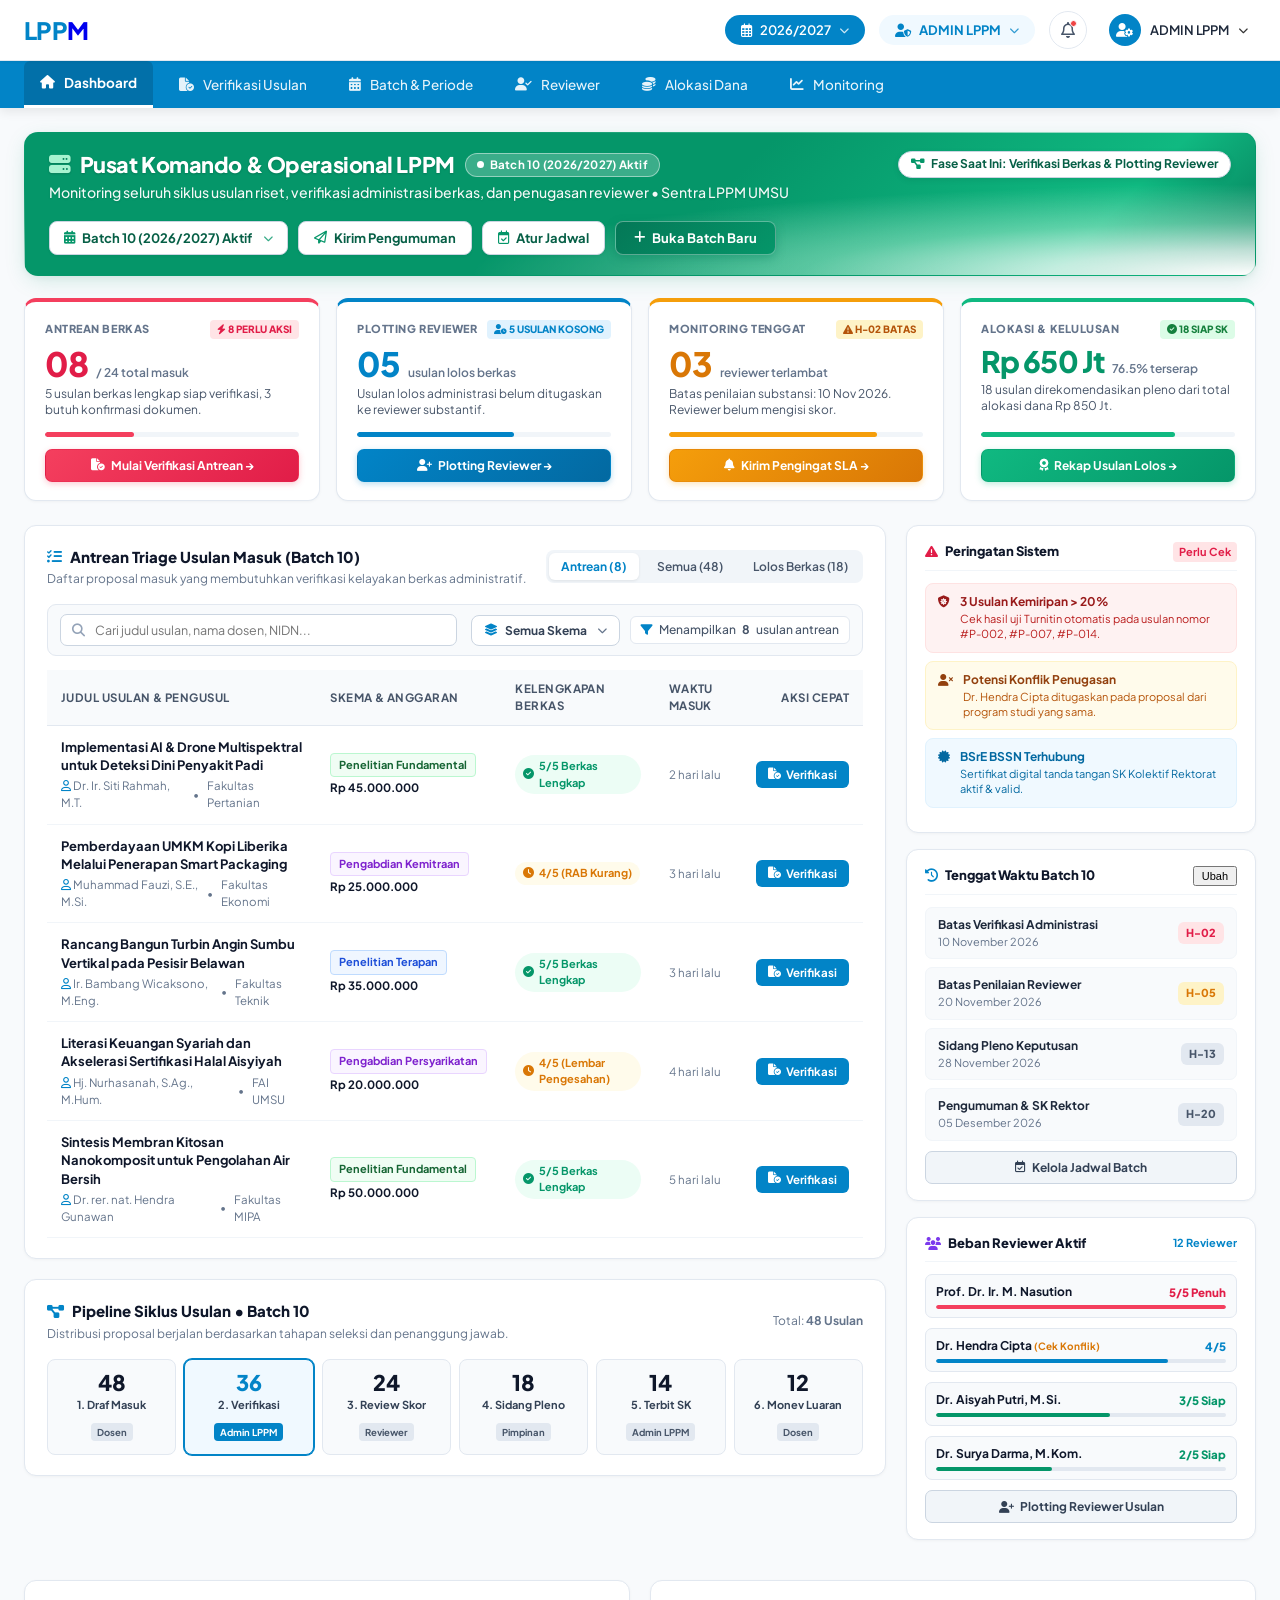
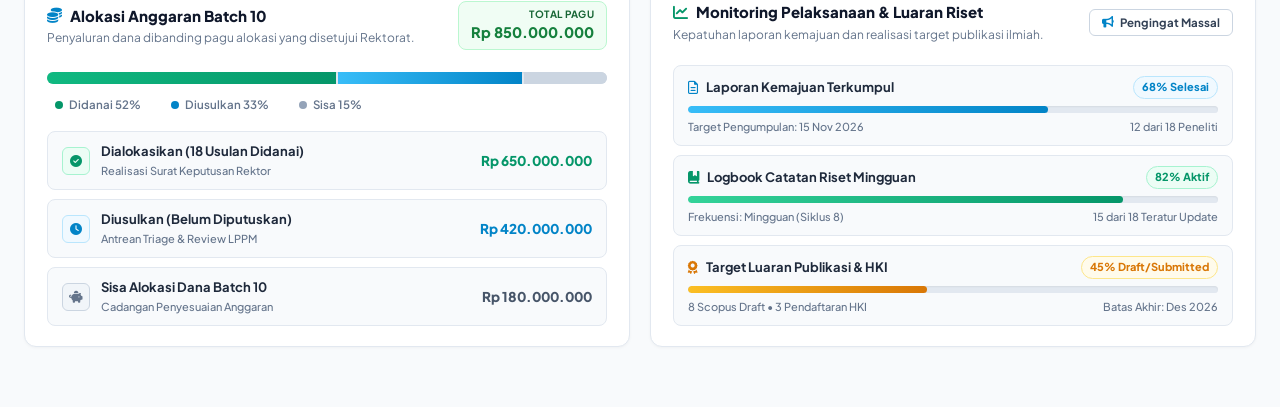
==== commit 4a6dda9f: "refactor: redesign admin workspace analytics panels and add pimpinan dashboard modules" ====
--- a/admin-lppm.html
+++ b/admin-lppm.html
@@ -16,7 +16,7 @@
 
   <!-- Base & Bespoke Admin Workspace Stylesheets -->
   <link rel="stylesheet" href="css/style.css?v=28">
-  <link rel="stylesheet" href="css/admin-lppm.css?v=23">
+  <link rel="stylesheet" href="css/admin-lppm.css?v=24">
   <link rel="icon" href="data:image/svg+xml,<svg xmlns=%22http://www.w3.org/2000/svg%22 viewBox=%220 0 100 100%22><text y=%22.9em%22 font-size=%2290%22>🏛️</text></svg>">
 </head>
 <body style="background-color: #f8fafc;">
@@ -736,7 +736,7 @@
     <!-- 4. BOTTOM ANALYTICS GRID (ALOKASI DANA & MONEV LUARAN) -->
     <section class="bottom-analytics-grid">
       <!-- Card Left: Alokasi Anggaran Batch 10 -->
-      <div class="ops-panel" id="anggaranSection" style="margin-bottom: 0;">
+      <div class="ops-panel budget-analytics-panel" id="anggaranSection" style="margin-bottom: 0;">
         <div class="ops-panel-header">
           <div class="ops-panel-title-group">
             <h3>
@@ -745,33 +745,69 @@
             </h3>
             <p>Penyaluran dana dibanding pagu alokasi yang disetujui Rektorat.</p>
           </div>
-          <span style="font-weight: 800; font-size: 15px; color: #0284c7;">Rp 850.000.000</span>
-        </div>
-
-        <div class="budget-segmented-bar" title="52% Didanai, 33% Diusulkan, 15% Sisa" style="margin-top: 10px;">
-          <div class="seg-allocated" style="width: 52%;"></div>
-          <div class="seg-proposed" style="width: 33%;"></div>
-          <div class="seg-remaining" style="width: 15%;"></div>
-        </div>
-
-        <div class="budget-stats-list" style="margin-top: 18px;">
-          <div class="budget-stat-item">
-            <span class="budget-label allocated">Dialokasikan (18 Usulan Didanai)</span>
-            <span class="budget-val">Rp 650.000.000</span>
-          </div>
-          <div class="budget-stat-item">
-            <span class="budget-label proposed">Diusulkan (Belum Diputuskan)</span>
-            <span class="budget-val">Rp 420.000.000</span>
-          </div>
-          <div class="budget-stat-item">
-            <span class="budget-label remaining">Sisa Alokasi Dana Batch 10</span>
-            <span class="budget-val">Rp 180.000.000</span>
+          <div class="pagu-header-badge">
+            <span class="pagu-badge-label">Total Pagu</span>
+            <span class="pagu-badge-val">Rp 850.000.000</span>
+          </div>
+        </div>
+
+        <div class="budget-bar-wrapper">
+          <div class="budget-segmented-bar" title="52% Didanai, 33% Diusulkan, 15% Sisa">
+            <div class="seg-allocated" style="width: 52%;" title="Dialokasikan: Rp 650.000.000 (52%)"></div>
+            <div class="seg-proposed" style="width: 33%;" title="Diusulkan: Rp 420.000.000 (33%)"></div>
+            <div class="seg-remaining" style="width: 15%;" title="Sisa Pagu: Rp 180.000.000 (15%)"></div>
+          </div>
+          <div class="budget-legend-pills">
+            <span class="legend-pill allocated"><span class="dot"></span> Didanai 52%</span>
+            <span class="legend-pill proposed"><span class="dot"></span> Diusulkan 33%</span>
+            <span class="legend-pill remaining"><span class="dot"></span> Sisa 15%</span>
+          </div>
+        </div>
+
+        <div class="budget-stats-list">
+          <div class="budget-stat-item allocated">
+            <div class="stat-item-left">
+              <div class="stat-icon-dot allocated">
+                <i class="fa-solid fa-circle-check"></i>
+              </div>
+              <div class="stat-text-group">
+                <span class="budget-label allocated">Dialokasikan (18 Usulan Didanai)</span>
+                <span class="budget-sub">Realisasi Surat Keputusan Rektor</span>
+              </div>
+            </div>
+            <span class="budget-val allocated">Rp 650.000.000</span>
+          </div>
+
+          <div class="budget-stat-item proposed">
+            <div class="stat-item-left">
+              <div class="stat-icon-dot proposed">
+                <i class="fa-solid fa-clock"></i>
+              </div>
+              <div class="stat-text-group">
+                <span class="budget-label proposed">Diusulkan (Belum Diputuskan)</span>
+                <span class="budget-sub">Antrean Triage &amp; Review LPPM</span>
+              </div>
+            </div>
+            <span class="budget-val proposed">Rp 420.000.000</span>
+          </div>
+
+          <div class="budget-stat-item remaining">
+            <div class="stat-item-left">
+              <div class="stat-icon-dot remaining">
+                <i class="fa-solid fa-piggy-bank"></i>
+              </div>
+              <div class="stat-text-group">
+                <span class="budget-label remaining">Sisa Alokasi Dana Batch 10</span>
+                <span class="budget-sub">Cadangan Penyesuaian Anggaran</span>
+              </div>
+            </div>
+            <span class="budget-val remaining">Rp 180.000.000</span>
           </div>
         </div>
       </div>
 
       <!-- Card Right: Monev & Luaran Penelitian -->
-      <div class="ops-panel" id="pelaksanaanSection" style="margin-bottom: 0;">
+      <div class="ops-panel monev-analytics-panel" id="pelaksanaanSection" style="margin-bottom: 0;">
         <div class="ops-panel-header">
           <div class="ops-panel-title-group">
             <h3>
@@ -780,34 +816,62 @@
             </h3>
             <p>Kepatuhan laporan kemajuan dan realisasi target publikasi ilmiah.</p>
           </div>
-          <button type="button" class="btn-control-pill outline" style="padding: 4px 10px; font-size: 11px;" onclick="showToast('Blast notifikasi pengingat massal telah dikirim!', 'success')">
-            <i class="fa-solid fa-bullhorn"></i> Pengingat Massal
+          <button type="button" class="btn-control-pill outline btn-reminder-pulse" onclick="showToast('Blast notifikasi pengingat massal telah dikirim ke seluruh peneliti!', 'success')">
+            <i class="fa-solid fa-bullhorn" style="color: #0284c7;"></i>
+            <span>Pengingat Massal</span>
           </button>
         </div>
 
-        <div class="output-progress-list" style="margin-top: 10px;">
+        <div class="output-progress-list">
           <div class="output-progress-item">
             <div class="output-meta-row">
-              <span class="output-title">Laporan Kemajuan Terkumpul</span>
-              <span class="output-percent">68%</span>
-            </div>
-            <div class="output-bar-track"><div class="output-bar-fill" style="width: 68%;"></div></div>
+              <div class="output-title-wrap">
+                <i class="fa-regular fa-file-lines" style="color: #0284c7;"></i>
+                <span class="output-title">Laporan Kemajuan Terkumpul</span>
+              </div>
+              <span class="output-percent-badge blue">68% Selesai</span>
+            </div>
+            <div class="output-bar-track">
+              <div class="output-bar-fill blue" style="width: 68%;"></div>
+            </div>
+            <div class="output-footer-meta">
+              <span>Target Pengumpulan: 15 Nov 2026</span>
+              <span>12 dari 18 Peneliti</span>
+            </div>
           </div>
 
           <div class="output-progress-item">
             <div class="output-meta-row">
-              <span class="output-title">Logbook Catatan Riset Mingguan</span>
-              <span class="output-percent">82%</span>
-            </div>
-            <div class="output-bar-track"><div class="output-bar-fill" style="width: 82%;"></div></div>
+              <div class="output-title-wrap">
+                <i class="fa-solid fa-book-bookmark" style="color: #059669;"></i>
+                <span class="output-title">Logbook Catatan Riset Mingguan</span>
+              </div>
+              <span class="output-percent-badge emerald">82% Aktif</span>
+            </div>
+            <div class="output-bar-track">
+              <div class="output-bar-fill emerald" style="width: 82%;"></div>
+            </div>
+            <div class="output-footer-meta">
+              <span>Frekuensi: Mingguan (Siklus 8)</span>
+              <span>15 dari 18 Teratur Update</span>
+            </div>
           </div>
 
           <div class="output-progress-item">
             <div class="output-meta-row">
-              <span class="output-title">Target Luaran Publikasi &amp; HKI</span>
-              <span class="output-percent">45%</span>
-            </div>
-            <div class="output-bar-track"><div class="output-bar-fill" style="width: 45%;"></div></div>
+              <div class="output-title-wrap">
+                <i class="fa-solid fa-award" style="color: #d97706;"></i>
+                <span class="output-title">Target Luaran Publikasi &amp; HKI</span>
+              </div>
+              <span class="output-percent-badge amber">45% Draft/Submitted</span>
+            </div>
+            <div class="output-bar-track">
+              <div class="output-bar-fill amber" style="width: 45%;"></div>
+            </div>
+            <div class="output-footer-meta">
+              <span>8 Scopus Draft &bull; 3 Pendaftaran HKI</span>
+              <span>Batas Akhir: Des 2026</span>
+            </div>
           </div>
         </div>
       </div>
--- a/css/admin-lppm.css
+++ b/css/admin-lppm.css
@@ -1001,11 +1001,322 @@
   color: #0f172a;
 }
 
-/* 4. Bottom Analytics Grid */
+/* ==========================================================================
+   4. BOTTOM ANALYTICS GRID (ALOKASI ANGGARAN & MONITORING LUARAN)
+   ========================================================================== */
 .bottom-analytics-grid {
   display: grid;
   grid-template-columns: 1fr 1fr;
   gap: 20px;
+}
+
+.budget-analytics-panel,
+.monev-analytics-panel {
+  display: flex;
+  flex-direction: column;
+  justify-content: space-between;
+}
+
+/* Pagu Header Badge */
+.pagu-header-badge {
+  display: inline-flex;
+  flex-direction: column;
+  align-items: flex-end;
+  background: #f0fdf4;
+  border: 1px solid #bbf7d0;
+  padding: 5px 12px;
+  border-radius: 8px;
+}
+
+.pagu-badge-label {
+  font-size: 10px;
+  font-weight: 700;
+  color: #166534;
+  text-transform: uppercase;
+  letter-spacing: 0.5px;
+}
+
+.pagu-badge-val {
+  font-size: 14.5px;
+  font-weight: 800;
+  color: #15803d;
+  font-family: inherit;
+}
+
+/* Segmented Progress Bar */
+.budget-bar-wrapper {
+  margin-top: 6px;
+  margin-bottom: 14px;
+}
+
+.budget-segmented-bar {
+  display: flex;
+  width: 100%;
+  height: 12px;
+  background: #e2e8f0;
+  border-radius: 999px;
+  overflow: hidden;
+  box-shadow: inset 0 1px 2px rgba(0, 0, 0, 0.08);
+  gap: 2px;
+}
+
+.seg-allocated {
+  background: linear-gradient(90deg, #10b981, #059669);
+  height: 100%;
+  transition: width 0.3s ease;
+}
+
+.seg-proposed {
+  background: linear-gradient(90deg, #38bdf8, #0284c7);
+  height: 100%;
+  transition: width 0.3s ease;
+}
+
+.seg-remaining {
+  background: #cbd5e1;
+  height: 100%;
+  transition: width 0.3s ease;
+}
+
+/* Legend Pills under Segmented Bar */
+.budget-legend-pills {
+  display: flex;
+  align-items: center;
+  gap: 14px;
+  margin-top: 8px;
+  flex-wrap: wrap;
+}
+
+.legend-pill {
+  display: inline-flex;
+  align-items: center;
+  gap: 6px;
+  font-size: 11.5px;
+  font-weight: 600;
+  color: #64748b;
+}
+
+.legend-pill .dot {
+  width: 8px;
+  height: 8px;
+  border-radius: 50%;
+  display: inline-block;
+}
+
+.legend-pill.allocated .dot { background: #059669; }
+.legend-pill.proposed .dot { background: #0284c7; }
+.legend-pill.remaining .dot { background: #94a3b8; }
+
+/* Budget Stats List */
+.budget-stats-list {
+  display: flex;
+  flex-direction: column;
+  gap: 9px;
+}
+
+.budget-stat-item {
+  display: flex;
+  align-items: center;
+  justify-content: space-between;
+  padding: 10px 14px;
+  background: #f8fafc;
+  border: 1px solid #e2e8f0;
+  border-radius: 8px;
+  transition: all 0.15s ease;
+}
+
+.budget-stat-item:hover {
+  background: #ffffff;
+  border-color: #cbd5e1;
+  box-shadow: 0 2px 6px rgba(15, 23, 42, 0.05);
+  transform: translateY(-1px);
+}
+
+.stat-item-left {
+  display: flex;
+  align-items: center;
+  gap: 11px;
+}
+
+.stat-icon-dot {
+  width: 28px;
+  height: 28px;
+  border-radius: 6px;
+  display: flex;
+  align-items: center;
+  justify-content: center;
+  font-size: 12px;
+  flex-shrink: 0;
+}
+
+.stat-icon-dot.allocated {
+  background: #ecfdf5;
+  color: #059669;
+  border: 1px solid #a7f3d0;
+}
+
+.stat-icon-dot.proposed {
+  background: #f0f9ff;
+  color: #0284c7;
+  border: 1px solid #bae6fd;
+}
+
+.stat-icon-dot.remaining {
+  background: #f1f5f9;
+  color: #64748b;
+  border: 1px solid #cbd5e1;
+}
+
+.stat-text-group {
+  display: flex;
+  flex-direction: column;
+  gap: 1px;
+}
+
+.budget-label {
+  font-size: 13px;
+  font-weight: 700;
+  color: #1e293b;
+}
+
+.budget-sub {
+  font-size: 11px;
+  color: #64748b;
+  font-weight: 500;
+}
+
+.budget-val {
+  font-size: 13.5px;
+  font-weight: 800;
+  white-space: nowrap;
+}
+
+.budget-val.allocated { color: #059669; }
+.budget-val.proposed { color: #0284c7; }
+.budget-val.remaining { color: #475569; }
+
+/* Monev Output Progress List */
+.btn-reminder-pulse {
+  padding: 5px 12px !important;
+  font-size: 11.5px !important;
+  display: inline-flex;
+  align-items: center;
+  gap: 6px;
+  border-radius: 6px;
+  transition: all 0.15s ease;
+}
+
+.btn-reminder-pulse:hover {
+  background: #f0f9ff;
+  border-color: #0284c7;
+  color: #0284c7;
+}
+
+.output-progress-list {
+  display: flex;
+  flex-direction: column;
+  gap: 9px;
+}
+
+.output-progress-item {
+  background: #f8fafc;
+  border: 1px solid #e2e8f0;
+  border-radius: 8px;
+  padding: 10px 14px;
+  transition: all 0.15s ease;
+}
+
+.output-progress-item:hover {
+  background: #ffffff;
+  border-color: #cbd5e1;
+  box-shadow: 0 2px 6px rgba(15, 23, 42, 0.05);
+}
+
+.output-meta-row {
+  display: flex;
+  align-items: center;
+  justify-content: space-between;
+  margin-bottom: 7px;
+}
+
+.output-title-wrap {
+  display: inline-flex;
+  align-items: center;
+  gap: 8px;
+}
+
+.output-title-wrap i {
+  font-size: 13px;
+}
+
+.output-title {
+  font-size: 13px;
+  font-weight: 700;
+  color: #1e293b;
+}
+
+.output-percent-badge {
+  font-size: 11px;
+  font-weight: 750;
+  padding: 2px 8px;
+  border-radius: 999px;
+  display: inline-flex;
+  align-items: center;
+}
+
+.output-percent-badge.blue {
+  background: #f0f9ff;
+  color: #0284c7;
+  border: 1px solid #bae6fd;
+}
+
+.output-percent-badge.emerald {
+  background: #ecfdf5;
+  color: #059669;
+  border: 1px solid #a7f3d0;
+}
+
+.output-percent-badge.amber {
+  background: #fffbeb;
+  color: #d97706;
+  border: 1px solid #fde68a;
+}
+
+.output-bar-track {
+  width: 100%;
+  height: 7px;
+  background: #e2e8f0;
+  border-radius: 999px;
+  overflow: hidden;
+  box-shadow: inset 0 1px 2px rgba(0, 0, 0, 0.06);
+}
+
+.output-bar-fill {
+  height: 100%;
+  border-radius: 999px;
+  transition: width 0.4s cubic-bezier(0.4, 0, 0.2, 1);
+}
+
+.output-bar-fill.blue {
+  background: linear-gradient(90deg, #38bdf8, #0284c7);
+}
+
+.output-bar-fill.emerald {
+  background: linear-gradient(90deg, #34d399, #059669);
+}
+
+.output-bar-fill.amber {
+  background: linear-gradient(90deg, #fbbf24, #d97706);
+}
+
+.output-footer-meta {
+  display: flex;
+  align-items: center;
+  justify-content: space-between;
+  margin-top: 6px;
+  font-size: 11px;
+  color: #64748b;
+  font-weight: 500;
 }
 
 @media (max-width: 1080px) {
